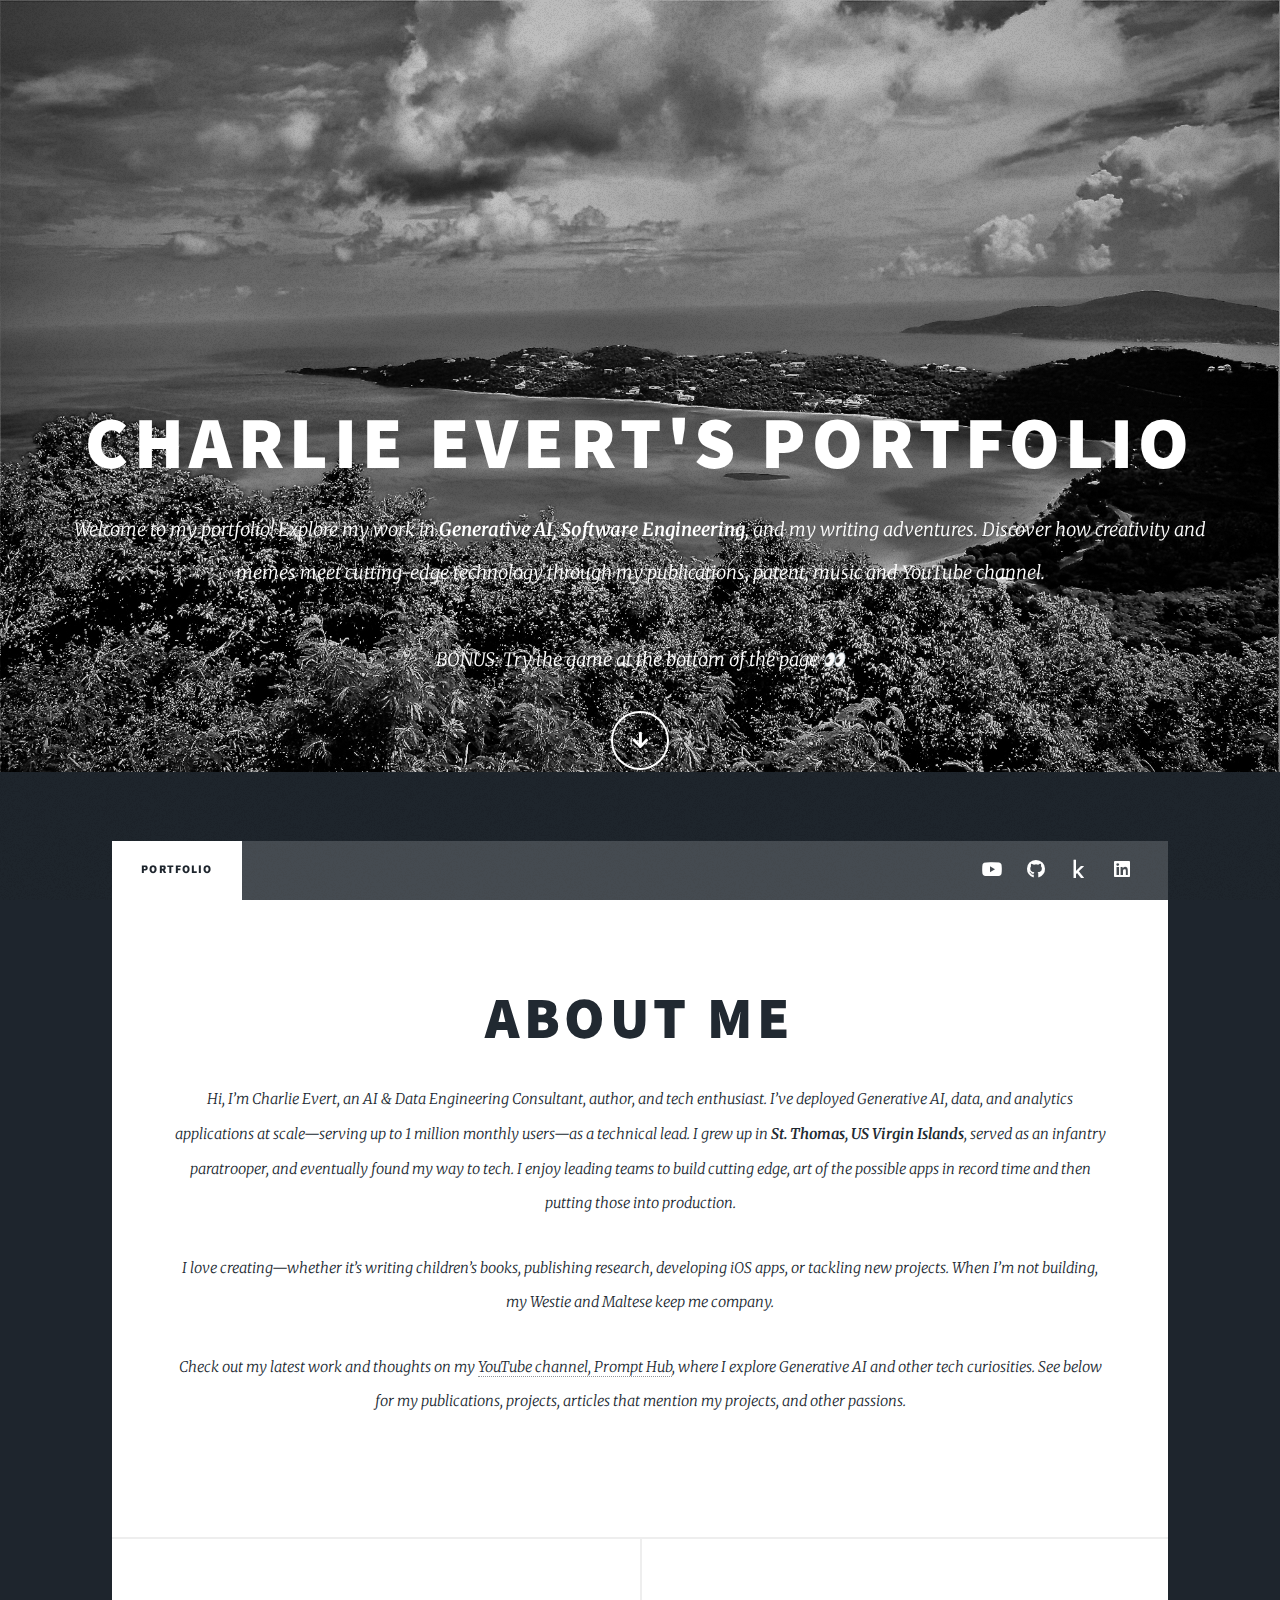
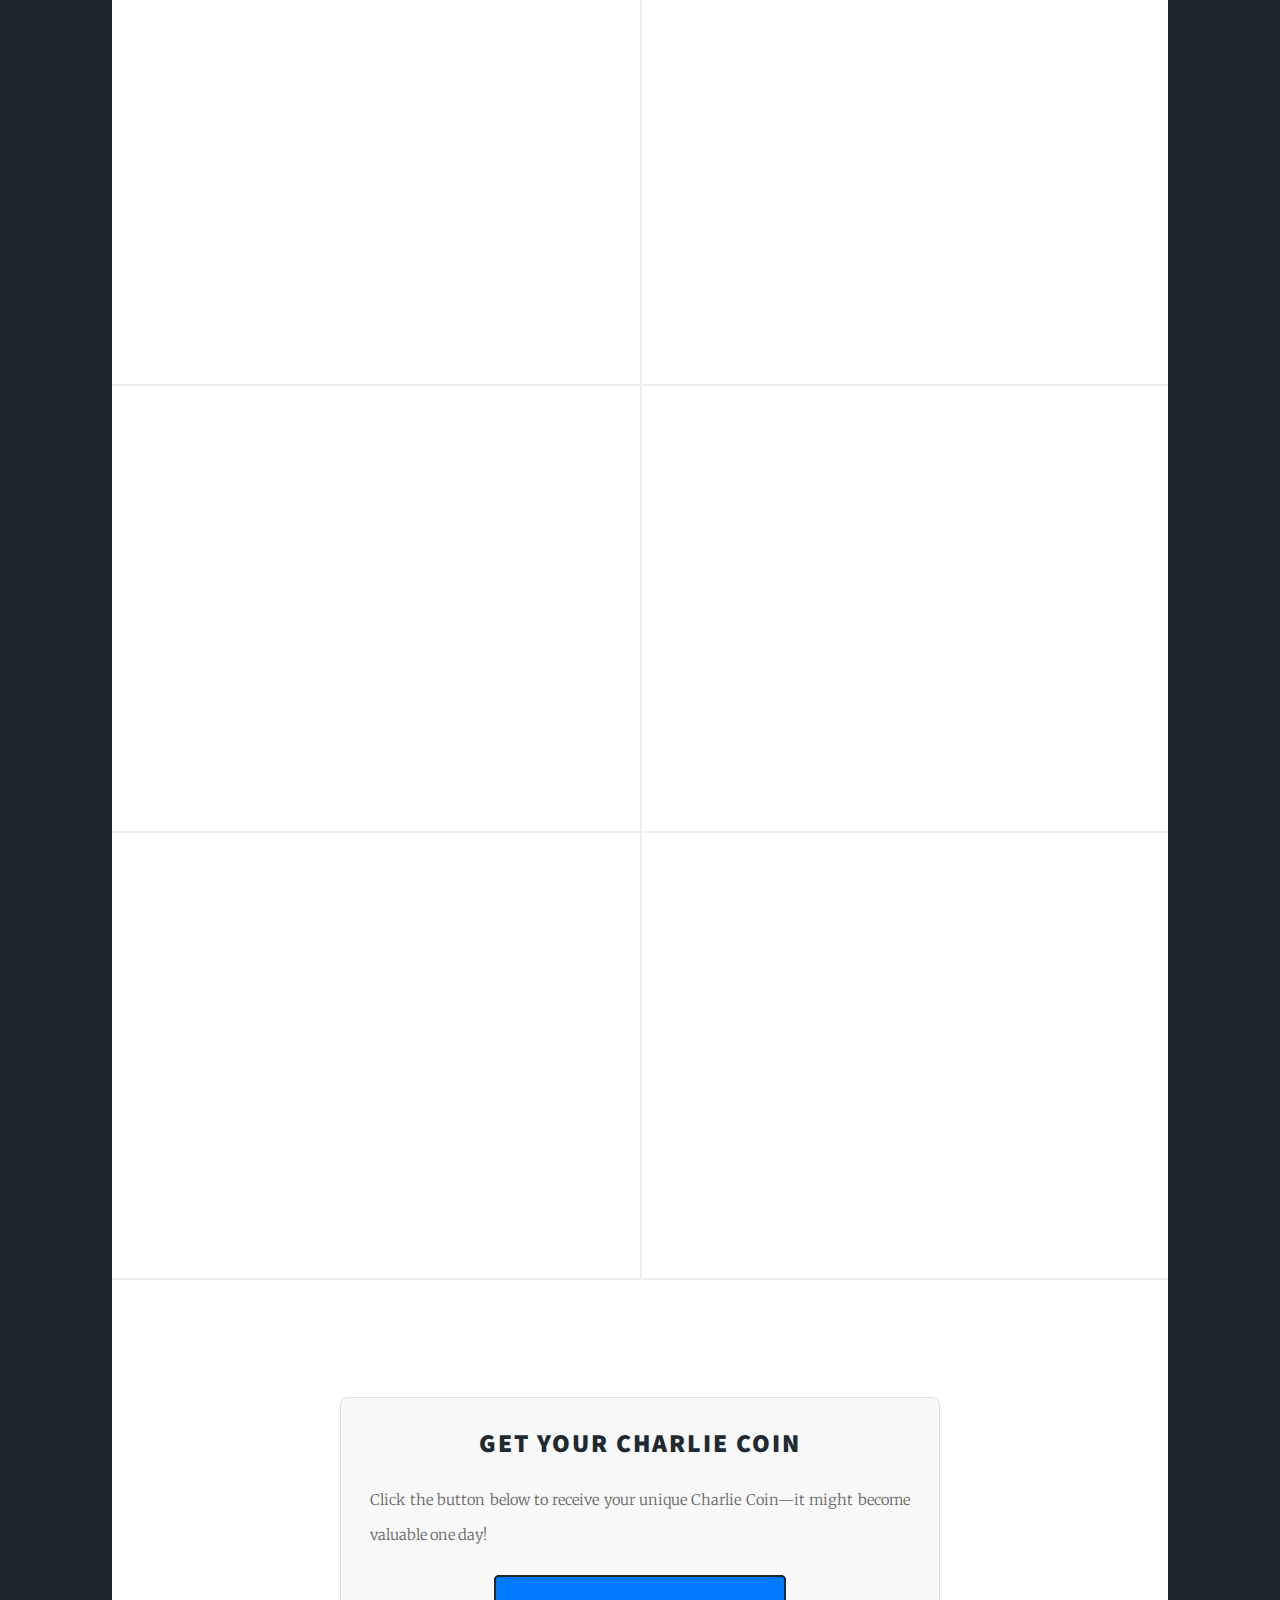
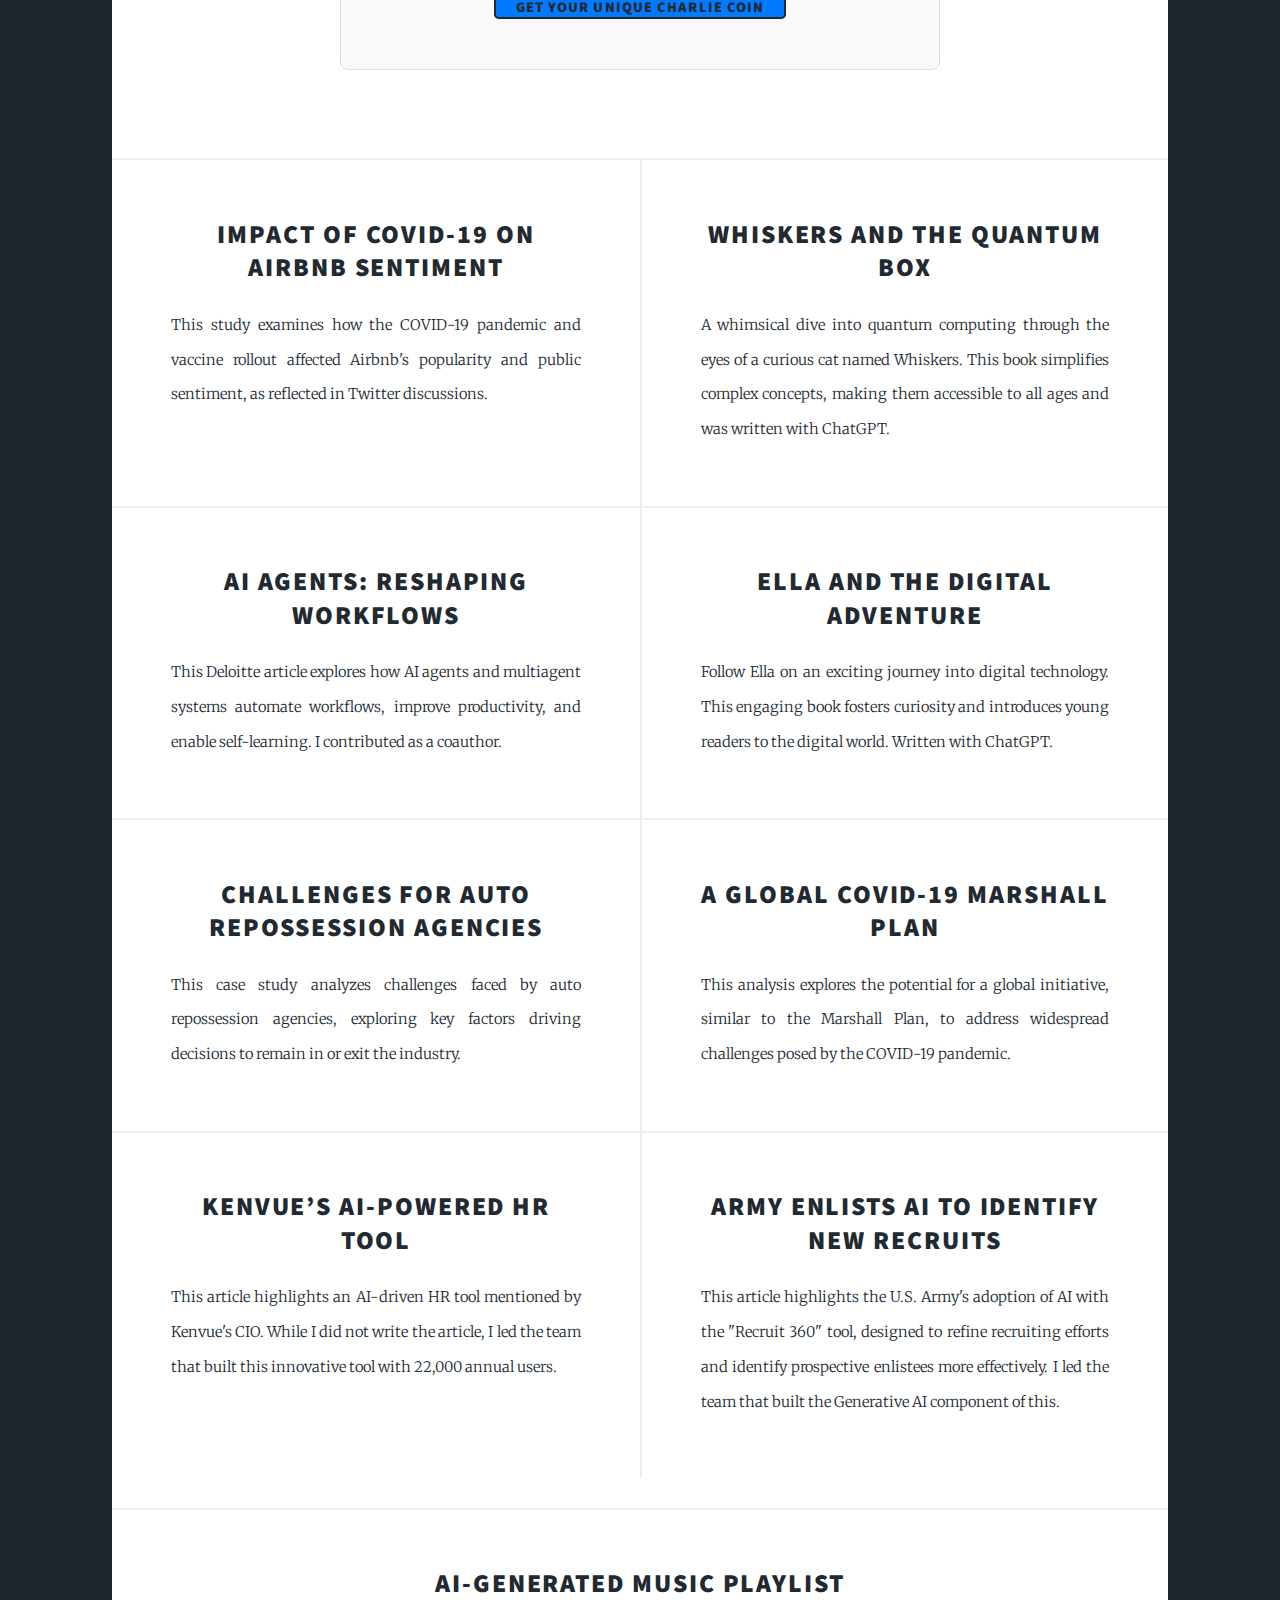
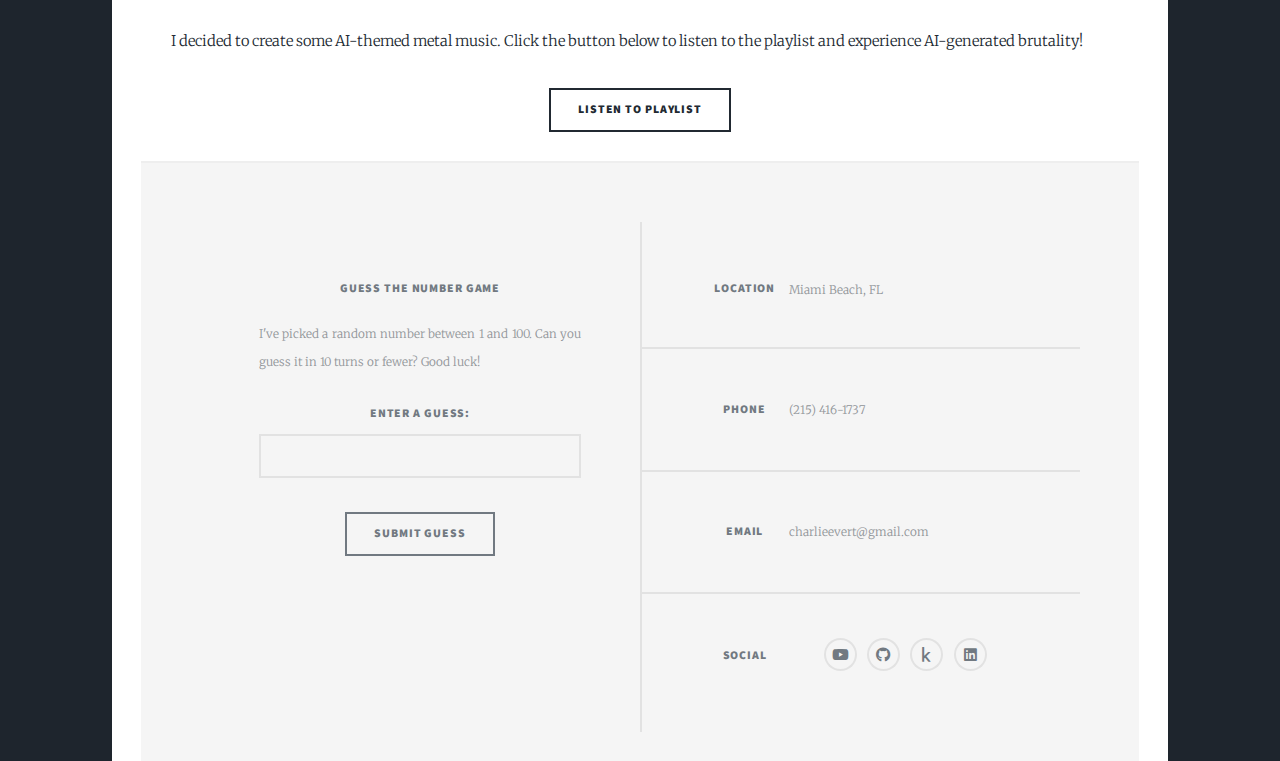
==== index.html @ 5f6d3546 "Update index.html" ====
<!DOCTYPE HTML>

<html>
	<head>
		<title>Charlie Evert's Portfolio</title>
		<meta charset="utf-8" />
		<meta name="viewport" content="width=device-width, initial-scale=1, user-scalable=no" />
		<link rel="stylesheet" href="assets/css/main.css" />
		<noscript><link rel="stylesheet" href="assets/css/noscript.css" /></noscript>
		<link rel="stylesheet" href="https://cdnjs.cloudflare.com/ajax/libs/font-awesome/5.15.1/css/all.min.css">

		<!-- Global site tag (gtag.js) - Google Analytics -->
		<script async src="https://www.googletagmanager.com/gtag/js?id=G-ZRR3DZ2JKE"></script>
		<script>
		window.dataLayer = window.dataLayer || [];
		function gtag(){dataLayer.push(arguments);}
		gtag('js', new Date());
		gtag('config', 'G-ZRR3DZ2JKE');
		</script>
	</head>

	<body class="is-preload">

		<!-- Wrapper -->
		<div id="wrapper" class="fade-in">

			<!-- Intro -->
			<div id="intro">
				<h1>Charlie Evert's Portfolio</h1>
				<p>Welcome to my portfolio! Explore my work in <strong>Generative AI</strong>, <strong>Software Engineering</strong>, and my writing adventures. Discover how creativity and memes meet cutting-edge technology through my publications, patent, music and YouTube channel.<br><br> BONUS: Try the game at the bottom of the page 👀 </p>
				<ul class="actions">
					<li><a href="#header" class="button icon solid solo fa-arrow-down scrolly">Continue</a></li>
				</ul>
			</div>

			<!-- Header -->
			<header id="header">
				<a href="https://www.linkedin.com/in/ralphcharlesevertiv/details/featured/" class="logo">Resumé</a>
			</header>

			<!-- Nav -->
			<nav id="nav">
				<ul class="links">
					<li class="active"><a href="index.html">Portfolio</a></li>
				</ul>
				<ul class="icons">
					<li><a href="https://www.youtube.com/@PromptHubOfficial" class="icon brands fa-youtube"><span class="label">YouTube</span></a></li>
					<li><a href="https://github.com/CharlieEvert" class="icon brands fa-github"><span class="label">GitHub</span></a></li>
					<li><a href="https://www.kaggle.com/charlieevert" class="icon brands fa-kaggle"><span class="label">Kaggle</span></a></li>
					<li><a href="https://www.linkedin.com/in/ralphcharlesevertiv/" class="icon brands fa-linkedin"><span class="label">LinkedIn</span></a></li>
				</ul>
			</nav>

			<!-- Main -->
			<div id="main">
			
			    <!-- Featured Post -->
				<article class="post featured">
				    <header class="major">
				        <h2><a href="https://www.linkedin.com/in/ralphcharlesevertiv/" target="_blank">About Me</a></h2>
				        <p>
				            Hi, I’m Charlie Evert, an AI & Data Engineering Consultant, author, and tech enthusiast. 
				            I’ve deployed Generative AI, data, and analytics applications at scale—serving up to 1 million monthly users—as a technical lead.
				            I grew up in <strong>St. Thomas, US Virgin Islands</strong>, served as an infantry paratrooper, and eventually found my way to tech.
					    I enjoy leading teams to build cutting edge, art of the possible apps in record time and then putting those into production.
				        </p>
				        <p>
				            I love creating—whether it’s writing children’s books, publishing research, developing iOS apps, or tackling new projects. 
				            When I’m not building, my Westie and Maltese keep me company.
				        </p>
				        <p>
				            Check out my latest work and thoughts on my <a href="https://www.youtube.com/@PromptHubOfficial" target="_blank">YouTube channel, Prompt Hub</a>, 
				            where I explore Generative AI and other tech curiosities. See below for my publications, projects, articles that mention my projects, and other passions.
				        </p>
				    </header>
				</article>

				<!-- Videos -->
				<section class="posts">
				    <article>
				        <iframe width="560" height="315" src="https://www.youtube.com/embed/htwO9ooegNU" frameborder="0" allowfullscreen></iframe>
				    </article>
				    <article>
				        <iframe width="560" height="315" src="https://www.youtube.com/embed/29PYXId7I04" frameborder="0" allowfullscreen></iframe>
				    </article>
				    <article>
				        <iframe width="560" height="315" src="https://www.youtube.com/embed/8mgObntOWb4" frameborder="0" allowfullscreen></iframe>
				    </article>
				    <article>
				        <iframe width="560" height="315" src="https://www.youtube.com/embed/g1-XGhahUXk" frameborder="0" allowfullscreen></iframe>
				    </article>
				    <article>
				        <iframe width="560" height="315" src="https://www.youtube.com/embed/GNATGT6H1r4" frameborder="0" allowfullscreen></iframe>
				    </article>
				    <article>
				        <iframe width="560" height="315" src="https://www.youtube.com/embed/h2U4jlMqRCc" frameborder="0" allowfullscreen></iframe>
				    </article>
				</section>
				
			    <!-- Blockchain Feature -->
				<article class="post featured">
				    <section id="blockchain-section" style="margin-top: 2rem;">
				        <h2>Get Your Charlie Coin</h2>
				        <p>Click the button below to receive your unique Charlie Coin—it might become valuable one day!</p>
				        <button id="charlieCoinButton" class="button">Get Your Unique Charlie Coin</button>
				        <div id="coinResponse" style="margin-top: 1rem; font-weight: bold;"></div>
				    </section>
				</article>
			
			    <!-- Posts -->
				<section class="posts">
				    <article>
				        <header>
				            <h2><a href="https://www.researchgate.net/publication/377032400_Exploring_the_impact_of_COVID-19_Pandemic_and_Vaccine_Dissemination_on_Airbnb's_Popularity_and_Sentiment_on_Twitter">Impact of COVID-19 on Airbnb Sentiment</a></h2>
				        </header>
				        <p>
				            This study examines how the COVID-19 pandemic and vaccine rollout affected Airbnb's popularity and public sentiment, as reflected in Twitter discussions.
				        </p>
				    </article>
				
				    <article>
				        <header>
				            <h2><a href="https://www.amazon.com/Whiskers-Quantum-Box-Computing-Ages-ebook/dp/B0DPD98B66" target="_blank">Whiskers and the Quantum Box</a></h2>
				        </header>
				        <p>
				            A whimsical dive into quantum computing through the eyes of a curious cat named Whiskers. This book simplifies complex concepts, making them accessible to all ages and was written with ChatGPT.
				        </p>
				    </article>
				
				    <article>
				        <header>
				            <h2><a href="https://www2.deloitte.com/us/en/pages/consulting/articles/generative-ai-agents-multiagent-systems.html" target="_blank">AI Agents: Reshaping Workflows</a></h2>
				        </header>
				        <p>
				            This Deloitte article explores how AI agents and multiagent systems automate workflows, improve productivity, and enable self-learning. I contributed as a coauthor.
				        </p>
				    </article>
				
				    <article>
				        <header>
				            <h2><a href="https://www.amazon.com/Ella-Digital-Adventure-Charlie-Evert-ebook/dp/B0CXYDNK29" target="_blank">Ella and the Digital Adventure</a></h2>
				        </header>
				        <p>
				            Follow Ella on an exciting journey into digital technology. This engaging book fosters curiosity and introduces young readers to the digital world. Written with ChatGPT.
				        </p>
				    </article>
				
				    <article>
				        <header>
				            <h2><a href="https://sk.sagepub.com/cases/auto-repossession-agencies-they-leaving-the-industry-remain-business">Challenges for Auto Repossession Agencies</a></h2>
				        </header>
				        <p>
				            This case study analyzes challenges faced by auto repossession agencies, exploring key factors driving decisions to remain in or exit the industry.
				        </p>
				    </article>
				
				    <article>
				        <header>
				            <h2><a href="https://sk.sagepub.com/cases/is-there-a-case-for-a-global-covid-19-marshall-plan">A Global COVID-19 Marshall Plan</a></h2>
				        </header>
				        <p>
				            This analysis explores the potential for a global initiative, similar to the Marshall Plan, to address widespread challenges posed by the COVID-19 pandemic.
				        </p>
				    </article>
				
				    <article>
				        <header>
				            <h2><a href="https://medium.com/authority-magazine/bernardo-tavares-of-kenvue-how-we-leveraged-ai-to-take-our-company-to-the-next-level-1a697c06b082">Kenvue’s AI-Powered HR Tool</a></h2>
				        </header>
				        <p>
				            This article highlights an AI-driven HR tool mentioned by Kenvue's CIO. While I did not write the article, I led the team that built this innovative tool with 22,000 annual users.
				        </p>
				    </article>
				    <article>
				        <header>
					    <h2><a href="https://www.armytimes.com/news/your-army/2024/09/25/army-enlists-ai-to-identify-prospective-new-recruits/" target="_blank">Army Enlists AI to Identify New Recruits</a></h2>
				        </header>
				        <p>
					This article highlights the U.S. Army's adoption of AI with the "Recruit 360" tool, designed to refine recruiting efforts and identify prospective enlistees more effectively. I led the team that built the Generative AI component of this.
				        </p>
				    </article>
				</section>

				<!-- AI-Generated Music Playlist -->
				<section id="ai-music" style="margin-top: 2rem; text-align: center;">
				    <h2>AI-Generated Music Playlist</h2>
				    <p>I decided to create some AI-themed metal music. Click the button below to listen to the playlist and experience AI-generated brutality!</p>
				    <a href="https://suno.com/playlist/b91f796f-6d3c-41d7-b753-0f2ca9b4abae" target="_blank" class="button">Listen to Playlist</a>
				</section>

			<!-- Footer -->
			<footer id="footer">
				<section>
					<h3>Guess the Number Game</h3>
					<p>I've picked a random number between 1 and 100. Can you guess it in 10 turns or fewer? Good luck!</p>
					<div class="form">
						<label for="guessField">Enter a guess: </label>
						<input type="text" id="guessField" class="guessField"> <br>
						<input type="submit" value="Submit guess" class="guessSubmit">
					</div>
					<div class="resultParas">
						<p class="guesses"></p>
						<p class="lastResult"></p>
						<p class="lowOrHi"></p>
					</div>
				</section>

				<section class="split contact">
					<section class="alt">
						<h3>Location</h3>
						<p>Miami Beach, FL</p>
					</section>
					<section>
						<h3>Phone</h3>
						<p>(215) 416-1737</p>
					</section>
					<section>
						<h3>Email</h3>
						<p>charlieevert@gmail.com</p>
					</section>
					<section>
						<h3>Social</h3>
						<ul class="icons alt">
							<li><a href="https://www.youtube.com/@PromptHubOfficial" class="icon brands fa-youtube"><span class="label">YouTube</span></a></li>
							<li><a href="https://github.com/CharlieEvert" class="icon brands fa-github"><span class="label">GitHub</span></a></li>
							<li><a href="https://www.kaggle.com/charlieevert" class="icon brands fa-kaggle"><span class="label">Kaggle</span></a></li>
							<li><a href="https://www.linkedin.com/in/ralphcharlesevertiv/" class="icon brands fa-linkedin"><span class="label">LinkedIn</span></a></li>
						</ul>
					</section>
				</section>
			</footer>
		</div>

		<!-- Scripts -->
		<script src="assets/js/jquery.min.js"></script>
		<script src="assets/js/jquery.scrollex.min.js"></script>
		<script src="assets/js/jquery.scrolly.min.js"></script>
		<script src="assets/js/browser.min.js"></script>
		<script src="assets/js/breakpoints.min.js"></script>
		<script src="assets/js/util.js"></script>
		<script src="assets/js/main.js"></script>
		<script>
		    document.getElementById('charlieCoinButton').addEventListener('click', function() {
		        // Simulate generating a unique Charlie Coin
		        const coinId = 'CHARLIE-' + Array.from({ length: 20 }, () => Math.floor(Math.random() * 36).toString(36)).join('').toUpperCase();
		        const responseElement = document.getElementById('coinResponse');
		        
		        // Display the generated coin
		        responseElement.textContent = `🎉 Congratulations! You've received your unique Charlie Coin: ${coinId}`;
		        
		        // Optionally log to a server or blockchain system here
		        // Example: Call an API to save this transaction on a blockchain
		    });
		</script>
		<script>
		    let randomNumber = Math.floor(Math.random() * 100) + 1;
		    const guesses = document.querySelector('.guesses');
		    const lastResult = document.querySelector('.lastResult');
		    const lowOrHi = document.querySelector('.lowOrHi');
		    const guessSubmit = document.querySelector('.guessSubmit');
		    const guessField = document.querySelector('.guessField');
		    let guessCount = 1;
		    let resetButton;
		
		    function checkGuess() {
		        const userGuess = Number(guessField.value);
		        if (isNaN(userGuess) || userGuess < 1 || userGuess > 100) {
		            lastResult.textContent = 'Please enter a number between 1 and 100!';
		            lastResult.style.backgroundColor = 'orange';
		            guessField.value = '';
		            guessField.focus();
		            return;
		        }
		
		        if (guessCount === 1) {
		            guesses.textContent = 'Previous guesses: ';
		        }
		        guesses.textContent += `${userGuess} `;
		
		        if (userGuess === randomNumber) {
		            lastResult.textContent = '🎉 Congratulations! You guessed the number! Email me at charlieevert@gmail.com with a job offer to claim your prize. 🎉';
		            lastResult.style.backgroundColor = 'lightgreen';
		            lowOrHi.textContent = '';
		            setGameOver();
		        } else if (guessCount === 10) {
		            lastResult.textContent = '💀 Game Over! You used all 10 guesses.';
		            setGameOver();
		        } else {
		            lastResult.textContent = '❌ Wrong guess!';
		            lastResult.style.backgroundColor = 'pink';
		            if (userGuess < randomNumber) {
		                lowOrHi.textContent = 'Your guess was too low!';
		            } else {
		                lowOrHi.textContent = 'Your guess was too high!';
		            }
		        }
		
		        guessCount++;
		        guessField.value = '';
		        guessField.focus();
		    }
		
		    function setGameOver() {
		        guessField.disabled = true;
		        guessSubmit.disabled = true;
		        resetButton = document.createElement('button');
		        resetButton.textContent = 'Start New Game';
		        document.body.appendChild(resetButton);
		        resetButton.addEventListener('click', resetGame);
		    }
		
		    function resetGame() {
		        guessCount = 1;
		        const resetParas = document.querySelectorAll('.resultParas p');
		        resetParas.forEach(para => (para.textContent = ''));
		
		        resetButton.parentNode.removeChild(resetButton);
		
		        guessField.disabled = false;
		        guessSubmit.disabled = false;
		        guessField.value = '';
		        guessField.focus();
		
		        lastResult.style.backgroundColor = 'white';
		        randomNumber = Math.floor(Math.random() * 100) + 1;
		    }
		
		    guessSubmit.addEventListener('click', checkGuess);
		</script>
	</body>
</html>
---- assets/css/main.css ----
@import url(fontawesome-all.min.css);
@import url("https://fonts.googleapis.com/css?family=Merriweather:300,700,300italic,700italic|Source+Sans+Pro:900");

/*
	Massively by HTML5 UP
	html5up.net | @ajlkn
	Free for personal and commercial use under the CCA 3.0 license (html5up.net/license)
*/

html, body, div, span, applet, object,
iframe, h1, h2, h3, h4, h5, h6, p, blockquote,
pre, a, abbr, acronym, address, big, cite,
code, del, dfn, em, img, ins, kbd, q, s, samp,
small, strike, strong, sub, sup, tt, var, b,
u, i, center, dl, dt, dd, ol, ul, li, fieldset,
form, label, legend, table, caption, tbody,
tfoot, thead, tr, th, td, article, aside,
canvas, details, embed, figure, figcaption,
footer, header, hgroup, menu, nav, output, ruby,
section, summary, time, mark, audio, video {
	margin: 0;
	padding: 0;
	border: 0;
	font-size: 100%;
	font: inherit;
	vertical-align: baseline;}

article, aside, details, figcaption, figure,
footer, header, hgroup, menu, nav, section {
	display: block;}

body {
	line-height: 1;
}

ol, ul {
	list-style: none;
}

blockquote, q {
	quotes: none;
}

	blockquote:before, blockquote:after, q:before, q:after {
		content: '';
		content: none;
	}

table {
	border-collapse: collapse;
	border-spacing: 0;
}

body {
	-webkit-text-size-adjust: none;
}

mark {
	background-color: transparent;
	color: inherit;
}

input::-moz-focus-inner {
	border: 0;
	padding: 0;
}

input, select, textarea {
	-moz-appearance: none;
	-webkit-appearance: none;
	-ms-appearance: none;
	appearance: none;
}

/* Basic */

	@-ms-viewport {
		width: device-width;
	}

	body {
		-ms-overflow-style: scrollbar;
	}

	@media screen and (max-width: 480px) {

		html, body {
			min-width: 320px;
		}

	}

	html {
		box-sizing: border-box;
	}

	*, *:before, *:after {
		box-sizing: inherit;
	}

	body {
		background-color: #1e252d;
	}

		body.is-preload *, body.is-preload *:before, body.is-preload *:after {
			-moz-animation: none !important;
			-webkit-animation: none !important;
			-ms-animation: none !important;
			animation: none !important;
			-moz-transition: none !important;
			-webkit-transition: none !important;
			-ms-transition: none !important;
			transition: none !important;
		}

/* Type */

	html {
		font-size: 16pt;
	}

		@media screen and (max-width: 1680px) {

			html {
				font-size: 12pt;
			}

		}

		@media screen and (max-width: 1280px) {

			html {
				font-size: 11pt;
			}

		}

		@media screen and (max-width: 360px) {

			html {
				font-size: 10pt;
			}

		}

	body {
		color: #212931;
	}

	body, input, select, textarea {
		font-family: "Merriweather", Georgia, serif;
		font-weight: 300;
		font-size: 1rem;
		line-height: 2.375;
	}

	a {
		-moz-transition: color 0.2s ease-in-out, background-color 0.2s ease-in-out, border-color 0.2s ease-in-out, box-shadow 0.2s ease-in-out;
		-webkit-transition: color 0.2s ease-in-out, background-color 0.2s ease-in-out, border-color 0.2s ease-in-out, box-shadow 0.2s ease-in-out;
		-ms-transition: color 0.2s ease-in-out, background-color 0.2s ease-in-out, border-color 0.2s ease-in-out, box-shadow 0.2s ease-in-out;
		transition: color 0.2s ease-in-out, background-color 0.2s ease-in-out, border-color 0.2s ease-in-out, box-shadow 0.2s ease-in-out;
		border-bottom: dotted 1px;
		text-decoration: none;
	}

		a:hover {
			border-bottom-color: transparent;
		}

	strong, b {
		font-weight: 600;
	}

	em, i {
		font-style: italic;
	}

	p {
		text-align: justify;
		margin: 0 0 2rem 0;
	}

	h1, h2, h3, h4, h5, h6 {
		font-family: "Source Sans Pro", Helvetica, sans-serif;
		font-weight: 900;
		line-height: 1.5;
		letter-spacing: 0.075em;
		text-transform: uppercase;
		margin: 0 0 1rem 0;
	}

		h1 a, h2 a, h3 a, h4 a, h5 a, h6 a {
			border-bottom: 0;
			color: inherit;
			text-decoration: none;
		}

	h1 {
		font-size: 4rem;
		line-height: 1.1;
		margin: 0 0 2rem 0;
	}

	h2 {
		font-size: 1.75rem;
		line-height: 1.3;
		margin: 0 0 1.5rem 0;
	}

	h3 {
		font-size: 1.25rem;
		margin: 0 0 1.5rem 0;
	}

	h4 {
		font-size: 1rem;
	}

	h5 {
		font-size: 0.9rem;
	}

	h6 {
		font-size: 0.8rem;
	}

	sub {
		font-size: 0.8rem;
		position: relative;
		top: 0.5rem;
	}

	sup {
		font-size: 0.8rem;
		position: relative;
		top: -0.5rem;
	}

	blockquote {
		border-left: solid 4px;
		font-style: italic;
		margin: 0 0 2rem 0;
		padding: 0.5rem 0 0.5rem 2rem;
	}

	code {
		border: solid 2px;
		font-family: "Courier New", monospace;
		font-size: 0.9rem;
		margin: 0 0.25rem;
		padding: 0.25rem 0.65rem;
	}

	pre {
		-webkit-overflow-scrolling: touch;
		font-family: "Courier New", monospace;
		font-size: 0.9rem;
		margin: 0 0 2rem 0;
	}

		pre code {
			display: block;
			line-height: 1.75;
			padding: 1rem 1.5rem;
			overflow-x: auto;
		}

	hr {
		border: 0;
		border-bottom: solid 2px;
		margin: 3rem 0;
	}

		hr.major {
			margin: 5rem 0;
		}

	.align-left {
		text-align: left;
	}

	.align-center {
		text-align: center;
	}

	.align-right {
		text-align: right;
	}

	input, select, textarea {
		color: #212931;
	}

	a {
		color: #212931;
		border-bottom-color: rgba(33, 41, 49, 0.5);
	}

		a:hover {
			border-bottom-color: transparent;
			color: #18bfef !important;
		}

	strong, b {
		color: #212931;
	}

	h1, h2, h3, h4, h5, h6 {
		color: #212931;
	}

	blockquote {
		border-left-color: #eeeeee;
	}

	code {
		background: rgba(220, 220, 220, 0.25);
		border-color: #eeeeee;
	}

	hr {
		border-bottom-color: #eeeeee;
	}

/* Row */

	.row {
		display: flex;
		flex-wrap: wrap;
		box-sizing: border-box;
		align-items: stretch;
	}

		.row > * {
			box-sizing: border-box;
		}

		.row.gtr-uniform > * > :last-child {
			margin-bottom: 0;
		}

		.row.aln-left {
			justify-content: flex-start;
		}

		.row.aln-center {
			justify-content: center;
		}

		.row.aln-right {
			justify-content: flex-end;
		}

		.row.aln-top {
			align-items: flex-start;
		}

		.row.aln-middle {
			align-items: center;
		}

		.row.aln-bottom {
			align-items: flex-end;
		}

		.row > .imp {
			order: -1;
		}

		.row > .col-1 {
			width: 8.33333%;
		}

		.row > .off-1 {
			margin-left: 8.33333%;
		}

		.row > .col-2 {
			width: 16.66667%;
		}

		.row > .off-2 {
			margin-left: 16.66667%;
		}

		.row > .col-3 {
			width: 25%;
		}

		.row > .off-3 {
			margin-left: 25%;
		}

		.row > .col-4 {
			width: 33.33333%;
		}

		.row > .off-4 {
			margin-left: 33.33333%;
		}

		.row > .col-5 {
			width: 41.66667%;
		}

		.row > .off-5 {
			margin-left: 41.66667%;
		}

		.row > .col-6 {
			width: 50%;
		}

		.row > .off-6 {
			margin-left: 50%;
		}

		.row > .col-7 {
			width: 58.33333%;
		}

		.row > .off-7 {
			margin-left: 58.33333%;
		}

		.row > .col-8 {
			width: 66.66667%;
		}

		.row > .off-8 {
			margin-left: 66.66667%;
		}

		.row > .col-9 {
			width: 75%;
		}

		.row > .off-9 {
			margin-left: 75%;
		}

		.row > .col-10 {
			width: 83.33333%;
		}

		.row > .off-10 {
			margin-left: 83.33333%;
		}

		.row > .col-11 {
			width: 91.66667%;
		}

		.row > .off-11 {
			margin-left: 91.66667%;
		}

		.row > .col-12 {
			width: 100%;
		}

		.row > .off-12 {
			margin-left: 100%;
		}

		.row.gtr-0 {
			margin-top: 0;
			margin-left: 0rem;
		}

			.row.gtr-0 > * {
				padding: 0 0 0 0rem;
			}

			.row.gtr-0.gtr-uniform {
				margin-top: 0rem;
			}

				.row.gtr-0.gtr-uniform > * {
					padding-top: 0rem;
				}

		.row.gtr-25 {
			margin-top: 0;
			margin-left: -0.375rem;
		}

			.row.gtr-25 > * {
				padding: 0 0 0 0.375rem;
			}

			.row.gtr-25.gtr-uniform {
				margin-top: -0.375rem;
			}

				.row.gtr-25.gtr-uniform > * {
					padding-top: 0.375rem;
				}

		.row.gtr-50 {
			margin-top: 0;
			margin-left: -0.75rem;
		}

			.row.gtr-50 > * {
				padding: 0 0 0 0.75rem;
			}

			.row.gtr-50.gtr-uniform {
				margin-top: -0.75rem;
			}

				.row.gtr-50.gtr-uniform > * {
					padding-top: 0.75rem;
				}

		.row {
			margin-top: 0;
			margin-left: -1.5rem;
		}

			.row > * {
				padding: 0 0 0 1.5rem;
			}

			.row.gtr-uniform {
				margin-top: -1.5rem;
			}

				.row.gtr-uniform > * {
					padding-top: 1.5rem;
				}

		.row.gtr-150 {
			margin-top: 0;
			margin-left: -2.25rem;
		}

			.row.gtr-150 > * {
				padding: 0 0 0 2.25rem;
			}

			.row.gtr-150.gtr-uniform {
				margin-top: -2.25rem;
			}

				.row.gtr-150.gtr-uniform > * {
					padding-top: 2.25rem;
				}

		.row.gtr-200 {
			margin-top: 0;
			margin-left: -3rem;
		}

			.row.gtr-200 > * {
				padding: 0 0 0 3rem;
			}

			.row.gtr-200.gtr-uniform {
				margin-top: -3rem;
			}

				.row.gtr-200.gtr-uniform > * {
					padding-top: 3rem;
				}

		@media screen and (max-width: 1680px) {

			.row {
				display: flex;
				flex-wrap: wrap;
				box-sizing: border-box;
				align-items: stretch;
			}

				.row > * {
					box-sizing: border-box;
				}

				.row.gtr-uniform > * > :last-child {
					margin-bottom: 0;
				}

				.row.aln-left {
					justify-content: flex-start;
				}

				.row.aln-center {
					justify-content: center;
				}

				.row.aln-right {
					justify-content: flex-end;
				}

				.row.aln-top {
					align-items: flex-start;
				}

				.row.aln-middle {
					align-items: center;
				}

				.row.aln-bottom {
					align-items: flex-end;
				}

				.row > .imp-xlarge {
					order: -1;
				}

				.row > .col-1-xlarge {
					width: 8.33333%;
				}

				.row > .off-1-xlarge {
					margin-left: 8.33333%;
				}

				.row > .col-2-xlarge {
					width: 16.66667%;
				}

				.row > .off-2-xlarge {
					margin-left: 16.66667%;
				}

				.row > .col-3-xlarge {
					width: 25%;
				}

				.row > .off-3-xlarge {
					margin-left: 25%;
				}

				.row > .col-4-xlarge {
					width: 33.33333%;
				}

				.row > .off-4-xlarge {
					margin-left: 33.33333%;
				}

				.row > .col-5-xlarge {
					width: 41.66667%;
				}

				.row > .off-5-xlarge {
					margin-left: 41.66667%;
				}

				.row > .col-6-xlarge {
					width: 50%;
				}

				.row > .off-6-xlarge {
					margin-left: 50%;
				}

				.row > .col-7-xlarge {
					width: 58.33333%;
				}

				.row > .off-7-xlarge {
					margin-left: 58.33333%;
				}

				.row > .col-8-xlarge {
					width: 66.66667%;
				}

				.row > .off-8-xlarge {
					margin-left: 66.66667%;
				}

				.row > .col-9-xlarge {
					width: 75%;
				}

				.row > .off-9-xlarge {
					margin-left: 75%;
				}

				.row > .col-10-xlarge {
					width: 83.33333%;
				}

				.row > .off-10-xlarge {
					margin-left: 83.33333%;
				}

				.row > .col-11-xlarge {
					width: 91.66667%;
				}

				.row > .off-11-xlarge {
					margin-left: 91.66667%;
				}

				.row > .col-12-xlarge {
					width: 100%;
				}

				.row > .off-12-xlarge {
					margin-left: 100%;
				}

				.row.gtr-0 {
					margin-top: 0;
					margin-left: 0rem;
				}

					.row.gtr-0 > * {
						padding: 0 0 0 0rem;
					}

					.row.gtr-0.gtr-uniform {
						margin-top: 0rem;
					}

						.row.gtr-0.gtr-uniform > * {
							padding-top: 0rem;
						}

				.row.gtr-25 {
					margin-top: 0;
					margin-left: -0.375rem;
				}

					.row.gtr-25 > * {
						padding: 0 0 0 0.375rem;
					}

					.row.gtr-25.gtr-uniform {
						margin-top: -0.375rem;
					}

						.row.gtr-25.gtr-uniform > * {
							padding-top: 0.375rem;
						}

				.row.gtr-50 {
					margin-top: 0;
					margin-left: -0.75rem;
				}

					.row.gtr-50 > * {
						padding: 0 0 0 0.75rem;
					}

					.row.gtr-50.gtr-uniform {
						margin-top: -0.75rem;
					}

						.row.gtr-50.gtr-uniform > * {
							padding-top: 0.75rem;
						}

				.row {
					margin-top: 0;
					margin-left: -1.5rem;
				}

					.row > * {
						padding: 0 0 0 1.5rem;
					}

					.row.gtr-uniform {
						margin-top: -1.5rem;
					}

						.row.gtr-uniform > * {
							padding-top: 1.5rem;
						}

				.row.gtr-150 {
					margin-top: 0;
					margin-left: -2.25rem;
				}

					.row.gtr-150 > * {
						padding: 0 0 0 2.25rem;
					}

					.row.gtr-150.gtr-uniform {
						margin-top: -2.25rem;
					}

						.row.gtr-150.gtr-uniform > * {
							padding-top: 2.25rem;
						}

				.row.gtr-200 {
					margin-top: 0;
					margin-left: -3rem;
				}

					.row.gtr-200 > * {
						padding: 0 0 0 3rem;
					}

					.row.gtr-200.gtr-uniform {
						margin-top: -3rem;
					}

						.row.gtr-200.gtr-uniform > * {
							padding-top: 3rem;
						}

		}

		@media screen and (max-width: 1280px) {

			.row {
				display: flex;
				flex-wrap: wrap;
				box-sizing: border-box;
				align-items: stretch;
			}

				.row > * {
					box-sizing: border-box;
				}

				.row.gtr-uniform > * > :last-child {
					margin-bottom: 0;
				}

				.row.aln-left {
					justify-content: flex-start;
				}

				.row.aln-center {
					justify-content: center;
				}

				.row.aln-right {
					justify-content: flex-end;
				}

				.row.aln-top {
					align-items: flex-start;
				}

				.row.aln-middle {
					align-items: center;
				}

				.row.aln-bottom {
					align-items: flex-end;
				}

				.row > .imp-large {
					order: -1;
				}

				.row > .col-1-large {
					width: 8.33333%;
				}

				.row > .off-1-large {
					margin-left: 8.33333%;
				}

				.row > .col-2-large {
					width: 16.66667%;
				}

				.row > .off-2-large {
					margin-left: 16.66667%;
				}

				.row > .col-3-large {
					width: 25%;
				}

				.row > .off-3-large {
					margin-left: 25%;
				}

				.row > .col-4-large {
					width: 33.33333%;
				}

				.row > .off-4-large {
					margin-left: 33.33333%;
				}

				.row > .col-5-large {
					width: 41.66667%;
				}

				.row > .off-5-large {
					margin-left: 41.66667%;
				}

				.row > .col-6-large {
					width: 50%;
				}

				.row > .off-6-large {
					margin-left: 50%;
				}

				.row > .col-7-large {
					width: 58.33333%;
				}

				.row > .off-7-large {
					margin-left: 58.33333%;
				}

				.row > .col-8-large {
					width: 66.66667%;
				}

				.row > .off-8-large {
					margin-left: 66.66667%;
				}

				.row > .col-9-large {
					width: 75%;
				}

				.row > .off-9-large {
					margin-left: 75%;
				}

				.row > .col-10-large {
					width: 83.33333%;
				}

				.row > .off-10-large {
					margin-left: 83.33333%;
				}

				.row > .col-11-large {
					width: 91.66667%;
				}

				.row > .off-11-large {
					margin-left: 91.66667%;
				}

				.row > .col-12-large {
					width: 100%;
				}

				.row > .off-12-large {
					margin-left: 100%;
				}

				.row.gtr-0 {
					margin-top: 0;
					margin-left: 0rem;
				}

					.row.gtr-0 > * {
						padding: 0 0 0 0rem;
					}

					.row.gtr-0.gtr-uniform {
						margin-top: 0rem;
					}

						.row.gtr-0.gtr-uniform > * {
							padding-top: 0rem;
						}

				.row.gtr-25 {
					margin-top: 0;
					margin-left: -0.375rem;
				}

					.row.gtr-25 > * {
						padding: 0 0 0 0.375rem;
					}

					.row.gtr-25.gtr-uniform {
						margin-top: -0.375rem;
					}

						.row.gtr-25.gtr-uniform > * {
							padding-top: 0.375rem;
						}

				.row.gtr-50 {
					margin-top: 0;
					margin-left: -0.75rem;
				}

					.row.gtr-50 > * {
						padding: 0 0 0 0.75rem;
					}

					.row.gtr-50.gtr-uniform {
						margin-top: -0.75rem;
					}

						.row.gtr-50.gtr-uniform > * {
							padding-top: 0.75rem;
						}

				.row {
					margin-top: 0;
					margin-left: -1.5rem;
				}

					.row > * {
						padding: 0 0 0 1.5rem;
					}

					.row.gtr-uniform {
						margin-top: -1.5rem;
					}

						.row.gtr-uniform > * {
							padding-top: 1.5rem;
						}

				.row.gtr-150 {
					margin-top: 0;
					margin-left: -2.25rem;
				}

					.row.gtr-150 > * {
						padding: 0 0 0 2.25rem;
					}

					.row.gtr-150.gtr-uniform {
						margin-top: -2.25rem;
					}

						.row.gtr-150.gtr-uniform > * {
							padding-top: 2.25rem;
						}

				.row.gtr-200 {
					margin-top: 0;
					margin-left: -3rem;
				}

					.row.gtr-200 > * {
						padding: 0 0 0 3rem;
					}

					.row.gtr-200.gtr-uniform {
						margin-top: -3rem;
					}

						.row.gtr-200.gtr-uniform > * {
							padding-top: 3rem;
						}

		}

		@media screen and (max-width: 980px) {

			.row {
				display: flex;
				flex-wrap: wrap;
				box-sizing: border-box;
				align-items: stretch;
			}

				.row > * {
					box-sizing: border-box;
				}

				.row.gtr-uniform > * > :last-child {
					margin-bottom: 0;
				}

				.row.aln-left {
					justify-content: flex-start;
				}

				.row.aln-center {
					justify-content: center;
				}

				.row.aln-right {
					justify-content: flex-end;
				}

				.row.aln-top {
					align-items: flex-start;
				}

				.row.aln-middle {
					align-items: center;
				}

				.row.aln-bottom {
					align-items: flex-end;
				}

				.row > .imp-medium {
					order: -1;
				}

				.row > .col-1-medium {
					width: 8.33333%;
				}

				.row > .off-1-medium {
					margin-left: 8.33333%;
				}

				.row > .col-2-medium {
					width: 16.66667%;
				}

				.row > .off-2-medium {
					margin-left: 16.66667%;
				}

				.row > .col-3-medium {
					width: 25%;
				}

				.row > .off-3-medium {
					margin-left: 25%;
				}

				.row > .col-4-medium {
					width: 33.33333%;
				}

				.row > .off-4-medium {
					margin-left: 33.33333%;
				}

				.row > .col-5-medium {
					width: 41.66667%;
				}

				.row > .off-5-medium {
					margin-left: 41.66667%;
				}

				.row > .col-6-medium {
					width: 50%;
				}

				.row > .off-6-medium {
					margin-left: 50%;
				}

				.row > .col-7-medium {
					width: 58.33333%;
				}

				.row > .off-7-medium {
					margin-left: 58.33333%;
				}

				.row > .col-8-medium {
					width: 66.66667%;
				}

				.row > .off-8-medium {
					margin-left: 66.66667%;
				}

				.row > .col-9-medium {
					width: 75%;
				}

				.row > .off-9-medium {
					margin-left: 75%;
				}

				.row > .col-10-medium {
					width: 83.33333%;
				}

				.row > .off-10-medium {
					margin-left: 83.33333%;
				}

				.row > .col-11-medium {
					width: 91.66667%;
				}

				.row > .off-11-medium {
					margin-left: 91.66667%;
				}

				.row > .col-12-medium {
					width: 100%;
				}

				.row > .off-12-medium {
					margin-left: 100%;
				}

				.row.gtr-0 {
					margin-top: 0;
					margin-left: 0rem;
				}

					.row.gtr-0 > * {
						padding: 0 0 0 0rem;
					}

					.row.gtr-0.gtr-uniform {
						margin-top: 0rem;
					}

						.row.gtr-0.gtr-uniform > * {
							padding-top: 0rem;
						}

				.row.gtr-25 {
					margin-top: 0;
					margin-left: -0.375rem;
				}

					.row.gtr-25 > * {
						padding: 0 0 0 0.375rem;
					}

					.row.gtr-25.gtr-uniform {
						margin-top: -0.375rem;
					}

						.row.gtr-25.gtr-uniform > * {
							padding-top: 0.375rem;
						}

				.row.gtr-50 {
					margin-top: 0;
					margin-left: -0.75rem;
				}

					.row.gtr-50 > * {
						padding: 0 0 0 0.75rem;
					}

					.row.gtr-50.gtr-uniform {
						margin-top: -0.75rem;
					}

						.row.gtr-50.gtr-uniform > * {
							padding-top: 0.75rem;
						}

				.row {
					margin-top: 0;
					margin-left: -1.5rem;
				}

					.row > * {
						padding: 0 0 0 1.5rem;
					}

					.row.gtr-uniform {
						margin-top: -1.5rem;
					}

						.row.gtr-uniform > * {
							padding-top: 1.5rem;
						}

				.row.gtr-150 {
					margin-top: 0;
					margin-left: -2.25rem;
				}

					.row.gtr-150 > * {
						padding: 0 0 0 2.25rem;
					}

					.row.gtr-150.gtr-uniform {
						margin-top: -2.25rem;
					}

						.row.gtr-150.gtr-uniform > * {
							padding-top: 2.25rem;
						}

				.row.gtr-200 {
					margin-top: 0;
					margin-left: -3rem;
				}

					.row.gtr-200 > * {
						padding: 0 0 0 3rem;
					}

					.row.gtr-200.gtr-uniform {
						margin-top: -3rem;
					}

						.row.gtr-200.gtr-uniform > * {
							padding-top: 3rem;
						}

		}

		@media screen and (max-width: 736px) {

			.row {
				display: flex;
				flex-wrap: wrap;
				box-sizing: border-box;
				align-items: stretch;
			}

				.row > * {
					box-sizing: border-box;
				}

				.row.gtr-uniform > * > :last-child {
					margin-bottom: 0;
				}

				.row.aln-left {
					justify-content: flex-start;
				}

				.row.aln-center {
					justify-content: center;
				}

				.row.aln-right {
					justify-content: flex-end;
				}

				.row.aln-top {
					align-items: flex-start;
				}

				.row.aln-middle {
					align-items: center;
				}

				.row.aln-bottom {
					align-items: flex-end;
				}

				.row > .imp-small {
					order: -1;
				}

				.row > .col-1-small {
					width: 8.33333%;
				}

				.row > .off-1-small {
					margin-left: 8.33333%;
				}

				.row > .col-2-small {
					width: 16.66667%;
				}

				.row > .off-2-small {
					margin-left: 16.66667%;
				}

				.row > .col-3-small {
					width: 25%;
				}

				.row > .off-3-small {
					margin-left: 25%;
				}

				.row > .col-4-small {
					width: 33.33333%;
				}

				.row > .off-4-small {
					margin-left: 33.33333%;
				}

				.row > .col-5-small {
					width: 41.66667%;
				}

				.row > .off-5-small {
					margin-left: 41.66667%;
				}

				.row > .col-6-small {
					width: 50%;
				}

				.row > .off-6-small {
					margin-left: 50%;
				}

				.row > .col-7-small {
					width: 58.33333%;
				}

				.row > .off-7-small {
					margin-left: 58.33333%;
				}

				.row > .col-8-small {
					width: 66.66667%;
				}

				.row > .off-8-small {
					margin-left: 66.66667%;
				}

				.row > .col-9-small {
					width: 75%;
				}

				.row > .off-9-small {
					margin-left: 75%;
				}

				.row > .col-10-small {
					width: 83.33333%;
				}

				.row > .off-10-small {
					margin-left: 83.33333%;
				}

				.row > .col-11-small {
					width: 91.66667%;
				}

				.row > .off-11-small {
					margin-left: 91.66667%;
				}

				.row > .col-12-small {
					width: 100%;
				}

				.row > .off-12-small {
					margin-left: 100%;
				}

				.row.gtr-0 {
					margin-top: 0;
					margin-left: 0rem;
				}

					.row.gtr-0 > * {
						padding: 0 0 0 0rem;
					}

					.row.gtr-0.gtr-uniform {
						margin-top: 0rem;
					}

						.row.gtr-0.gtr-uniform > * {
							padding-top: 0rem;
						}

				.row.gtr-25 {
					margin-top: 0;
					margin-left: -0.375rem;
				}

					.row.gtr-25 > * {
						padding: 0 0 0 0.375rem;
					}

					.row.gtr-25.gtr-uniform {
						margin-top: -0.375rem;
					}

						.row.gtr-25.gtr-uniform > * {
							padding-top: 0.375rem;
						}

				.row.gtr-50 {
					margin-top: 0;
					margin-left: -0.75rem;
				}

					.row.gtr-50 > * {
						padding: 0 0 0 0.75rem;
					}

					.row.gtr-50.gtr-uniform {
						margin-top: -0.75rem;
					}

						.row.gtr-50.gtr-uniform > * {
							padding-top: 0.75rem;
						}

				.row {
					margin-top: 0;
					margin-left: -1.5rem;
				}

					.row > * {
						padding: 0 0 0 1.5rem;
					}

					.row.gtr-uniform {
						margin-top: -1.5rem;
					}

						.row.gtr-uniform > * {
							padding-top: 1.5rem;
						}

				.row.gtr-150 {
					margin-top: 0;
					margin-left: -2.25rem;
				}

					.row.gtr-150 > * {
						padding: 0 0 0 2.25rem;
					}

					.row.gtr-150.gtr-uniform {
						margin-top: -2.25rem;
					}

						.row.gtr-150.gtr-uniform > * {
							padding-top: 2.25rem;
						}

				.row.gtr-200 {
					margin-top: 0;
					margin-left: -3rem;
				}

					.row.gtr-200 > * {
						padding: 0 0 0 3rem;
					}

					.row.gtr-200.gtr-uniform {
						margin-top: -3rem;
					}

						.row.gtr-200.gtr-uniform > * {
							padding-top: 3rem;
						}

		}

		@media screen and (max-width: 480px) {

			.row {
				display: flex;
				flex-wrap: wrap;
				box-sizing: border-box;
				align-items: stretch;
			}

				.row > * {
					box-sizing: border-box;
				}

				.row.gtr-uniform > * > :last-child {
					margin-bottom: 0;
				}

				.row.aln-left {
					justify-content: flex-start;
				}

				.row.aln-center {
					justify-content: center;
				}

				.row.aln-right {
					justify-content: flex-end;
				}

				.row.aln-top {
					align-items: flex-start;
				}

				.row.aln-middle {
					align-items: center;
				}

				.row.aln-bottom {
					align-items: flex-end;
				}

				.row > .imp-xsmall {
					order: -1;
				}

				.row > .col-1-xsmall {
					width: 8.33333%;
				}

				.row > .off-1-xsmall {
					margin-left: 8.33333%;
				}

				.row > .col-2-xsmall {
					width: 16.66667%;
				}

				.row > .off-2-xsmall {
					margin-left: 16.66667%;
				}

				.row > .col-3-xsmall {
					width: 25%;
				}

				.row > .off-3-xsmall {
					margin-left: 25%;
				}

				.row > .col-4-xsmall {
					width: 33.33333%;
				}

				.row > .off-4-xsmall {
					margin-left: 33.33333%;
				}

				.row > .col-5-xsmall {
					width: 41.66667%;
				}

				.row > .off-5-xsmall {
					margin-left: 41.66667%;
				}

				.row > .col-6-xsmall {
					width: 50%;
				}

				.row > .off-6-xsmall {
					margin-left: 50%;
				}

				.row > .col-7-xsmall {
					width: 58.33333%;
				}

				.row > .off-7-xsmall {
					margin-left: 58.33333%;
				}

				.row > .col-8-xsmall {
					width: 66.66667%;
				}

				.row > .off-8-xsmall {
					margin-left: 66.66667%;
				}

				.row > .col-9-xsmall {
					width: 75%;
				}

				.row > .off-9-xsmall {
					margin-left: 75%;
				}

				.row > .col-10-xsmall {
					width: 83.33333%;
				}

				.row > .off-10-xsmall {
					margin-left: 83.33333%;
				}

				.row > .col-11-xsmall {
					width: 91.66667%;
				}

				.row > .off-11-xsmall {
					margin-left: 91.66667%;
				}

				.row > .col-12-xsmall {
					width: 100%;
				}

				.row > .off-12-xsmall {
					margin-left: 100%;
				}

				.row.gtr-0 {
					margin-top: 0;
					margin-left: 0rem;
				}

					.row.gtr-0 > * {
						padding: 0 0 0 0rem;
					}

					.row.gtr-0.gtr-uniform {
						margin-top: 0rem;
					}

						.row.gtr-0.gtr-uniform > * {
							padding-top: 0rem;
						}

				.row.gtr-25 {
					margin-top: 0;
					margin-left: -0.375rem;
				}

					.row.gtr-25 > * {
						padding: 0 0 0 0.375rem;
					}

					.row.gtr-25.gtr-uniform {
						margin-top: -0.375rem;
					}

						.row.gtr-25.gtr-uniform > * {
							padding-top: 0.375rem;
						}

				.row.gtr-50 {
					margin-top: 0;
					margin-left: -0.75rem;
				}

					.row.gtr-50 > * {
						padding: 0 0 0 0.75rem;
					}

					.row.gtr-50.gtr-uniform {
						margin-top: -0.75rem;
					}

						.row.gtr-50.gtr-uniform > * {
							padding-top: 0.75rem;
						}

				.row {
					margin-top: 0;
					margin-left: -1.5rem;
				}

					.row > * {
						padding: 0 0 0 1.5rem;
					}

					.row.gtr-uniform {
						margin-top: -1.5rem;
					}

						.row.gtr-uniform > * {
							padding-top: 1.5rem;
						}

				.row.gtr-150 {
					margin-top: 0;
					margin-left: -2.25rem;
				}

					.row.gtr-150 > * {
						padding: 0 0 0 2.25rem;
					}

					.row.gtr-150.gtr-uniform {
						margin-top: -2.25rem;
					}

						.row.gtr-150.gtr-uniform > * {
							padding-top: 2.25rem;
						}

				.row.gtr-200 {
					margin-top: 0;
					margin-left: -3rem;
				}

					.row.gtr-200 > * {
						padding: 0 0 0 3rem;
					}

					.row.gtr-200.gtr-uniform {
						margin-top: -3rem;
					}

						.row.gtr-200.gtr-uniform > * {
							padding-top: 3rem;
						}

		}

		@media screen and (max-width: 360px) {

			.row {
				display: flex;
				flex-wrap: wrap;
				box-sizing: border-box;
				align-items: stretch;
			}

				.row > * {
					box-sizing: border-box;
				}

				.row.gtr-uniform > * > :last-child {
					margin-bottom: 0;
				}

				.row.aln-left {
					justify-content: flex-start;
				}

				.row.aln-center {
					justify-content: center;
				}

				.row.aln-right {
					justify-content: flex-end;
				}

				.row.aln-top {
					align-items: flex-start;
				}

				.row.aln-middle {
					align-items: center;
				}

				.row.aln-bottom {
					align-items: flex-end;
				}

				.row > .imp-xxsmall {
					order: -1;
				}

				.row > .col-1-xxsmall {
					width: 8.33333%;
				}

				.row > .off-1-xxsmall {
					margin-left: 8.33333%;
				}

				.row > .col-2-xxsmall {
					width: 16.66667%;
				}

				.row > .off-2-xxsmall {
					margin-left: 16.66667%;
				}

				.row > .col-3-xxsmall {
					width: 25%;
				}

				.row > .off-3-xxsmall {
					margin-left: 25%;
				}

				.row > .col-4-xxsmall {
					width: 33.33333%;
				}

				.row > .off-4-xxsmall {
					margin-left: 33.33333%;
				}

				.row > .col-5-xxsmall {
					width: 41.66667%;
				}

				.row > .off-5-xxsmall {
					margin-left: 41.66667%;
				}

				.row > .col-6-xxsmall {
					width: 50%;
				}

				.row > .off-6-xxsmall {
					margin-left: 50%;
				}

				.row > .col-7-xxsmall {
					width: 58.33333%;
				}

				.row > .off-7-xxsmall {
					margin-left: 58.33333%;
				}

				.row > .col-8-xxsmall {
					width: 66.66667%;
				}

				.row > .off-8-xxsmall {
					margin-left: 66.66667%;
				}

				.row > .col-9-xxsmall {
					width: 75%;
				}

				.row > .off-9-xxsmall {
					margin-left: 75%;
				}

				.row > .col-10-xxsmall {
					width: 83.33333%;
				}

				.row > .off-10-xxsmall {
					margin-left: 83.33333%;
				}

				.row > .col-11-xxsmall {
					width: 91.66667%;
				}

				.row > .off-11-xxsmall {
					margin-left: 91.66667%;
				}

				.row > .col-12-xxsmall {
					width: 100%;
				}

				.row > .off-12-xxsmall {
					margin-left: 100%;
				}

				.row.gtr-0 {
					margin-top: 0;
					margin-left: 0rem;
				}

					.row.gtr-0 > * {
						padding: 0 0 0 0rem;
					}

					.row.gtr-0.gtr-uniform {
						margin-top: 0rem;
					}

						.row.gtr-0.gtr-uniform > * {
							padding-top: 0rem;
						}

				.row.gtr-25 {
					margin-top: 0;
					margin-left: -0.375rem;
				}

					.row.gtr-25 > * {
						padding: 0 0 0 0.375rem;
					}

					.row.gtr-25.gtr-uniform {
						margin-top: -0.375rem;
					}

						.row.gtr-25.gtr-uniform > * {
							padding-top: 0.375rem;
						}

				.row.gtr-50 {
					margin-top: 0;
					margin-left: -0.75rem;
				}

					.row.gtr-50 > * {
						padding: 0 0 0 0.75rem;
					}

					.row.gtr-50.gtr-uniform {
						margin-top: -0.75rem;
					}

						.row.gtr-50.gtr-uniform > * {
							padding-top: 0.75rem;
						}

				.row {
					margin-top: 0;
					margin-left: -1.5rem;
				}

					.row > * {
						padding: 0 0 0 1.5rem;
					}

					.row.gtr-uniform {
						margin-top: -1.5rem;
					}

						.row.gtr-uniform > * {
							padding-top: 1.5rem;
						}

				.row.gtr-150 {
					margin-top: 0;
					margin-left: -2.25rem;
				}

					.row.gtr-150 > * {
						padding: 0 0 0 2.25rem;
					}

					.row.gtr-150.gtr-uniform {
						margin-top: -2.25rem;
					}

						.row.gtr-150.gtr-uniform > * {
							padding-top: 2.25rem;
						}

				.row.gtr-200 {
					margin-top: 0;
					margin-left: -3rem;
				}

					.row.gtr-200 > * {
						padding: 0 0 0 3rem;
					}

					.row.gtr-200.gtr-uniform {
						margin-top: -3rem;
					}

						.row.gtr-200.gtr-uniform > * {
							padding-top: 3rem;
						}

		}

/* Box */

	.box {
		border: solid 2px;
		margin-bottom: 2rem;
		padding: 1.5rem;
	}

		.box > :last-child,
		.box > :last-child > :last-child,
		.box > :last-child > :last-child > :last-child {
			margin-bottom: 0;
		}

		.box.alt {
			border: 0;
			border-radius: 0;
			padding: 0;
		}

	.box {
		border-color: #eeeeee;
	}

/* Button */

	input[type="submit"],
	input[type="reset"],
	input[type="button"],
	button,
	.button {
		-moz-appearance: none;
		-webkit-appearance: none;
		-ms-appearance: none;
		appearance: none;
		-moz-transition: background-color 0.2s ease-in-out, box-shadow 0.2s ease-in-out, color 0.2s ease-in-out;
		-webkit-transition: background-color 0.2s ease-in-out, box-shadow 0.2s ease-in-out, color 0.2s ease-in-out;
		-ms-transition: background-color 0.2s ease-in-out, box-shadow 0.2s ease-in-out, color 0.2s ease-in-out;
		transition: background-color 0.2s ease-in-out, box-shadow 0.2s ease-in-out, color 0.2s ease-in-out;
		border: 0;
		border-radius: 0;
		cursor: pointer;
		display: inline-block;
		font-family: "Source Sans Pro", Helvetica, sans-serif;
		font-size: 0.8rem;
		font-weight: 900;
		letter-spacing: 0.075em;
		height: 3rem;
		line-height: 3rem;
		padding: 0 2rem;
		text-align: center;
		text-decoration: none;
		text-transform: uppercase;
		white-space: nowrap;
	}

		input[type="submit"].icon:before,
		input[type="reset"].icon:before,
		input[type="button"].icon:before,
		button.icon:before,
		.button.icon:before {
			margin-right: 0.5rem;
		}

		input[type="submit"].icon.solo,
		input[type="reset"].icon.solo,
		input[type="button"].icon.solo,
		button.icon.solo,
		.button.icon.solo {
			position: relative;
			width: 4rem;
			height: 4rem;
			line-height: 4rem;
			border-radius: 4rem;
			text-indent: 4rem;
			overflow: hidden;
			padding: 0;
			white-space: nowrap;
		}

			input[type="submit"].icon.solo:before,
			input[type="reset"].icon.solo:before,
			input[type="button"].icon.solo:before,
			button.icon.solo:before,
			.button.icon.solo:before {
				position: absolute;
				display: block;
				top: 0;
				left: 0;
				width: inherit;
				height: inherit;
				line-height: inherit;
				font-size: 1.25rem;
				margin-right: 0;
				text-align: center;
				text-indent: 0;
			}

		input[type="submit"].fit,
		input[type="reset"].fit,
		input[type="button"].fit,
		button.fit,
		.button.fit {
			width: 100%;
		}

		input[type="submit"].small,
		input[type="reset"].small,
		input[type="button"].small,
		button.small,
		.button.small {
			font-size: 0.7rem;
			height: 2.5rem;
			line-height: 2.5rem;
			padding: 0 1.5rem;
		}

		input[type="submit"].large,
		input[type="reset"].large,
		input[type="button"].large,
		button.large,
		.button.large {
			font-size: 0.9rem;
			height: 3.5rem;
			line-height: 3.5rem;
			padding: 0 2.75rem;
		}

		@media screen and (max-width: 980px) {

			input[type="submit"],
			input[type="reset"],
			input[type="button"],
			button,
			.button {
				font-size: 0.9rem;
				height: 3.25rem;
				line-height: 3.25rem;
			}

				input[type="submit"].large,
				input[type="reset"].large,
				input[type="button"].large,
				button.large,
				.button.large {
					font-size: 1rem;
					height: 3.75rem;
					line-height: 3.75rem;
				}

		}

		input[type="submit"].disabled, input[type="submit"]:disabled,
		input[type="reset"].disabled,
		input[type="reset"]:disabled,
		input[type="button"].disabled,
		input[type="button"]:disabled,
		button.disabled,
		button:disabled,
		.button.disabled,
		.button:disabled {
			pointer-events: none;
			opacity: 0.25;
		}

	input[type="submit"],
	input[type="reset"],
	input[type="button"],
	button,
	.button {
		background-color: transparent;
		box-shadow: inset 0 0 0 2px #212931;
		color: #212931 !important;
	}

		input[type="submit"]:hover,
		input[type="reset"]:hover,
		input[type="button"]:hover,
		button:hover,
		.button:hover {
			box-shadow: inset 0 0 0 2px #18bfef;
			color: #18bfef !important;
		}

		input[type="submit"].primary,
		input[type="reset"].primary,
		input[type="button"].primary,
		button.primary,
		.button.primary {
			background-color: #212931;
			box-shadow: none;
			color: #ffffff !important;
		}

			input[type="submit"].primary:hover,
			input[type="reset"].primary:hover,
			input[type="button"].primary:hover,
			button.primary:hover,
			.button.primary:hover {
				background-color: #18bfef;
			}

/* Form */

	form {
		margin: 0 0 2rem 0;
	}

		form > :last-child {
			margin-bottom: 0;
		}

		form > .fields {
			display: -moz-flex;
			display: -webkit-flex;
			display: -ms-flex;
			display: flex;
			-moz-flex-wrap: wrap;
			-webkit-flex-wrap: wrap;
			-ms-flex-wrap: wrap;
			flex-wrap: wrap;
			width: calc(100% + 3rem);
			margin: -1.5rem 0 2rem -1.5rem;
		}

			form > .fields > .field {
				-moz-flex-grow: 0;
				-webkit-flex-grow: 0;
				-ms-flex-grow: 0;
				flex-grow: 0;
				-moz-flex-shrink: 0;
				-webkit-flex-shrink: 0;
				-ms-flex-shrink: 0;
				flex-shrink: 0;
				padding: 1.5rem 0 0 1.5rem;
				width: calc(100% - 1.5rem);
			}

				form > .fields > .field.half {
					width: calc(50% - 0.75rem);
				}

				form > .fields > .field.third {
					width: calc(100%/3 - 0.5rem);
				}

				form > .fields > .field.quarter {
					width: calc(25% - 0.375rem);
				}

		@media screen and (max-width: 480px) {

			form > .fields {
				width: calc(100% + 3rem);
				margin: -1.5rem 0 2rem -1.5rem;
			}

				form > .fields > .field {
					padding: 1.5rem 0 0 1.5rem;
					width: calc(100% - 1.5rem);
				}

					form > .fields > .field.half {
						width: calc(100% - 1.5rem);
					}

					form > .fields > .field.third {
						width: calc(100% - 1.5rem);
					}

					form > .fields > .field.quarter {
						width: calc(100% - 1.5rem);
					}

		}

	label {
		display: block;
		font-family: "Source Sans Pro", Helvetica, sans-serif;
		font-weight: 900;
		line-height: 1.5;
		letter-spacing: 0.075em;
		font-size: 0.8rem;
		text-transform: uppercase;
		margin: 0 0 0.75rem 0;
	}

		@media screen and (max-width: 980px) {

			label {
				font-size: 0.9rem;
			}

		}

	input[type="text"],
	input[type="password"],
	input[type="email"],
	select,
	textarea {
		-moz-appearance: none;
		-webkit-appearance: none;
		-ms-appearance: none;
		appearance: none;
		background: transparent;
		border-radius: 0;
		border: solid 2px;
		color: inherit;
		display: block;
		outline: 0;
		padding: 0 1rem;
		text-decoration: none;
		width: 100%;
	}

		input[type="text"]:invalid,
		input[type="password"]:invalid,
		input[type="email"]:invalid,
		select:invalid,
		textarea:invalid {
			box-shadow: none;
		}

	select {
		background-size: 1.25rem;
		background-repeat: no-repeat;
		background-position: calc(100% - 1rem) center;
		height: 3rem;
		padding-right: 3rem;
		text-overflow: ellipsis;
	}

		select:focus::-ms-value {
			background-color: transparent;
		}

		select::-ms-expand {
			display: none;
		}

	input[type="text"],
	input[type="password"],
	input[type="email"],
	select {
		height: 3rem;
	}

	textarea {
		padding: 0.75rem 1rem;
	}

	input[type="checkbox"],
	input[type="radio"] {
		-moz-appearance: none;
		-webkit-appearance: none;
		-ms-appearance: none;
		appearance: none;
		display: block;
		float: left;
		margin-right: -2rem;
		opacity: 0;
		width: 1rem;
		z-index: -1;
	}

		input[type="checkbox"] + label,
		input[type="radio"] + label {
			text-decoration: none;
			cursor: pointer;
			display: inline-block;
			font-size: 1rem;
			letter-spacing: 0;
			font-family: "Merriweather", Georgia, serif;
			text-transform: none;
			font-weight: 300;
			padding-left: 2.8rem;
			padding-right: 1rem;
			position: relative;
		}

			input[type="checkbox"] + label:before,
			input[type="radio"] + label:before {
				-moz-osx-font-smoothing: grayscale;
				-webkit-font-smoothing: antialiased;
				display: inline-block;
				font-style: normal;
				font-variant: normal;
				text-rendering: auto;
				line-height: 1;
				text-transform: none !important;
				font-family: 'Font Awesome 5 Free';
				font-weight: 900;
			}

			input[type="checkbox"] + label:before,
			input[type="radio"] + label:before {
				border-radius: 0;
				border: solid 2px;
				content: '';
				display: inline-block;
				font-size: 0.8rem;
				height: 1.8rem;
				left: 0;
				line-height: 1.65rem;
				position: absolute;
				text-align: center;
				top: -0.125rem;
				width: 1.8rem;
			}

		input[type="checkbox"]:checked + label:before,
		input[type="radio"]:checked + label:before {
			content: '\f00c';
		}

	input[type="checkbox"] + label:before {
		border-radius: 0;
	}

	input[type="radio"] + label:before {
		border-radius: 100%;
	}

	::-webkit-input-placeholder {
		opacity: 1.0;
	}

	:-moz-placeholder {
		opacity: 1.0;
	}

	::-moz-placeholder {
		opacity: 1.0;
	}

	:-ms-input-placeholder {
		opacity: 1.0;
	}

	label {
		color: #212931;
	}

	input[type="text"],
	input[type="password"],
	input[type="email"],
	select,
	textarea {
		border-color: #eeeeee;
	}

		input[type="text"]:focus,
		input[type="password"]:focus,
		input[type="email"]:focus,
		select:focus,
		textarea:focus {
			border-color: #18bfef;
		}

	select {
		background-image: url("data:image/svg+xml;charset=utf8,%3Csvg xmlns='http://www.w3.org/2000/svg' width='40' height='40' preserveAspectRatio='none' viewBox='0 0 40 40'%3E%3Cpath d='M9.4,12.3l10.4,10.4l10.4-10.4c0.2-0.2,0.5-0.4,0.9-0.4c0.3,0,0.6,0.1,0.9,0.4l3.3,3.3c0.2,0.2,0.4,0.5,0.4,0.9 c0,0.4-0.1,0.6-0.4,0.9L20.7,31.9c-0.2,0.2-0.5,0.4-0.9,0.4c-0.3,0-0.6-0.1-0.9-0.4L4.3,17.3c-0.2-0.2-0.4-0.5-0.4-0.9 c0-0.4,0.1-0.6,0.4-0.9l3.3-3.3c0.2-0.2,0.5-0.4,0.9-0.4S9.1,12.1,9.4,12.3z' fill='%23eeeeee' /%3E%3C/svg%3E");
	}

		select option {
			background-color: #ffffff;
			color: #212931;
		}

	.select-wrapper:before {
		color: #eeeeee;
	}

	input[type="checkbox"] + label,
	input[type="radio"] + label {
		color: #212931;
	}

		input[type="checkbox"] + label:before,
		input[type="radio"] + label:before {
			border-color: #eeeeee;
		}

	input[type="checkbox"]:checked + label:before,
	input[type="radio"]:checked + label:before {
		background-color: #212931;
		border-color: #212931;
		color: #ffffff;
	}

	input[type="checkbox"]:focus + label:before,
	input[type="radio"]:focus + label:before {
		border-color: #18bfef;
	}

	::-webkit-input-placeholder {
		color: #909498 !important;
	}

	:-moz-placeholder {
		color: #909498 !important;
	}

	::-moz-placeholder {
		color: #909498 !important;
	}

	:-ms-input-placeholder {
		color: #909498 !important;
	}

	.formerize-placeholder {
		color: #909498 !important;
	}

/* Icon */

	.icon {
		text-decoration: none;
		border-bottom: none;
		position: relative;
	}

		.icon:before {
			-moz-osx-font-smoothing: grayscale;
			-webkit-font-smoothing: antialiased;
			display: inline-block;
			font-style: normal;
			font-variant: normal;
			text-rendering: auto;
			line-height: 1;
			text-transform: none !important;
			font-family: 'Font Awesome 5 Free';
			font-weight: 400;
		}

		.icon > .label {
			display: none;
		}

		.icon:before {
			line-height: inherit;
		}

		.icon.solid:before {
			font-weight: 900;
		}

		.icon.brands:before {
			font-family: 'Font Awesome 5 Brands';
		}

/* Image */

	.image {
		border: 0;
		display: inline-block;
		position: relative;
	}

		.image img {
			display: block;
		}

		.image.left, .image.right {
			max-width: 40%;
		}

			.image.left img, .image.right img {
				width: 100%;
			}

		.image.left {
			float: left;
			margin: 0 2rem 2rem 0;
			top: 0.75rem;
		}

		.image.right {
			float: right;
			margin: 0 0 2rem 2rem;
			top: 0.75rem;
		}

		.image.fit {
			display: block;
			margin: 2.5rem 0;
			width: 100%;
		}

			.image.fit:first-child {
				margin-top: 0;
			}

			.image.fit img {
				width: 100%;
			}

		.image.main {
			display: block;
			margin: 4rem 0;
			width: 100%;
		}

			.image.main:first-child {
				margin-top: 0;
			}

			.image.main img {
				width: 100%;
			}

		@media screen and (max-width: 736px) {

			.image.fit {
				margin: 2rem 0;
			}

			.image.main {
				margin: 2rem 0;
			}

		}

	a.image {
		overflow: hidden;
	}

		a.image img {
			-moz-transition: -moz-transform 0.2s ease-out;
			-webkit-transition: -webkit-transform 0.2s ease-out;
			-ms-transition: -ms-transform 0.2s ease-out;
			transition: transform 0.2s ease-out;
		}

		a.image:hover img {
			-moz-transform: scale(1.05);
			-webkit-transform: scale(1.05);
			-ms-transform: scale(1.05);
			transform: scale(1.05);
		}

/* Actions */

	ul.actions {
		display: -moz-flex;
		display: -webkit-flex;
		display: -ms-flex;
		display: flex;
		cursor: default;
		list-style: none;
		margin-left: -1rem;
		padding-left: 0;
	}

		ul.actions li {
			padding: 0 0 0 1rem;
			vertical-align: middle;
		}

		ul.actions.special {
			-moz-justify-content: center;
			-webkit-justify-content: center;
			-ms-justify-content: center;
			justify-content: center;
			width: 100%;
			margin-left: 0;
		}

			ul.actions.special li:first-child {
				padding-left: 0;
			}

		ul.actions.stacked {
			-moz-flex-direction: column;
			-webkit-flex-direction: column;
			-ms-flex-direction: column;
			flex-direction: column;
			margin-left: 0;
		}

			ul.actions.stacked li {
				padding: 1.3rem 0 0 0;
			}

				ul.actions.stacked li:first-child {
					padding-top: 0;
				}

		ul.actions.fit {
			width: calc(100% + 1rem);
		}

			ul.actions.fit li {
				-moz-flex-grow: 1;
				-webkit-flex-grow: 1;
				-ms-flex-grow: 1;
				flex-grow: 1;
				-moz-flex-shrink: 1;
				-webkit-flex-shrink: 1;
				-ms-flex-shrink: 1;
				flex-shrink: 1;
				width: 100%;
			}

				ul.actions.fit li > * {
					width: 100%;
				}

			ul.actions.fit.stacked {
				width: 100%;
			}

		@media screen and (max-width: 480px) {

			ul.actions:not(.fixed) {
				-moz-flex-direction: column;
				-webkit-flex-direction: column;
				-ms-flex-direction: column;
				flex-direction: column;
				margin-left: 0;
				width: 100% !important;
			}

				ul.actions:not(.fixed) li {
					-moz-flex-grow: 1;
					-webkit-flex-grow: 1;
					-ms-flex-grow: 1;
					flex-grow: 1;
					-moz-flex-shrink: 1;
					-webkit-flex-shrink: 1;
					-ms-flex-shrink: 1;
					flex-shrink: 1;
					padding: 1rem 0 0 0;
					text-align: center;
					width: 100%;
				}

					ul.actions:not(.fixed) li > * {
						width: 100%;
					}

					ul.actions:not(.fixed) li:first-child {
						padding-top: 0;
					}

					ul.actions:not(.fixed) li input[type="submit"],
					ul.actions:not(.fixed) li input[type="reset"],
					ul.actions:not(.fixed) li input[type="button"],
					ul.actions:not(.fixed) li button,
					ul.actions:not(.fixed) li .button {
						width: 100%;
					}

						ul.actions:not(.fixed) li input[type="submit"].icon:before,
						ul.actions:not(.fixed) li input[type="reset"].icon:before,
						ul.actions:not(.fixed) li input[type="button"].icon:before,
						ul.actions:not(.fixed) li button.icon:before,
						ul.actions:not(.fixed) li .button.icon:before {
							margin-left: -0.5rem;
						}

		}

/* Icons */

	ul.icons {
		cursor: default;
		list-style: none;
		padding-left: 0;
	}

		ul.icons li {
			display: inline-block;
			padding: 0 0.5rem 0 0;
			vertical-align: middle;
		}

			ul.icons li:last-child {
				padding-right: 0;
			}

			ul.icons li .icon:before {
				width: 2.25rem;
				height: 2.25rem;
				line-height: 2.25rem;
				display: inline-block;
				text-align: center;
				border-radius: 100%;
				font-size: 1.25rem;
			}

		ul.icons.alt li .icon:before {
			-moz-transition: color 0.2s ease-in-out, background-color 0.2s ease-in-out, border-color 0.2s ease-in-out, box-shadow 0.2s ease-in-out;
			-webkit-transition: color 0.2s ease-in-out, background-color 0.2s ease-in-out, border-color 0.2s ease-in-out, box-shadow 0.2s ease-in-out;
			-ms-transition: color 0.2s ease-in-out, background-color 0.2s ease-in-out, border-color 0.2s ease-in-out, box-shadow 0.2s ease-in-out;
			transition: color 0.2s ease-in-out, background-color 0.2s ease-in-out, border-color 0.2s ease-in-out, box-shadow 0.2s ease-in-out;
			font-size: 1rem;
		}

/* List */

	ol {
		list-style: decimal;
		margin: 0 0 2rem 0;
		padding-left: 1.25rem;
	}

		ol li {
			padding-left: 0.25rem;
		}

	ul {
		list-style: disc;
		margin: 0 0 2rem 0;
		padding-left: 1rem;
	}

		ul li {
			padding-left: 0.5rem;
		}

		ul.divided {
			list-style: none;
			padding-left: 0;
		}

			ul.divided li {
				border-top: solid 1px;
				padding: 0.5rem 0;
			}

				ul.divided li:first-child {
					border-top: 0;
					padding-top: 0;
				}

	dl {
		margin: 0 0 2rem 0;
	}

		dl dt {
			display: block;
			font-weight: 600;
			margin: 0 0 1rem 0;
		}

		dl dd {
			margin-left: 2rem;
		}

	ul.divided li {
		border-top-color: #eeeeee;
	}

	ul.icons li a.icon:hover:before {
		color: #18bfef;
	}

	ul.icons.alt li .icon:before {
		box-shadow: inset 0 0 0 2px #eeeeee;
	}

	ul.icons.alt li a.icon:hover:before {
		box-shadow: inset 0 0 0 2px #18bfef;
	}

/* Section/Article */

	section.special, article.special {
		text-align: center;
	}

	header {
		cursor: default;
	}

		header > .date {
			display: block;
			font-size: 0.8rem;
			height: 1;
			margin: 0 0 1rem 0;
			position: relative;
		}

		header > p {
			font-style: italic;
		}

		header > h1 + p {
			font-size: 1.1rem;
			margin-top: -0.5rem;
			line-height: 2;
		}

		header > h2 + p {
			font-size: 1rem;
			margin-top: -0.75rem;
		}

		header > h3 + p {
			font-size: 0.9rem;
			margin-top: -0.75rem;
		}

		header > h4 + p {
			font-size: 0.8rem;
			margin-top: -0.75rem;
		}

		header.major {
			margin: 0 0 4rem 0;
			text-align: center;
		}

			header.major > :last-child {
				margin-bottom: 0;
			}

			header.major > p {
				margin-top: 0;
				text-align: center;
			}

			header.major > .date {
				font-size: 1rem;
				margin: 0 0 4rem 0;
			}

				header.major > .date:before, header.major > .date:after {
					content: '';
					display: block;
					position: absolute;
					top: 50%;
					width: calc(50% - 6rem);
					border-top: solid 2px;
				}

				header.major > .date:before {
					left: 0;
				}

				header.major > .date:after {
					right: 0;
				}

		@media screen and (max-width: 980px) {

			header br {
				display: none;
			}

		}

		@media screen and (max-width: 736px) {

			header.major {
				margin: 0 0 2rem 0;
			}

		}

	header.major .date:before, header.major .date:after {
		border-top-color: #eeeeee;
	}

/* Table */

	.table-wrapper {
		-webkit-overflow-scrolling: touch;
		overflow-x: auto;
	}

	table {
		margin: 0 0 2rem 0;
		width: 100%;
	}

		table tbody tr {
			border: solid 1px;
			border-left: 0;
			border-right: 0;
		}

		table td {
			padding: 0.75rem 0.75rem;
		}

		table th {
			font-family: "Source Sans Pro", Helvetica, sans-serif;
			font-size: 0.8rem;
			font-weight: 900;
			letter-spacing: 0.075em;
			line-height: 1.5;
			padding: 0 0.75rem 0.75rem 0.75rem;
			text-align: left;
			text-transform: uppercase;
		}

			@media screen and (max-width: 980px) {

				table th {
					font-size: 0.9rem;
				}

			}

		table thead {
			border-bottom: solid 2px;
		}

		table tfoot {
			border-top: solid 2px;
		}

		table.alt {
			border-collapse: separate;
		}

			table.alt tbody tr td {
				border: solid 1px;
				border-left-width: 0;
				border-top-width: 0;
			}

				table.alt tbody tr td:first-child {
					border-left-width: 1px;
				}

			table.alt tbody tr:first-child td {
				border-top-width: 1px;
			}

			table.alt thead {
				border-bottom: 0;
			}

			table.alt tfoot {
				border-top: 0;
			}

	table tbody tr {
		border-color: #eeeeee;
	}

		table tbody tr:nth-child(2n + 1) {
			background-color: rgba(220, 220, 220, 0.25);
		}

	table th {
		color: #212931;
	}

	table thead {
		border-bottom-color: #eeeeee;
	}

	table tfoot {
		border-top-color: #eeeeee;
	}

	table.alt tbody tr td {
		border-color: #eeeeee;
	}

/* Pagination */

	.pagination {
		display: -moz-inline-flex;
		display: -webkit-inline-flex;
		display: -ms-inline-flex;
		display: inline-flex;
		-moz-user-select: none;
		-webkit-user-select: none;
		-ms-user-select: none;
		user-select: none;
		cursor: default;
		list-style: none;
		margin: 0 0 2rem 2px;
		padding: 0;
	}

		.pagination a, .pagination span {
			-moz-transition: background-color 0.2s ease-in-out, border-color 0.2s ease-in-out, box-shadow 0.2s ease-in-out, color 0.2s ease-in-out;
			-webkit-transition: background-color 0.2s ease-in-out, border-color 0.2s ease-in-out, box-shadow 0.2s ease-in-out, color 0.2s ease-in-out;
			-ms-transition: background-color 0.2s ease-in-out, border-color 0.2s ease-in-out, box-shadow 0.2s ease-in-out, color 0.2s ease-in-out;
			transition: background-color 0.2s ease-in-out, border-color 0.2s ease-in-out, box-shadow 0.2s ease-in-out, color 0.2s ease-in-out;
			border: solid 2px;
			display: inline-block;
			font-family: "Source Sans Pro", Helvetica, sans-serif;
			font-size: 0.8rem;
			font-weight: 900;
			height: 3rem;
			letter-spacing: 0.075em;
			line-height: calc(3rem - 4px);
			margin-left: -2px;
			min-width: 3rem;
			position: relative;
			text-align: center;
			text-decoration: none;
			text-transform: uppercase;
		}

		.pagination .next, .pagination .previous {
			text-decoration: none;
			padding: 0 1.75rem;
		}

			.pagination .next:before, .pagination .previous:before {
				-moz-osx-font-smoothing: grayscale;
				-webkit-font-smoothing: antialiased;
				display: inline-block;
				font-style: normal;
				font-variant: normal;
				text-rendering: auto;
				line-height: 1;
				text-transform: none !important;
				font-family: 'Font Awesome 5 Free';
				font-weight: 900;
			}

			.pagination .next:before, .pagination .previous:before {
				display: inline-block;
				color: inherit !important;
				line-height: inherit;
			}

		.pagination .previous:before {
			content: '\f104';
			margin-right: 0.9375em;
		}

		.pagination .next:before {
			content: '\f105';
			float: right;
			margin-left: 0.9375em;
		}

		@media screen and (max-width: 980px) {

			.pagination a, .pagination span {
				font-size: 0.9rem;
			}

		}

		@media screen and (max-width: 480px) {

			.pagination .page, .pagination .extra {
				display: none;
			}

		}

	.pagination a, .pagination span {
		border-color: #eeeeee;
	}

	.pagination a {
		color: #212931 !important;
	}

		.pagination a:hover {
			color: #18bfef !important;
			border-color: #18bfef;
			z-index: 1;
		}

			.pagination a:hover + a,
			.pagination a:hover + span {
				border-left-color: #18bfef;
			}

		.pagination a.active {
			background-color: #eeeeee;
		}

	.pagination span {
		color: #eeeeee;
	}

/* Wrapper */

	#wrapper {
		-moz-transition: opacity 0.5s ease;
		-webkit-transition: opacity 0.5s ease;
		-ms-transition: opacity 0.5s ease;
		transition: opacity 0.5s ease;
		position: relative;
		z-index: 1;
		overflow: hidden;
	}

		#wrapper > .bg {
			position: absolute;
			top: 0;
			left: 0;
			width: 100%;
			height: 100%;
			background-color: #212931;
			background-image: url("../../images/overlay.png"), linear-gradient(0deg, rgba(0, 0, 0, 0.1), rgba(0, 0, 0, 0.1)), url("../../images/bg.jpg");
			background-size: auto,								auto,														100% auto;
			background-position: center,								center,														top center;
			background-repeat: repeat,								no-repeat,													no-repeat;
			background-attachment: scroll,								scroll,														scroll;
			z-index: -1;
		}

			#wrapper > .bg.fixed {
				position: fixed;
				width: 100vw;
				height: 100vh;
			}

		#wrapper.fade-in:before {
			pointer-events: none;
			-moz-transition: opacity 1s ease-in-out;
			-webkit-transition: opacity 1s ease-in-out;
			-ms-transition: opacity 1s ease-in-out;
			transition: opacity 1s ease-in-out;
			-moz-transition-delay: 0.75s;
			-webkit-transition-delay: 0.75s;
			-ms-transition-delay: 0.75s;
			transition-delay: 0.75s;
			background: #1e252d;
			content: '';
			display: block;
			height: 100%;
			left: 0;
			opacity: 0;
			position: fixed;
			top: 0;
			width: 100%;
		}

		body.is-preload #wrapper.fade-in:before {
			opacity: 1;
		}

		@media screen and (orientation: portrait) {

			#wrapper > .bg {
				background-size: auto,								auto,														auto 175%;
			}

		}

/* Intro */

	#intro {
		color: #ffffff;
		padding: 8rem 4rem 6rem 4rem ;
		-moz-align-items: center;
		-webkit-align-items: center;
		-ms-align-items: center;
		align-items: center;
		display: -moz-flex;
		display: -webkit-flex;
		display: -ms-flex;
		display: flex;
		-moz-flex-direction: column;
		-webkit-flex-direction: column;
		-ms-flex-direction: column;
		flex-direction: column;
		-moz-justify-content: -moz-flex-end;
		-webkit-justify-content: -webkit-flex-end;
		-ms-justify-content: -ms-flex-end;
		justify-content: flex-end;
		-moz-transition: opacity 1s ease, -moz-transform 1s ease;
		-webkit-transition: opacity 1s ease, -webkit-transform 1s ease;
		-ms-transition: opacity 1s ease, -ms-transform 1s ease;
		transition: opacity 1s ease, transform 1s ease;
		position: relative;
		cursor: default;
		text-align: center;
		z-index: 1;
		min-height: 100vh;
	}

		#intro input, #intro select, #intro textarea {
			color: #ffffff;
		}

		#intro a {
			color: #ffffff;
			border-bottom-color: rgba(255, 255, 255, 0.5);
		}

			#intro a:hover {
				border-bottom-color: transparent;
				color: #18bfef !important;
			}

		#intro strong, #intro b {
			color: #ffffff;
		}

		#intro h1, #intro h2, #intro h3, #intro h4, #intro h5, #intro h6 {
			color: #ffffff;
		}

		#intro blockquote {
			border-left-color: #ffffff;
		}

		#intro code {
			background: rgba(255, 255, 255, 0.075);
			border-color: #ffffff;
		}

		#intro hr {
			border-bottom-color: #ffffff;
		}

		#intro input[type="submit"],
		#intro input[type="reset"],
		#intro input[type="button"],
		#intro button,
		#intro .button {
			background-color: transparent;
			box-shadow: inset 0 0 0 2px #ffffff;
			color: #ffffff !important;
		}

			#intro input[type="submit"]:hover,
			#intro input[type="reset"]:hover,
			#intro input[type="button"]:hover,
			#intro button:hover,
			#intro .button:hover {
				box-shadow: inset 0 0 0 2px #18bfef;
				color: #18bfef !important;
			}

			#intro input[type="submit"].primary,
			#intro input[type="reset"].primary,
			#intro input[type="button"].primary,
			#intro button.primary,
			#intro .button.primary {
				background-color: #ffffff;
				box-shadow: none;
				color: #1e252d !important;
			}

				#intro input[type="submit"].primary:hover,
				#intro input[type="reset"].primary:hover,
				#intro input[type="button"].primary:hover,
				#intro button.primary:hover,
				#intro .button.primary:hover {
					background-color: #18bfef;
				}

		#intro h1 {
			font-size: 5rem;
			line-height: 1;
		}

		#intro p {
			font-size: 1.25rem;
			font-style: italic;
			margin-top: -0.25rem;
			text-align: center;
		}

		#intro + #header {
			margin-top: -20rem;
		}

			#intro + #header .logo {
				-moz-transform: translateY(2rem);
				-webkit-transform: translateY(2rem);
				-ms-transform: translateY(2rem);
				transform: translateY(2rem);
				opacity: 0;
				visibility: hidden;
			}

		#intro.hidden {
			pointer-events: none;
			-moz-transform: translateY(2rem);
			-webkit-transform: translateY(2rem);
			-ms-transform: translateY(2rem);
			transform: translateY(2rem);
			-moz-transition: opacity 0.5s ease, -moz-transform 0.5s ease, visibility 0.5s;
			-webkit-transition: opacity 0.5s ease, -webkit-transform 0.5s ease, visibility 0.5s;
			-ms-transition: opacity 0.5s ease, -ms-transform 0.5s ease, visibility 0.5s;
			transition: opacity 0.5s ease, transform 0.5s ease, visibility 0.5s;
			opacity: 0;
			visibility: hidden;
		}

			#intro.hidden + #header .logo {
				-moz-transform: translateY(0);
				-webkit-transform: translateY(0);
				-ms-transform: translateY(0);
				transform: translateY(0);
				opacity: 1;
				visibility: visible;
			}

		body.is-preload #intro {
			-moz-transform: translateY(2rem);
			-webkit-transform: translateY(2rem);
			-ms-transform: translateY(2rem);
			transform: translateY(2rem);
			opacity: 0;
		}

			body.is-preload #intro:not(.hidden) + #header + #nav {
				-moz-transform: translateY(4rem);
				-webkit-transform: translateY(4rem);
				-ms-transform: translateY(4rem);
				transform: translateY(4rem);
				opacity: 0;
			}

		@media screen and (max-width: 980px) {

			#intro {
				padding: 4rem 4rem 2rem 4rem ;
				min-height: 90vh;
			}

				#intro p br {
					display: none;
				}

				#intro + #header {
					margin-top: -14rem;
				}

		}

		@media screen and (max-width: 736px) {

			#intro {
				padding: 3rem 2rem 1rem 2rem ;
				min-height: 80vh;
			}

				#intro h1 {
					font-size: 3.25rem;
					line-height: 1.1;
					margin-bottom: 1rem;
				}

				#intro p {
					font-size: 1rem;
					margin-top: 0rem;
				}

				#intro .actions {
					display: none;
				}

		}

/* Header */

	#header {
		color: #ffffff;
		-moz-align-items: center;
		-webkit-align-items: center;
		-ms-align-items: center;
		align-items: center;
		display: -moz-flex;
		display: -webkit-flex;
		display: -ms-flex;
		display: flex;
		-moz-flex-direction: column;
		-webkit-flex-direction: column;
		-ms-flex-direction: column;
		flex-direction: column;
		-moz-justify-content: -moz-flex-end;
		-webkit-justify-content: -webkit-flex-end;
		-ms-justify-content: -ms-flex-end;
		justify-content: flex-end;
		pointer-events: none;
		-moz-user-select: none;
		-webkit-user-select: none;
		-ms-user-select: none;
		user-select: none;
		height: 20rem;
		padding-bottom: 8rem;
		position: relative;
		text-align: center;
		z-index: 2;
	}

		#header input, #header select, #header textarea {
			color: #ffffff;
		}

		#header a {
			color: #ffffff;
			border-bottom-color: rgba(255, 255, 255, 0.5);
		}

			#header a:hover {
				border-bottom-color: transparent;
				color: #18bfef !important;
			}

		#header strong, #header b {
			color: #ffffff;
		}

		#header h1, #header h2, #header h3, #header h4, #header h5, #header h6 {
			color: #ffffff;
		}

		#header blockquote {
			border-left-color: #ffffff;
		}

		#header code {
			background: rgba(255, 255, 255, 0.075);
			border-color: #ffffff;
		}

		#header hr {
			border-bottom-color: #ffffff;
		}

		#header .logo {
			-moz-transition: border-color 0.2s ease-in-out, color 0.2s ease-in-out, opacity 0.5s ease, -moz-transform 0.5s ease, visibility 0.5s;
			-webkit-transition: border-color 0.2s ease-in-out, color 0.2s ease-in-out, opacity 0.5s ease, -webkit-transform 0.5s ease, visibility 0.5s;
			-ms-transition: border-color 0.2s ease-in-out, color 0.2s ease-in-out, opacity 0.5s ease, -ms-transform 0.5s ease, visibility 0.5s;
			transition: border-color 0.2s ease-in-out, color 0.2s ease-in-out, opacity 0.5s ease, transform 0.5s ease, visibility 0.5s;
			pointer-events: auto;
			border-style: solid;
			border-color: #ffffff;
			border-width: 5px !important;
			font-family: "Source Sans Pro", Helvetica, sans-serif;
			font-size: 2.25rem;
			font-weight: 900;
			letter-spacing: 0.075em;
			line-height: 1;
			padding: 1rem 1.75rem;
			text-transform: uppercase;
			visibility: visible;
		}

			#header .logo:hover {
				border-color: #18bfef !important;
				color: #18bfef !important;
			}

		@media screen and (max-width: 980px) {

			#header {
				height: 14rem;
				padding-bottom: 4rem;
			}

		}

		@media screen and (max-width: 736px) {

			#header {
				padding-bottom: 3rem;
			}

				#header .logo {
					font-size: 1.75rem;
					border-width: 3px !important;
				}

		}

/* Nav */

	#nav {
		color: #ffffff;
		display: -moz-flex;
		display: -webkit-flex;
		display: -ms-flex;
		display: flex;
		-moz-transition: -moz-transform 1s ease, opacity 1s ease;
		-webkit-transition: -webkit-transform 1s ease, opacity 1s ease;
		-ms-transition: -ms-transform 1s ease, opacity 1s ease;
		transition: transform 1s ease, opacity 1s ease;
		background: rgba(255, 255, 255, 0.175);
		height: 4rem;
		line-height: 4rem;
		margin: -4rem auto 0 auto;
		overflow: hidden;
		padding: 0 2rem 0 0;
		position: relative;
		width: calc(100% - 4rem);
		max-width: 72rem;
		z-index: 2;
	}

		#nav ul.divided li {
			border-top-color: #ffffff;
		}

		#nav ul.icons li a.icon:hover:before {
			color: #18bfef;
		}

		#nav ul.icons.alt li .icon:before {
			box-shadow: inset 0 0 0 2px #ffffff;
		}

		#nav ul.icons.alt li a.icon:hover:before {
			box-shadow: inset 0 0 0 2px #18bfef;
		}

		#nav input, #nav select, #nav textarea {
			color: #ffffff;
		}

		#nav a {
			color: #ffffff;
			border-bottom-color: rgba(255, 255, 255, 0.5);
		}

			#nav a:hover {
				border-bottom-color: transparent;
				color: #18bfef !important;
			}

		#nav strong, #nav b {
			color: #ffffff;
		}

		#nav h1, #nav h2, #nav h3, #nav h4, #nav h5, #nav h6 {
			color: #ffffff;
		}

		#nav blockquote {
			border-left-color: #ffffff;
		}

		#nav code {
			background: rgba(255, 255, 255, 0.075);
			border-color: #ffffff;
		}

		#nav hr {
			border-bottom-color: #ffffff;
		}

		#nav ul.links {
			display: -moz-flex;
			display: -webkit-flex;
			display: -ms-flex;
			display: flex;
			-moz-flex-grow: 1;
			-webkit-flex-grow: 1;
			-ms-flex-grow: 1;
			flex-grow: 1;
			-moz-flex-shrink: 1;
			-webkit-flex-shrink: 1;
			-ms-flex-shrink: 1;
			flex-shrink: 1;
			font-family: "Source Sans Pro", Helvetica, sans-serif;
			font-weight: 900;
			letter-spacing: 0.075em;
			list-style: none;
			margin-bottom: 0;
			padding-left: 0;
			text-transform: uppercase;
		}

			#nav ul.links li {
				display: block;
				padding-left: 0;
			}

				#nav ul.links li a {
					-moz-transition: background-color 0.2s ease-in-out, color 0.2s ease-in-out;
					-webkit-transition: background-color 0.2s ease-in-out, color 0.2s ease-in-out;
					-ms-transition: background-color 0.2s ease-in-out, color 0.2s ease-in-out;
					transition: background-color 0.2s ease-in-out, color 0.2s ease-in-out;
					display: block;
					font-size: 0.8rem;
					outline: none;
					padding: 0 2rem;
				}

					#nav ul.links li a:hover {
						color: inherit !important;
						background-color: rgba(255, 255, 255, 0.1);
					}

				#nav ul.links li.active {
					background-color: #ffffff;
				}

					#nav ul.links li.active a {
						color: #1e252d;
					}

						#nav ul.links li.active a:hover {
							color: #18bfef !important;
						}

		#nav ul.icons {
			-moz-flex-grow: 0;
			-webkit-flex-grow: 0;
			-ms-flex-grow: 0;
			flex-grow: 0;
			-moz-flex-shrink: 0;
			-webkit-flex-shrink: 0;
			-ms-flex-shrink: 0;
			flex-shrink: 0;
			margin-bottom: 0;
		}

		@media screen and (max-width: 980px) {

			#nav {
				display: none;
			}

		}

/* Main */

	#main {
		background-color: #ffffff;
		position: relative;
		margin: 0 auto;
		width: calc(100% - 4rem);
		max-width: 72rem;
		z-index: 2;
	}

		#main > * {
			padding: 4rem 4rem 2rem 4rem ;
			border-top: solid 2px #eeeeee;
			margin: 0;
		}

			#main > *:first-child {
				border-top: 0;
			}

		#main > footer {
			text-align: center;
		}

		#main > .post {
			padding: 8rem 8rem 6rem 8rem ;
		}

			#main > .post header.major > .date {
				margin-top: -2rem;
			}

			#main > .post header.major > h1, #main > .post header.major h2 {
				font-size: 4rem;
				line-height: 1.1;
				margin: 0 0 2rem 0;
			}

			#main > .post.featured {
				text-align: center;
			}

			@media screen and (max-width: 1280px) {

				#main > .post {
					padding: 6rem 4rem 4rem 4rem ;
				}

			}

			@media screen and (max-width: 736px) {

				#main > .post {
					padding: 4rem 2rem 2rem 2rem ;
				}

					#main > .post header.major > .date {
						margin-top: -1rem;
						margin-bottom: 2rem;
					}

					#main > .post header.major > h1, #main > .post header.major h2 {
						font-size: 2.5rem;
						line-height: 1.2;
						margin: 0 0 1.5rem 0;
					}

			}

		#main > .posts {
			display: -moz-flex;
			display: -webkit-flex;
			display: -ms-flex;
			display: flex;
			-moz-flex-wrap: wrap;
			-webkit-flex-wrap: wrap;
			-ms-flex-wrap: wrap;
			flex-wrap: wrap;
			-moz-align-items: -moz-stretch;
			-webkit-align-items: -webkit-stretch;
			-ms-align-items: -ms-stretch;
			align-items: stretch;
			text-align: center;
			width: 100%;
			padding: 0;
		}

			#main > .posts > * {
				-moz-flex-shrink: 1;
				-webkit-flex-shrink: 1;
				-ms-flex-shrink: 1;
				flex-shrink: 1;
				-moz-flex-grow: 0;
				-webkit-flex-grow: 0;
				-ms-flex-grow: 0;
				flex-grow: 0;
			}

			#main > .posts > * {
				width: 50%;
			}

			#main > .posts > * {
				padding: 4rem;
				width: 50%;
			}

			#main > .posts > article {
				border-color: #eeeeee;
				border-left-width: 2px;
				border-style: solid;
				border-top-width: 2px;
				text-align: center;
			}

				#main > .posts > article > :last-child {
					margin-bottom: 0;
				}

				#main > .posts > article:nth-child(2n - 1) {
					border-left-width: 0;
				}

				#main > .posts > article:nth-child(-n + 2) {
					border-top-width: 0;
				}

			@media screen and (max-width: 980px) {

				#main > .posts > * {
					width: 50%;
				}

				#main > .posts > * {
					padding: 2.5rem;
					width: 50%;
				}

			}

			@media screen and (max-width: 736px) {

				#main > .posts > * {
					width: 100%;
				}

				#main > .posts > * {
					padding: 2rem;
					width: 100%;
				}

				#main > .posts > article:nth-child(2n - 1) {
					border-left-width: 2px;
				}

				#main > .posts > article:nth-child(-n + 2) {
					border-top-width: 2px;
				}

				#main > .posts > article:nth-child(n) {
					border-left-width: 0;
				}

				#main > .posts > article:nth-child(-n + 1) {
					border-top-width: 0;
				}

				#main > .posts > article .image {
					max-width: 25rem;
					margin-left: auto;
					margin-right: auto;
				}

			}

		@media screen and (max-width: 736px) {

			#main > * {
				padding: 2rem 2rem 0.1rem 2rem ;
			}

		}

		@media screen and (max-width: 480px) {

			#main {
				width: 100%;
			}

		}

/* Footer */

	#footer {
		color: #717981;
		display: -moz-flex;
		display: -webkit-flex;
		display: -ms-flex;
		display: flex;
		background-color: #f5f5f5;
		color: #909498;
		cursor: default;
		position: relative;
		margin: 0 auto;
		width: calc(100% - 4rem);
		max-width: 72rem;
		z-index: 2;
	}

		#footer input, #footer select, #footer textarea {
			color: #717981;
		}

		#footer a {
			color: #717981;
			border-bottom-color: rgba(113, 121, 129, 0.5);
		}

			#footer a:hover {
				border-bottom-color: transparent;
				color: #18bfef !important;
			}

		#footer strong, #footer b {
			color: #717981;
		}

		#footer h1, #footer h2, #footer h3, #footer h4, #footer h5, #footer h6 {
			color: #717981;
		}

		#footer blockquote {
			border-left-color: #e2e2e2;
		}

		#footer code {
			background: rgba(220, 220, 220, 0.5);
			border-color: #e2e2e2;
		}

		#footer hr {
			border-bottom-color: #e2e2e2;
		}

		#footer .box {
			border-color: #e2e2e2;
		}

		#footer input[type="submit"],
		#footer input[type="reset"],
		#footer input[type="button"],
		#footer button,
		#footer .button {
			background-color: transparent;
			box-shadow: inset 0 0 0 2px #717981;
			color: #717981 !important;
		}

			#footer input[type="submit"]:hover,
			#footer input[type="reset"]:hover,
			#footer input[type="button"]:hover,
			#footer button:hover,
			#footer .button:hover {
				box-shadow: inset 0 0 0 2px #18bfef;
				color: #18bfef !important;
			}

			#footer input[type="submit"].primary,
			#footer input[type="reset"].primary,
			#footer input[type="button"].primary,
			#footer button.primary,
			#footer .button.primary {
				background-color: #717981;
				box-shadow: none;
				color: #f5f5f5 !important;
			}

				#footer input[type="submit"].primary:hover,
				#footer input[type="reset"].primary:hover,
				#footer input[type="button"].primary:hover,
				#footer button.primary:hover,
				#footer .button.primary:hover {
					background-color: #18bfef;
				}

		#footer label {
			color: #717981;
		}

		#footer input[type="text"],
		#footer input[type="password"],
		#footer input[type="email"],
		#footer select,
		#footer textarea {
			border-color: #e2e2e2;
		}

			#footer input[type="text"]:focus,
			#footer input[type="password"]:focus,
			#footer input[type="email"]:focus,
			#footer select:focus,
			#footer textarea:focus {
				border-color: #18bfef;
			}

		#footer select {
			background-image: url("data:image/svg+xml;charset=utf8,%3Csvg xmlns='http://www.w3.org/2000/svg' width='40' height='40' preserveAspectRatio='none' viewBox='0 0 40 40'%3E%3Cpath d='M9.4,12.3l10.4,10.4l10.4-10.4c0.2-0.2,0.5-0.4,0.9-0.4c0.3,0,0.6,0.1,0.9,0.4l3.3,3.3c0.2,0.2,0.4,0.5,0.4,0.9 c0,0.4-0.1,0.6-0.4,0.9L20.7,31.9c-0.2,0.2-0.5,0.4-0.9,0.4c-0.3,0-0.6-0.1-0.9-0.4L4.3,17.3c-0.2-0.2-0.4-0.5-0.4-0.9 c0-0.4,0.1-0.6,0.4-0.9l3.3-3.3c0.2-0.2,0.5-0.4,0.9-0.4S9.1,12.1,9.4,12.3z' fill='%23e2e2e2' /%3E%3C/svg%3E");
		}

			#footer select option {
				background-color: #f5f5f5;
				color: #717981;
			}

		#footer .select-wrapper:before {
			color: #e2e2e2;
		}

		#footer input[type="checkbox"] + label,
		#footer input[type="radio"] + label {
			color: #717981;
		}

			#footer input[type="checkbox"] + label:before,
			#footer input[type="radio"] + label:before {
				border-color: #e2e2e2;
			}

		#footer input[type="checkbox"]:checked + label:before,
		#footer input[type="radio"]:checked + label:before {
			background-color: #717981;
			border-color: #717981;
			color: #f5f5f5;
		}

		#footer input[type="checkbox"]:focus + label:before,
		#footer input[type="radio"]:focus + label:before {
			border-color: #18bfef;
		}

		#footer ::-webkit-input-placeholder {
			color: #b3b7bb !important;
		}

		#footer :-moz-placeholder {
			color: #b3b7bb !important;
		}

		#footer ::-moz-placeholder {
			color: #b3b7bb !important;
		}

		#footer :-ms-input-placeholder {
			color: #b3b7bb !important;
		}

		#footer .formerize-placeholder {
			color: #b3b7bb !important;
		}

		#footer ul.divided li {
			border-top-color: #e2e2e2;
		}

		#footer ul.icons li a.icon:hover:before {
			color: #18bfef;
		}

		#footer ul.icons.alt li .icon:before {
			box-shadow: inset 0 0 0 2px #e2e2e2;
		}

		#footer ul.icons.alt li a.icon:hover:before {
			box-shadow: inset 0 0 0 2px #18bfef;
		}

		#footer header.major .date:before, #footer header.major .date:after {
			border-top-color: #e2e2e2;
		}

		#footer table tbody tr {
			border-color: #e2e2e2;
		}

			#footer table tbody tr:nth-child(2n + 1) {
				background-color: rgba(220, 220, 220, 0.5);
			}

		#footer table th {
			color: #717981;
		}

		#footer table thead {
			border-bottom-color: #e2e2e2;
		}

		#footer table tfoot {
			border-top-color: #e2e2e2;
		}

		#footer table.alt tbody tr td {
			border-color: #e2e2e2;
		}

		#footer .pagination a, #footer .pagination span {
			border-color: #e2e2e2;
		}

		#footer .pagination a {
			color: #717981 !important;
		}

			#footer .pagination a:hover {
				color: #18bfef !important;
				border-color: #18bfef;
				z-index: 1;
			}

				#footer .pagination a:hover + a,
				#footer .pagination a:hover + span {
					border-left-color: #18bfef;
				}

			#footer .pagination a.active {
				background-color: #e2e2e2;
			}

		#footer .pagination span {
			color: #e2e2e2;
		}

		#footer > section {
			-moz-flex-basis: 50%;
			-webkit-flex-basis: 50%;
			-ms-flex-basis: 50%;
			flex-basis: 50%;
			-moz-flex-grow: 1;
			-webkit-flex-grow: 1;
			-ms-flex-grow: 1;
			flex-grow: 1;
			-moz-flex-shrink: 1;
			-webkit-flex-shrink: 1;
			-ms-flex-shrink: 1;
			flex-shrink: 1;
			padding: 4rem 4rem 2rem 4rem ;
			border-left: solid 2px #e2e2e2;
		}

			#footer > section:first-child {
				border-left: 0;
			}

			#footer > section.split {
				display: -moz-flex;
				display: -webkit-flex;
				display: -ms-flex;
				display: flex;
				-moz-flex-direction: column;
				-webkit-flex-direction: column;
				-ms-flex-direction: column;
				flex-direction: column;
				padding: 0;
			}

				#footer > section.split > section {
					padding: 3rem 4rem 1rem 4rem ;
					border-top: solid 2px #e2e2e2;
				}

					#footer > section.split > section:first-child {
						padding: 5rem 4rem 1rem 4rem ;
						border-top: 0;
					}

					#footer > section.split > section:last-child {
						padding: 3rem 4rem 3rem 4rem ;
					}

				#footer > section.split.contact > section {
					display: -moz-flex;
					display: -webkit-flex;
					display: -ms-flex;
					display: flex;
					-moz-align-items: center;
					-webkit-align-items: center;
					-ms-align-items: center;
					align-items: center;
					padding: 3.15rem 4rem;
				}

					#footer > section.split.contact > section > * {
						margin-bottom: 0;
					}

					#footer > section.split.contact > section > :first-child {
						-moz-flex-shrink: 0;
						-webkit-flex-shrink: 0;
						-ms-flex-shrink: 0;
						flex-shrink: 0;
						-moz-flex-grow: 0;
						-webkit-flex-grow: 0;
						-ms-flex-grow: 0;
						flex-grow: 0;
						width: 6rem;
					}

					#footer > section.split.contact > section > :last-child {
						-moz-flex-shrink: 1;
						-webkit-flex-shrink: 1;
						-ms-flex-shrink: 1;
						flex-shrink: 1;
						-moz-flex-grow: 1;
						-webkit-flex-grow: 1;
						-ms-flex-grow: 1;
						flex-grow: 1;
					}

					#footer > section.split.contact > section:first-child {
						padding: 4rem 4rem 3rem 4rem;
					}

					#footer > section.split.contact > section:last-child {
						padding: 3rem 4rem 4rem 4rem;
					}

					#footer > section.split.contact > section.alt {
						-moz-align-items: -moz-flex-start;
						-webkit-align-items: -webkit-flex-start;
						-ms-align-items: -ms-flex-start;
						align-items: flex-start;
					}

						#footer > section.split.contact > section.alt > :last-child {
							margin-top: -0.325rem;
						}

		#footer form label,
		#footer h3,
		#footer p {
			font-size: 0.8rem;
		}

		@media screen and (max-width: 980px) {

			#footer {
				display: block;
			}

				#footer > section {
					border-top: solid 2px #e2e2e2;
				}

					#footer > section:first-child {
						border-top: 0;
					}

					#footer > section.split > section {
						padding: 4rem 4rem 2rem 4rem ;
					}

						#footer > section.split > section:first-child {
							padding: 4rem 4rem 2rem 4rem ;
						}

						#footer > section.split > section:last-child {
							padding: 4rem 4rem 2rem 4rem ;
						}

					#footer > section.split.contact > section {
						padding: 4rem;
					}

						#footer > section.split.contact > section:first-child {
							padding: 4rem;
						}

						#footer > section.split.contact > section:last-child {
							padding: 4rem;
						}

				#footer form label,
				#footer h3,
				#footer p {
					font-size: 0.9rem;
				}

		}

		@media screen and (max-width: 736px) {

			#footer > section {
				padding: 2rem 2rem 0.1rem 2rem ;
			}

				#footer > section.split > section {
					padding: 2rem 2rem 0.1rem 2rem ;
				}

					#footer > section.split > section:first-child {
						padding: 2rem 2rem 0.1rem 2rem ;
					}

					#footer > section.split > section:last-child {
						padding: 2rem 2rem 0.1rem 2rem ;
					}

				#footer > section.split.contact > section {
					padding: 2rem;
				}

					#footer > section.split.contact > section:first-child {
						padding: 2rem;
					}

					#footer > section.split.contact > section:last-child {
						padding: 2rem;
					}

		}

		@media screen and (max-width: 480px) {

			#footer {
				width: 100%;
			}

		}

	#copyright {
		color: #ffffff;
		position: relative;
		color: rgba(255, 255, 255, 0.25);
		cursor: default;
		font-family: "Source Sans Pro", Helvetica, sans-serif;
		font-size: 0.8rem;
		font-weight: 900;
		letter-spacing: 0.075em;
		line-height: 1.5;
		text-align: center;
		text-transform: uppercase;
		margin: 4rem auto 8rem auto;
		width: calc(100% - 4rem);
		max-width: 72rem;
		z-index: 2;
	}

		#copyright input, #copyright select, #copyright textarea {
			color: #ffffff;
		}

		#copyright a {
			color: #ffffff;
			border-bottom-color: rgba(255, 255, 255, 0.5);
		}

			#copyright a:hover {
				border-bottom-color: transparent;
				color: #18bfef !important;
			}

		#copyright strong, #copyright b {
			color: #ffffff;
		}

		#copyright h1, #copyright h2, #copyright h3, #copyright h4, #copyright h5, #copyright h6 {
			color: #ffffff;
		}

		#copyright blockquote {
			border-left-color: #ffffff;
		}

		#copyright code {
			background: rgba(255, 255, 255, 0.075);
			border-color: #ffffff;
		}

		#copyright hr {
			border-bottom-color: #ffffff;
		}

		#copyright a {
			color: inherit;
			border-bottom-color: inherit;
		}

		#copyright ul {
			list-style: none;
			margin: 0;
			padding-left: 0;
		}

			#copyright ul li {
				border-left: solid 2px;
				display: inline-block;
				line-height: 1;
				margin-left: 1rem;
				padding-left: 1rem;
			}

				#copyright ul li:first-child {
					border-left: 0;
					margin-left: 0;
					padding-left: 0;
				}

		@media screen and (max-width: 1280px) {

			#copyright {
				margin: 4rem auto;
			}

		}

		@media screen and (max-width: 480px) {

			#copyright ul li {
				border-left: 0;
				margin: 1rem 0 0 0;
				padding-left: 0;
				display: block;
			}

				#copyright ul li:first-child {
					margin-top: 0;
				}

		}

/* Nav Panel */

	#navPanelToggle {
		text-decoration: none;
		-moz-transition: color 0.2s ease-in-out, background-color 0.2s ease-in-out, box-shadow 0.2s ease-in-out;
		-webkit-transition: color 0.2s ease-in-out, background-color 0.2s ease-in-out, box-shadow 0.2s ease-in-out;
		-ms-transition: color 0.2s ease-in-out, background-color 0.2s ease-in-out, box-shadow 0.2s ease-in-out;
		transition: color 0.2s ease-in-out, background-color 0.2s ease-in-out, box-shadow 0.2s ease-in-out;
		display: none;
		position: fixed;
		top: 0.75rem;
		right: 0.75rem;
		border: 0;
		color: #ffffff;
		font-family: "Source Sans Pro", Helvetica, sans-serif;
		font-size: 0.9rem;
		font-weight: 900;
		letter-spacing: 0.075em;
		padding: 0.375rem 1.25rem;
		text-transform: uppercase;
		z-index: 10001;
	}

		#navPanelToggle:before {
			-moz-osx-font-smoothing: grayscale;
			-webkit-font-smoothing: antialiased;
			display: inline-block;
			font-style: normal;
			font-variant: normal;
			text-rendering: auto;
			line-height: 1;
			text-transform: none !important;
			font-family: 'Font Awesome 5 Free';
			font-weight: 900;
		}

		#navPanelToggle:before {
			content: '\f0c9';
			margin-right: 0.5rem;
		}

		#navPanelToggle.alt {
			background-color: rgba(255, 255, 255, 0.875);
			box-shadow: 0 0.125rem 0.75rem 0 rgba(30, 37, 45, 0.25);
			color: #212931;
		}

			#navPanelToggle.alt:hover {
				background-color: #ffffff;
			}

		@media screen and (max-width: 980px) {

			#navPanelToggle {
				display: block;
			}

		}

		@media screen and (max-width: 736px) {

			#navPanelToggle {
				font-size: 0.8rem;
				padding: 0.25rem 1rem;
			}

		}

	#navPanel {
		-moz-transform: translateX(20rem);
		-webkit-transform: translateX(20rem);
		-ms-transform: translateX(20rem);
		transform: translateX(20rem);
		-moz-transition: -moz-transform 0.5s ease, box-shadow 0.5s ease, visibility 0.5s;
		-webkit-transition: -webkit-transform 0.5s ease, box-shadow 0.5s ease, visibility 0.5s;
		-ms-transition: -ms-transform 0.5s ease, box-shadow 0.5s ease, visibility 0.5s;
		transition: transform 0.5s ease, box-shadow 0.5s ease, visibility 0.5s;
		display: none;
		-webkit-overflow-scrolling: touch;
		background: #ffffff;
		box-shadow: none;
		color: #212931;
		height: 100%;
		max-width: 80%;
		overflow-y: auto;
		padding: 3rem 2rem;
		position: fixed;
		right: 0;
		top: 0;
		visibility: hidden;
		width: 20rem;
		z-index: 10002;
	}

		#navPanel .links {
			list-style: none;
			padding-left: 0;
		}

			#navPanel .links li {
				border-top: solid 2px #eeeeee;
			}

				#navPanel .links li a {
					border-bottom: 0;
					display: block;
					font-family: "Source Sans Pro", Helvetica, sans-serif;
					font-size: 0.9rem;
					font-size: 0.9rem;
					font-weight: 900;
					letter-spacing: 0.075em;
					padding: 0.75rem 0;
					text-transform: uppercase;
				}

				#navPanel .links li:first-child {
					border-top: 0;
				}

		#navPanel .close {
			text-decoration: none;
			-moz-transition: color 0.2s ease-in-out;
			-webkit-transition: color 0.2s ease-in-out;
			-ms-transition: color 0.2s ease-in-out;
			transition: color 0.2s ease-in-out;
			-webkit-tap-highlight-color: rgba(0, 0, 0, 0);
			border: 0;
			color: #909498;
			cursor: pointer;
			display: block;
			height: 3.25rem;
			line-height: 3.25rem;
			padding-right: 1.25rem;
			position: absolute;
			right: 0;
			text-align: right;
			top: 0;
			vertical-align: middle;
			width: 7rem;
		}

			#navPanel .close:before {
				-moz-osx-font-smoothing: grayscale;
				-webkit-font-smoothing: antialiased;
				display: inline-block;
				font-style: normal;
				font-variant: normal;
				text-rendering: auto;
				line-height: 1;
				text-transform: none !important;
				font-family: 'Font Awesome 5 Free';
				font-weight: 900;
			}

			#navPanel .close:before {
				content: '\f00d';
				font-size: 1.25rem;
			}

			#navPanel .close:hover {
				color: #212931;
			}

			@media screen and (max-width: 736px) {

				#navPanel .close {
					height: 4rem;
					line-height: 4rem;
				}

			}

		@media screen and (max-width: 980px) {

			#navPanel {
				display: block;
			}

		}

		@media screen and (max-width: 736px) {

			#navPanel {
				padding: 2.5rem 1.75rem;
			}

		}

	@media screen and (max-width: 980px) {

		body.is-navPanel-visible #wrapper {
			opacity: 0.5;
		}

		body.is-navPanel-visible #navPanel {
			-moz-transform: translateX(0);
			-webkit-transform: translateX(0);
			-ms-transform: translateX(0);
			transform: translateX(0);
			box-shadow: 0 0 1.5rem 0 rgba(0, 0, 0, 0.2);
			visibility: visible;
		}

	}

#blockchain-section {
    text-align: center; /* Center-align text horizontally */
    background: #f9f9f9;
    padding: 2rem;
    border: 1px solid #ddd;
    border-radius: 8px;
    margin: 2rem auto;
    width: 80%; /* Optionally set a width to center the section itself */
    max-width: 600px; /* Limit maximum width for better readability */
}

#blockchain-section h3 {
    font-size: 1.5rem;
    margin-bottom: 1rem;
    color: #333;
}

#blockchain-section p {
    font-size: 1rem;
    margin-bottom: 1.5rem;
    color: #666;
}

#charlieCoinButton {
    padding: 0.8rem 1.5rem;
    background-color: #007bff;
    color: white;
    border: none;
    border-radius: 5px;
    font-size: 1rem;
    cursor: pointer;
    transition: background-color 0.3s ease;
}

#charlieCoinButton:hover {
    background-color: #0056b3;
}

#coinResponse {
    margin-top: 1rem;
    font-size: 1.2rem;
    color: #007bff;
    font-weight: bold;
}
---- assets/css/noscript.css ----
@import url(font-awesome.min.css);

/*
	Massively by HTML5 UP
	html5up.net | @ajlkn
	Free for personal and commercial use under the CCA 3.0 license (html5up.net/license)
*/

/* Wrapper */

	#wrapper {
		background-color: #212931;
		background-image: url("../../images/overlay.png"), linear-gradient(0deg, rgba(0, 0, 0, 0.1), rgba(0, 0, 0, 0.1)), url("../../images/bg.jpg");
		background-size: auto,								auto,														100% auto;
		background-position: center,								center,														top center;
		background-repeat: repeat,								no-repeat,													no-repeat;
		background-attachment: fixed,								fixed,														fixed;
	}

		#wrapper.fade-in:before {
			display: none;
		}

/* Intro */

	body.is-preload #intro {
		opacity: 1;
	}

		body.is-preload #intro:not(.hidden) + #header + #nav {
			-moz-transform: none;
			-webkit-transform: none;
			-ms-transform: none;
			transform: none;
			opacity: 1;
		}
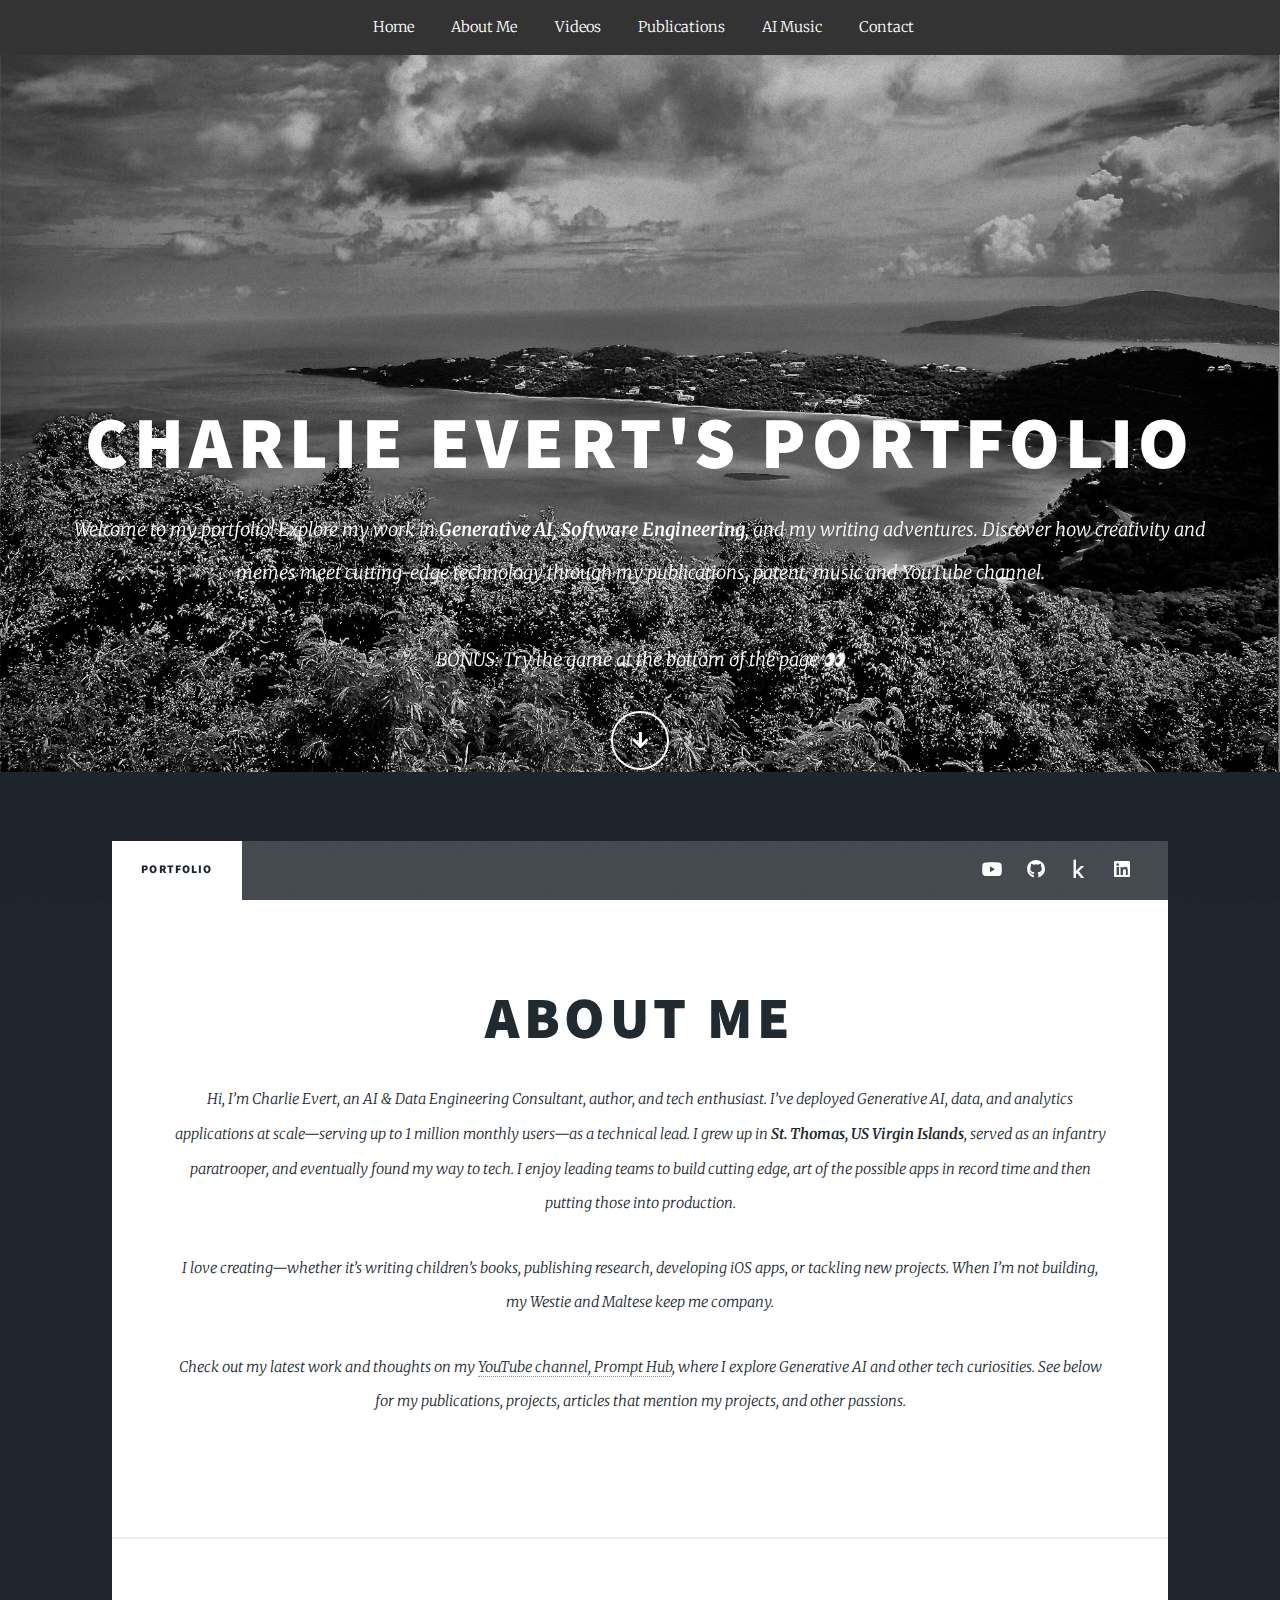
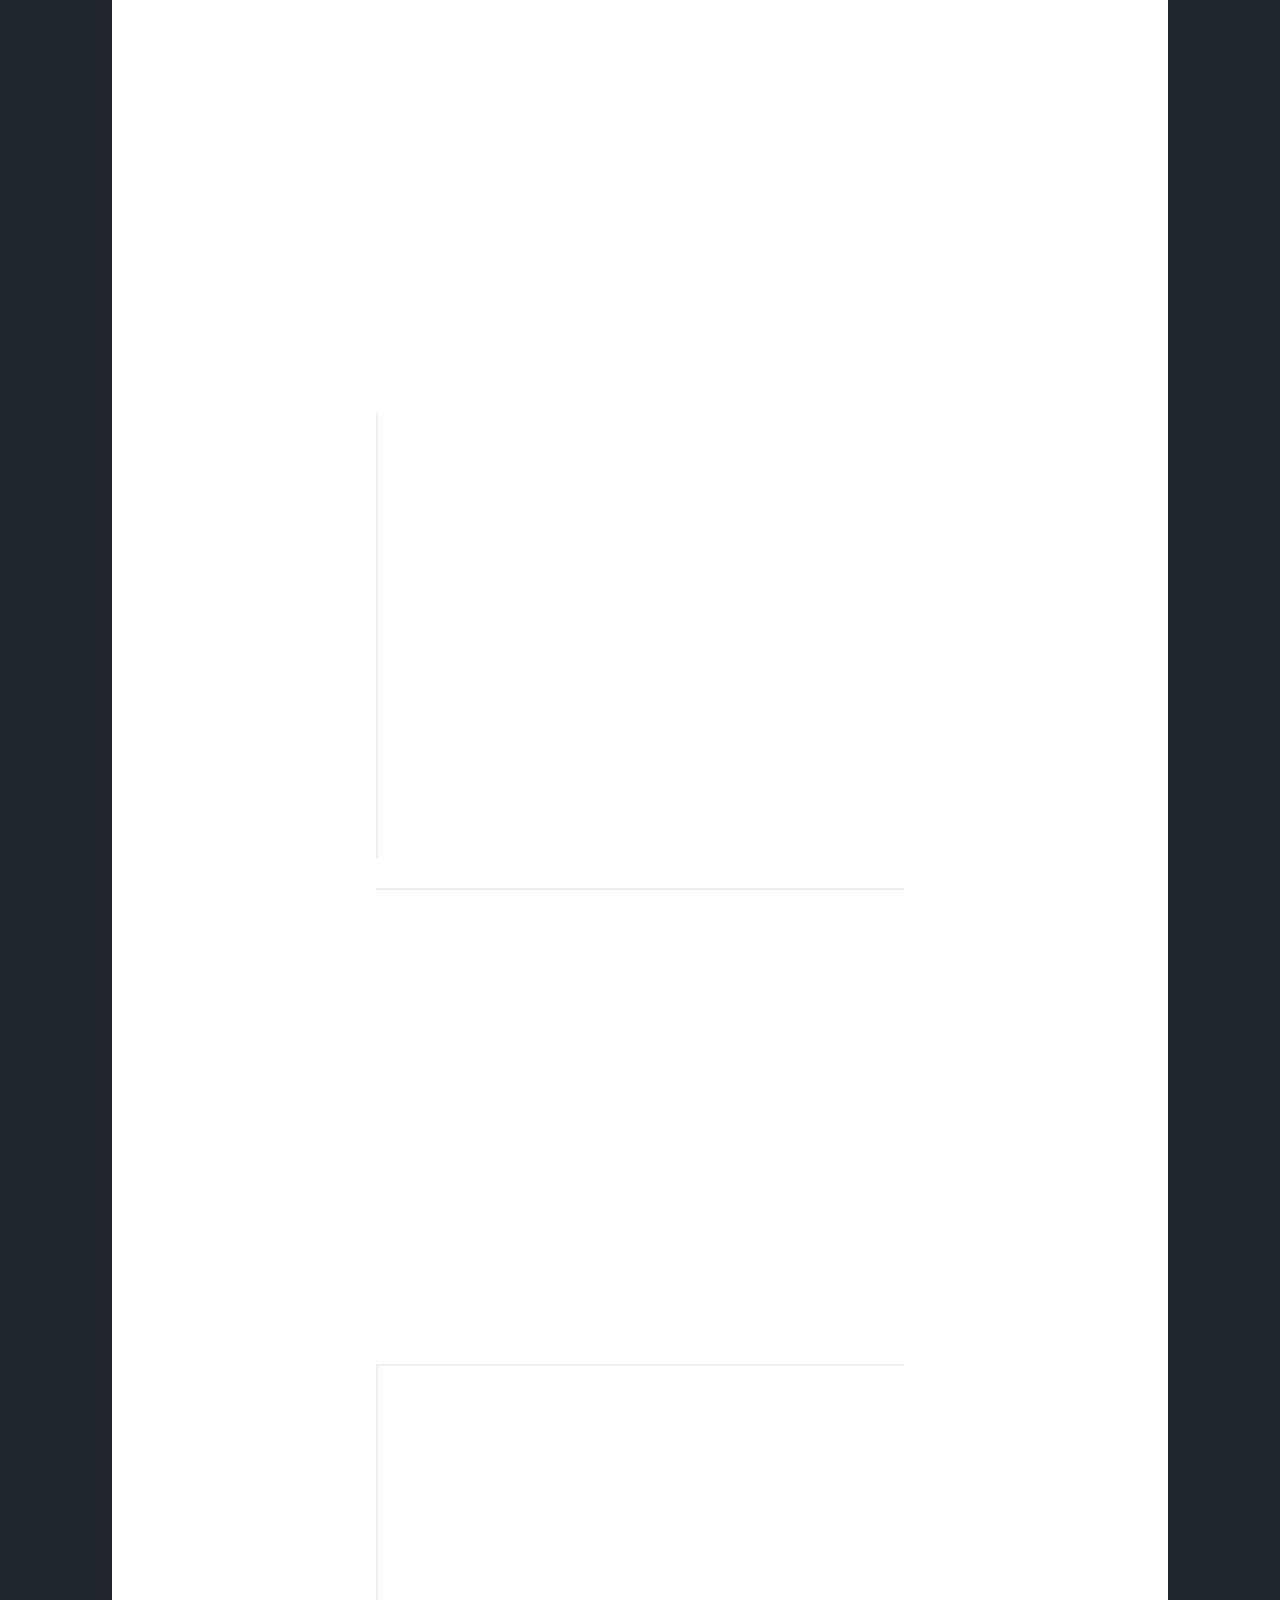
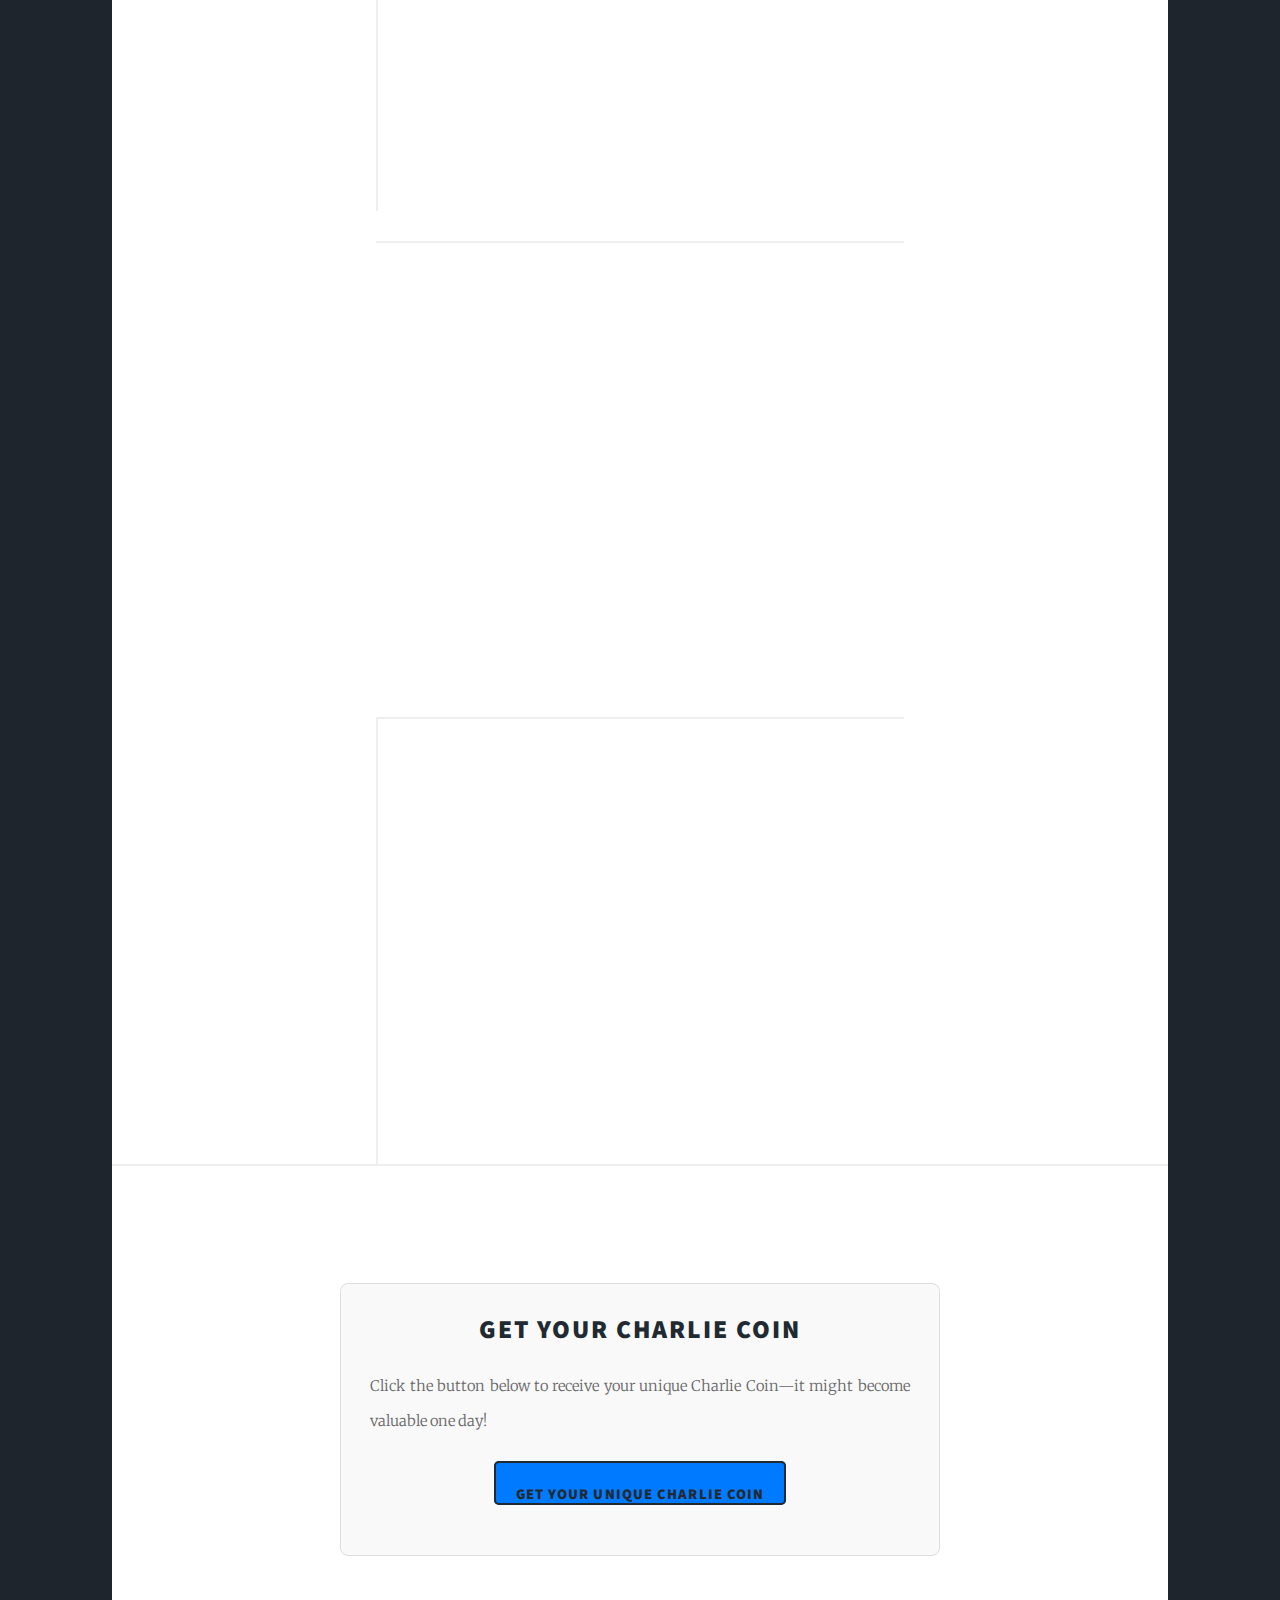
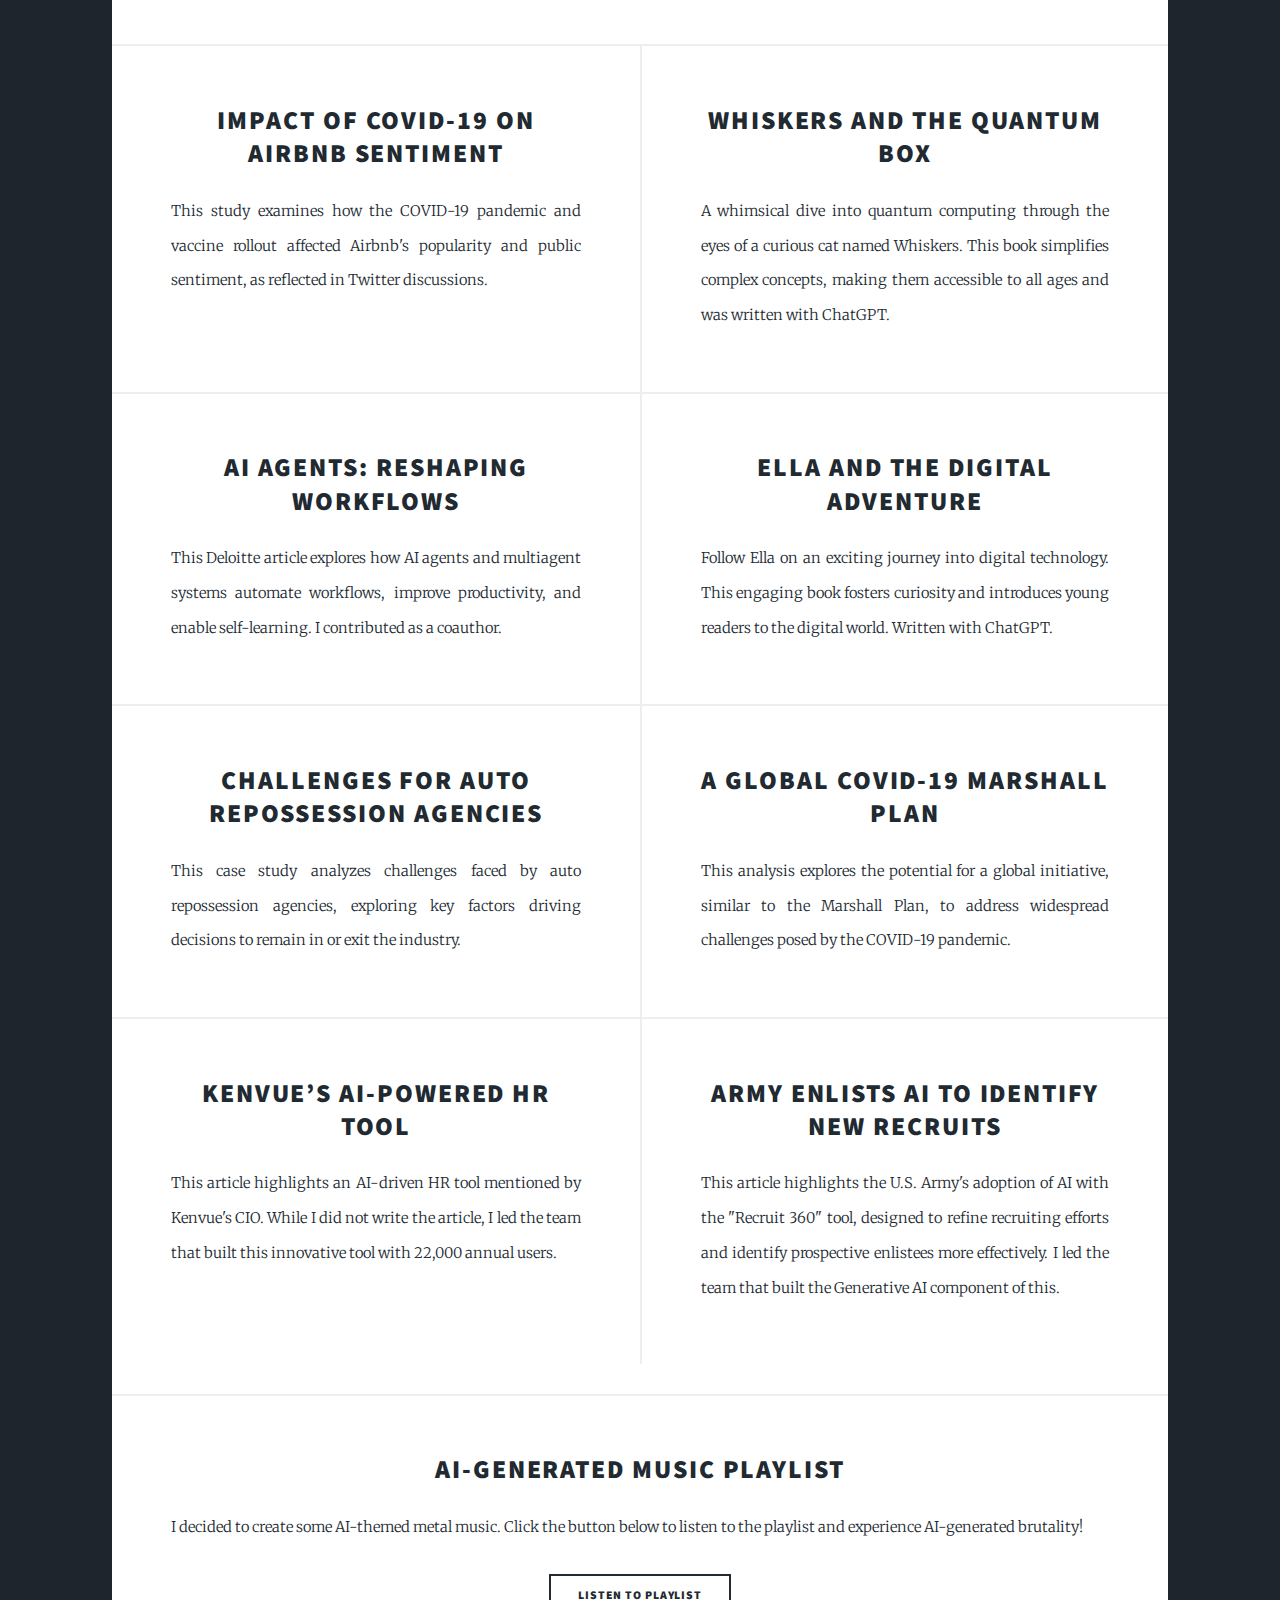
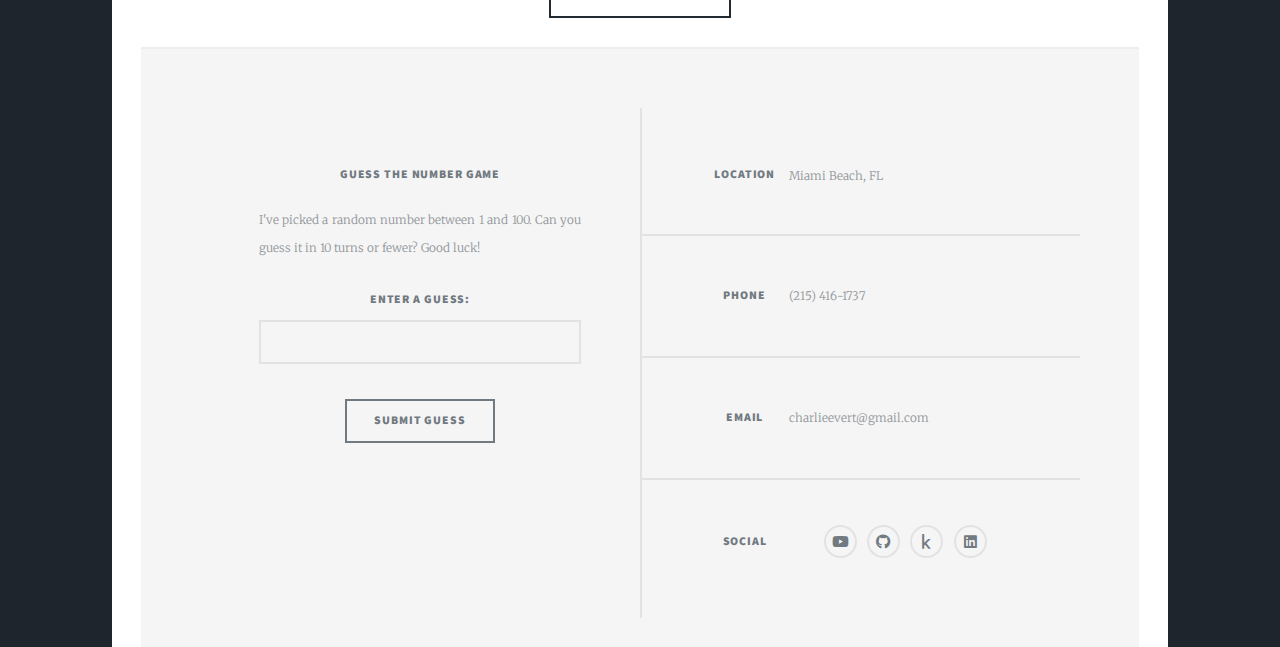
==== commit 97683c02: "Update index.html" ====
--- a/index.html
+++ b/index.html
@@ -20,6 +20,31 @@
 	</head>
 
 	<body class="is-preload">
+		
+		<!-- Navigation Menu -->
+		<nav id="main-nav" style="position: fixed; top: 0; width: 100%; background-color: #333; color: white; z-index: 1000;">
+		    <ul style="display: flex; justify-content: center; list-style: none; padding: 10px 0; margin: 0;">
+		        <li style="margin: 0 15px;">
+		            <a href="#intro" style="text-decoration: none; color: white;">Home</a>
+		        </li>
+		        <li style="margin: 0 15px;">
+		            <a href="#about-me" style="text-decoration: none; color: white;">About Me</a>
+		        </li>
+		        <li style="margin: 0 15px;">
+		            <a href="#videos" style="text-decoration: none; color: white;">Videos</a>
+		        </li>
+		        <li style="margin: 0 15px;">
+		            <a href="#publications" style="text-decoration: none; color: white;">Publications</a>
+		        </li>
+		        <li style="margin: 0 15px;">
+		            <a href="#ai-music" style="text-decoration: none; color: white;">AI Music</a>
+		        </li>
+		        <li style="margin: 0 15px;">
+		            <a href="#contact" style="text-decoration: none; color: white;">Contact</a>
+		        </li>
+		    </ul>
+		</nav>
+	
 
 		<!-- Wrapper -->
 		<div id="wrapper" class="fade-in">
@@ -76,23 +101,23 @@
 				</article>
 
 				<!-- Videos -->
-				<section class="posts">
-				    <article>
+				<section class="posts" style="display: flex; flex-direction: column; gap: 2rem; justify-content: center; align-items: center;">
+				    <article style="text-align: center;">
 				        <iframe width="560" height="315" src="https://www.youtube.com/embed/htwO9ooegNU" frameborder="0" allowfullscreen></iframe>
 				    </article>
-				    <article>
+				    <article style="text-align: center;">
 				        <iframe width="560" height="315" src="https://www.youtube.com/embed/29PYXId7I04" frameborder="0" allowfullscreen></iframe>
 				    </article>
-				    <article>
+				    <article style="text-align: center;">
 				        <iframe width="560" height="315" src="https://www.youtube.com/embed/8mgObntOWb4" frameborder="0" allowfullscreen></iframe>
 				    </article>
-				    <article>
+				    <article style="text-align: center;">
 				        <iframe width="560" height="315" src="https://www.youtube.com/embed/g1-XGhahUXk" frameborder="0" allowfullscreen></iframe>
 				    </article>
-				    <article>
+				    <article style="text-align: center;">
 				        <iframe width="560" height="315" src="https://www.youtube.com/embed/GNATGT6H1r4" frameborder="0" allowfullscreen></iframe>
 				    </article>
-				    <article>
+				    <article style="text-align: center;">
 				        <iframe width="560" height="315" src="https://www.youtube.com/embed/h2U4jlMqRCc" frameborder="0" allowfullscreen></iframe>
 				    </article>
 				</section>
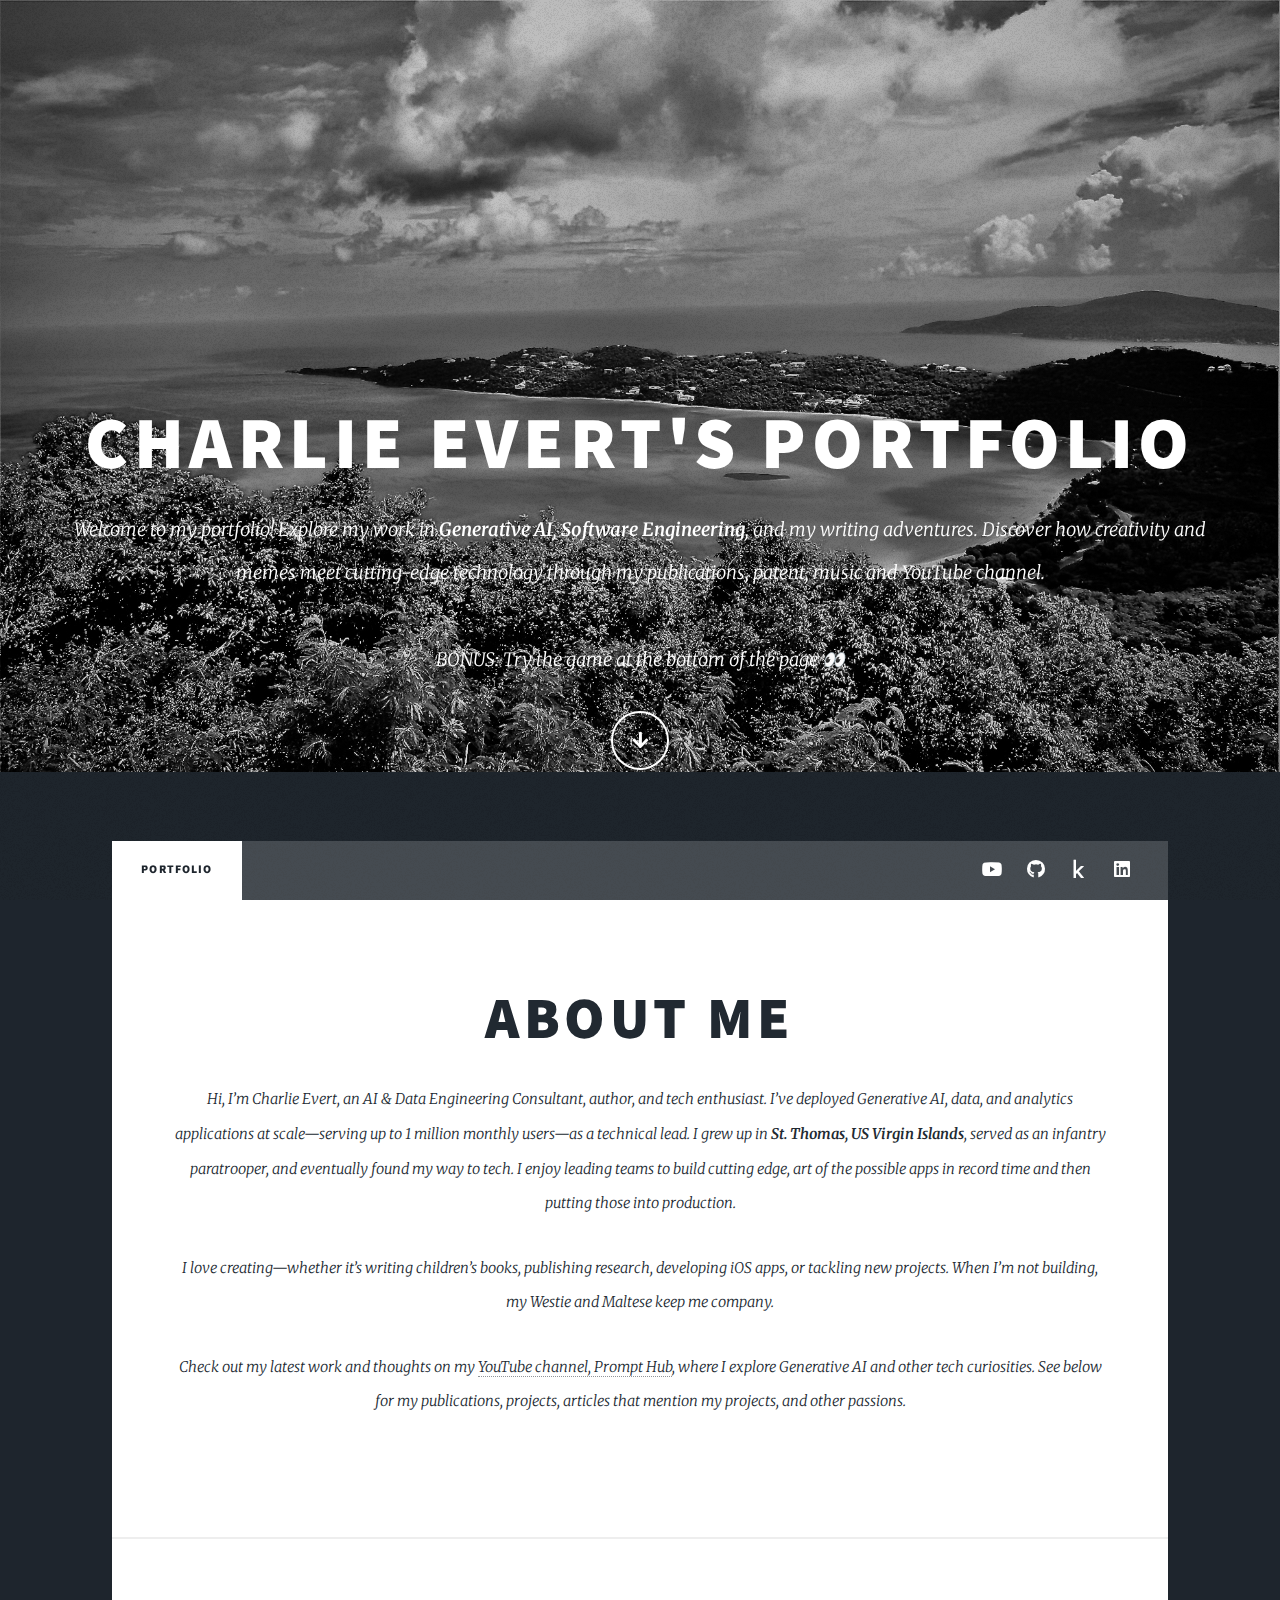
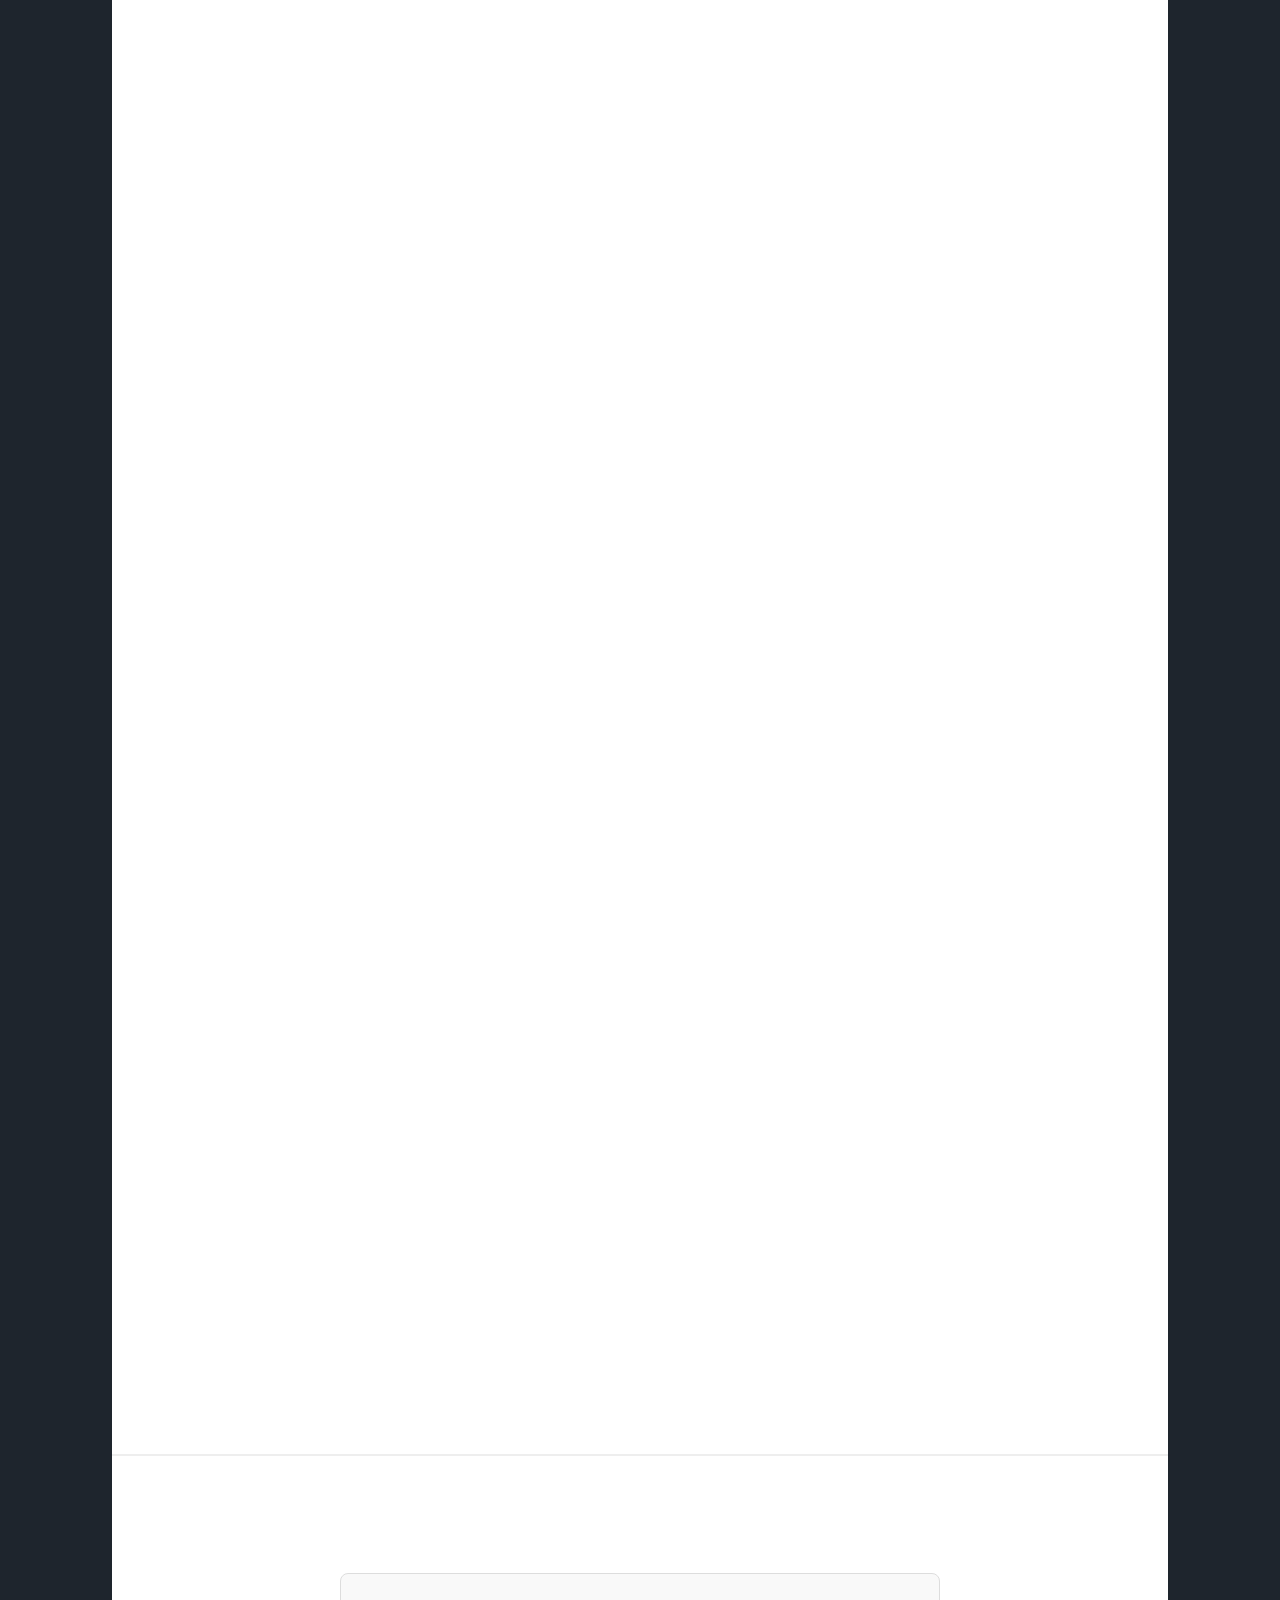
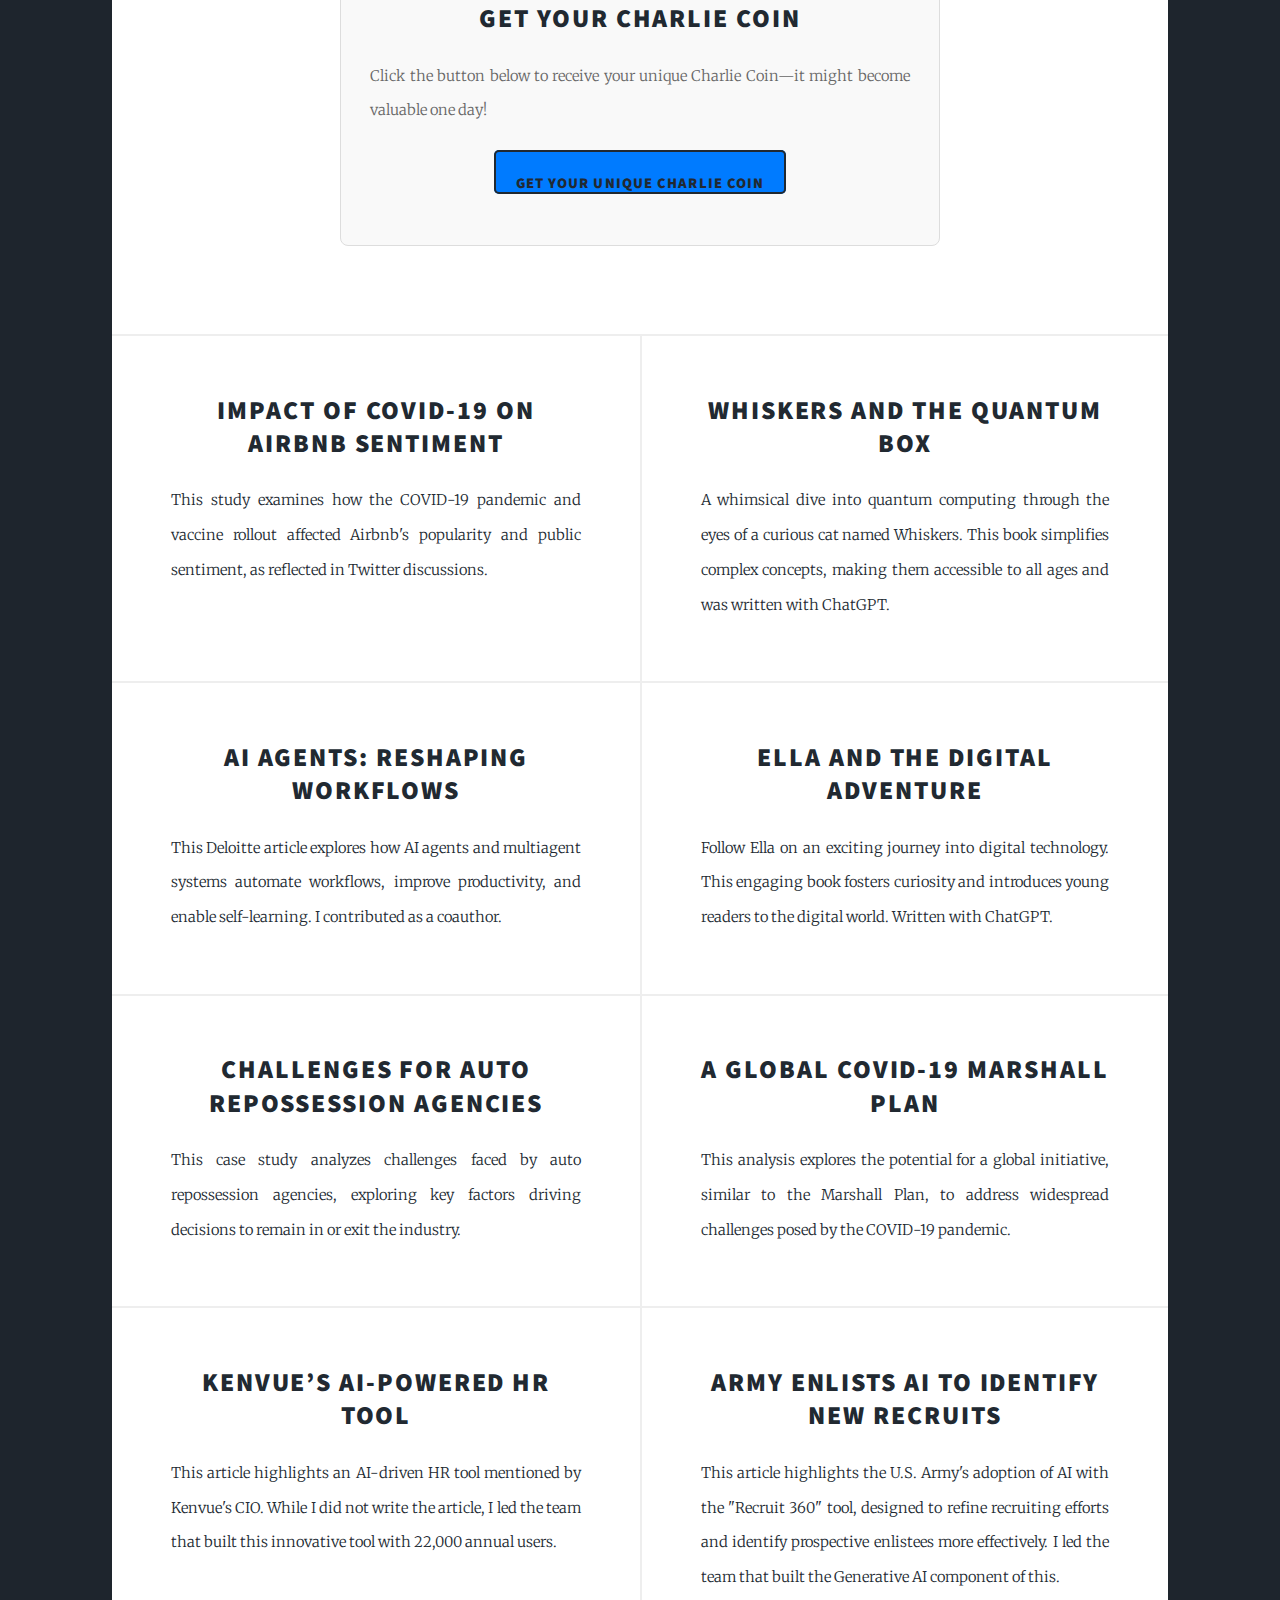
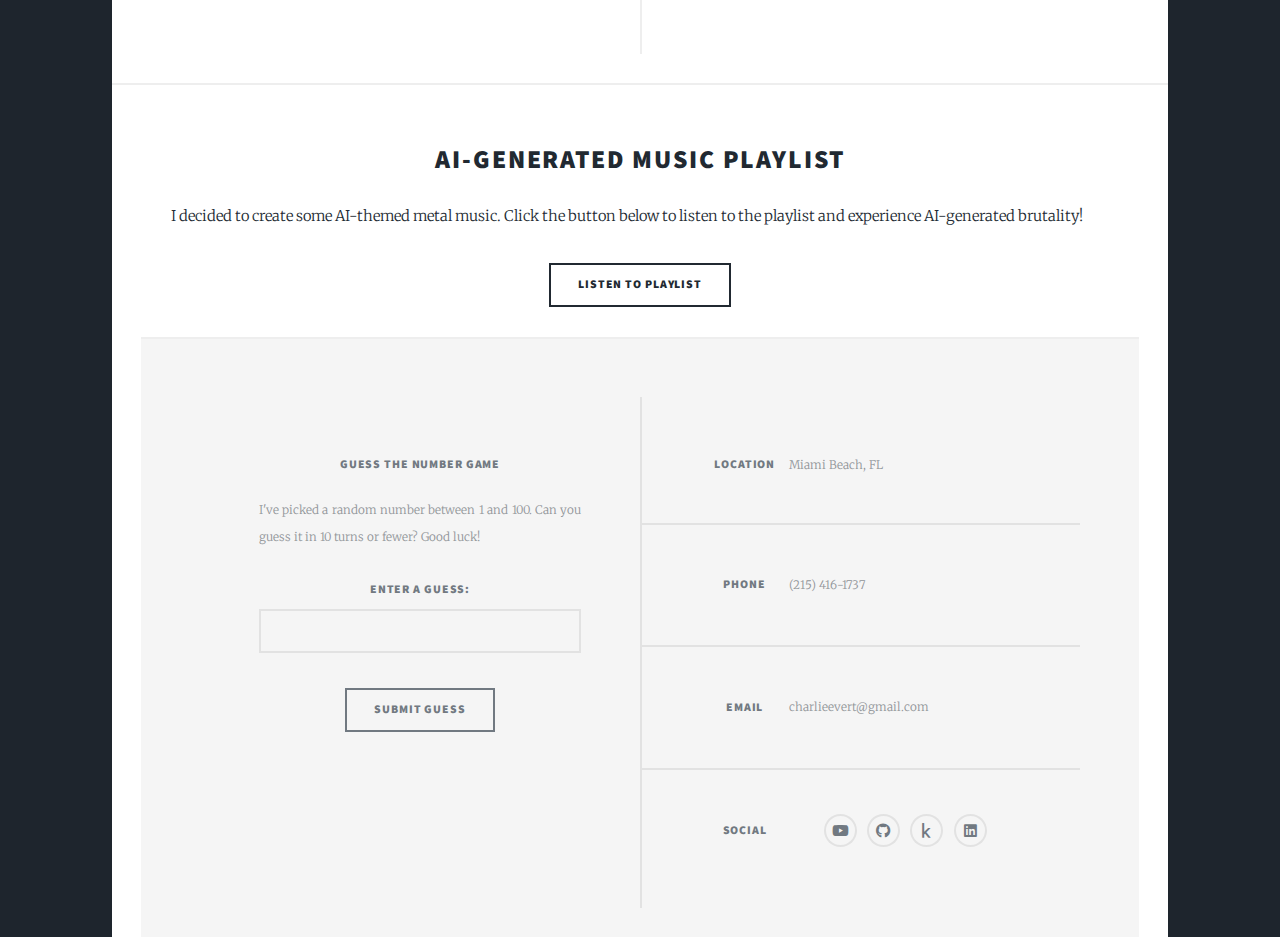
==== commit eb4ae14f: "Update index.html" ====
--- a/index.html
+++ b/index.html
@@ -20,30 +20,6 @@
 	</head>
 
 	<body class="is-preload">
-		
-		<!-- Navigation Menu -->
-		<nav id="main-nav" style="position: fixed; top: 0; width: 100%; background-color: #333; color: white; z-index: 1000;">
-		    <ul style="display: flex; justify-content: center; list-style: none; padding: 10px 0; margin: 0;">
-		        <li style="margin: 0 15px;">
-		            <a href="#intro" style="text-decoration: none; color: white;">Home</a>
-		        </li>
-		        <li style="margin: 0 15px;">
-		            <a href="#about-me" style="text-decoration: none; color: white;">About Me</a>
-		        </li>
-		        <li style="margin: 0 15px;">
-		            <a href="#videos" style="text-decoration: none; color: white;">Videos</a>
-		        </li>
-		        <li style="margin: 0 15px;">
-		            <a href="#publications" style="text-decoration: none; color: white;">Publications</a>
-		        </li>
-		        <li style="margin: 0 15px;">
-		            <a href="#ai-music" style="text-decoration: none; color: white;">AI Music</a>
-		        </li>
-		        <li style="margin: 0 15px;">
-		            <a href="#contact" style="text-decoration: none; color: white;">Contact</a>
-		        </li>
-		    </ul>
-		</nav>
 	
 
 		<!-- Wrapper -->
@@ -101,24 +77,24 @@
 				</article>
 
 				<!-- Videos -->
-				<section class="posts" style="display: flex; flex-direction: column; gap: 2rem; justify-content: center; align-items: center;">
-				    <article style="text-align: center;">
-				        <iframe width="560" height="315" src="https://www.youtube.com/embed/htwO9ooegNU" frameborder="0" allowfullscreen></iframe>
-				    </article>
-				    <article style="text-align: center;">
-				        <iframe width="560" height="315" src="https://www.youtube.com/embed/29PYXId7I04" frameborder="0" allowfullscreen></iframe>
-				    </article>
-				    <article style="text-align: center;">
-				        <iframe width="560" height="315" src="https://www.youtube.com/embed/8mgObntOWb4" frameborder="0" allowfullscreen></iframe>
-				    </article>
-				    <article style="text-align: center;">
-				        <iframe width="560" height="315" src="https://www.youtube.com/embed/g1-XGhahUXk" frameborder="0" allowfullscreen></iframe>
-				    </article>
-				    <article style="text-align: center;">
-				        <iframe width="560" height="315" src="https://www.youtube.com/embed/GNATGT6H1r4" frameborder="0" allowfullscreen></iframe>
-				    </article>
-				    <article style="text-align: center;">
-				        <iframe width="560" height="315" src="https://www.youtube.com/embed/h2U4jlMqRCc" frameborder="0" allowfullscreen></iframe>
+				<section class="video-grid">
+				    <article>
+				        <iframe width="400" height="225" src="https://www.youtube.com/embed/htwO9ooegNU" frameborder="0" allowfullscreen></iframe>
+				    </article>
+				    <article>
+				        <iframe width="400" height="225" src="https://www.youtube.com/embed/29PYXId7I04" frameborder="0" allowfullscreen></iframe>
+				    </article>
+				    <article>
+				        <iframe width="400" height="225" src="https://www.youtube.com/embed/8mgObntOWb4" frameborder="0" allowfullscreen></iframe>
+				    </article>
+				    <article>
+				        <iframe width="400" height="225" src="https://www.youtube.com/embed/g1-XGhahUXk" frameborder="0" allowfullscreen></iframe>
+				    </article>
+				    <article>
+				        <iframe width="400" height="225" src="https://www.youtube.com/embed/GNATGT6H1r4" frameborder="0" allowfullscreen></iframe>
+				    </article>
+				    <article>
+				        <iframe width="400" height="225" src="https://www.youtube.com/embed/h2U4jlMqRCc" frameborder="0" allowfullscreen></iframe>
 				    </article>
 				</section>
 				
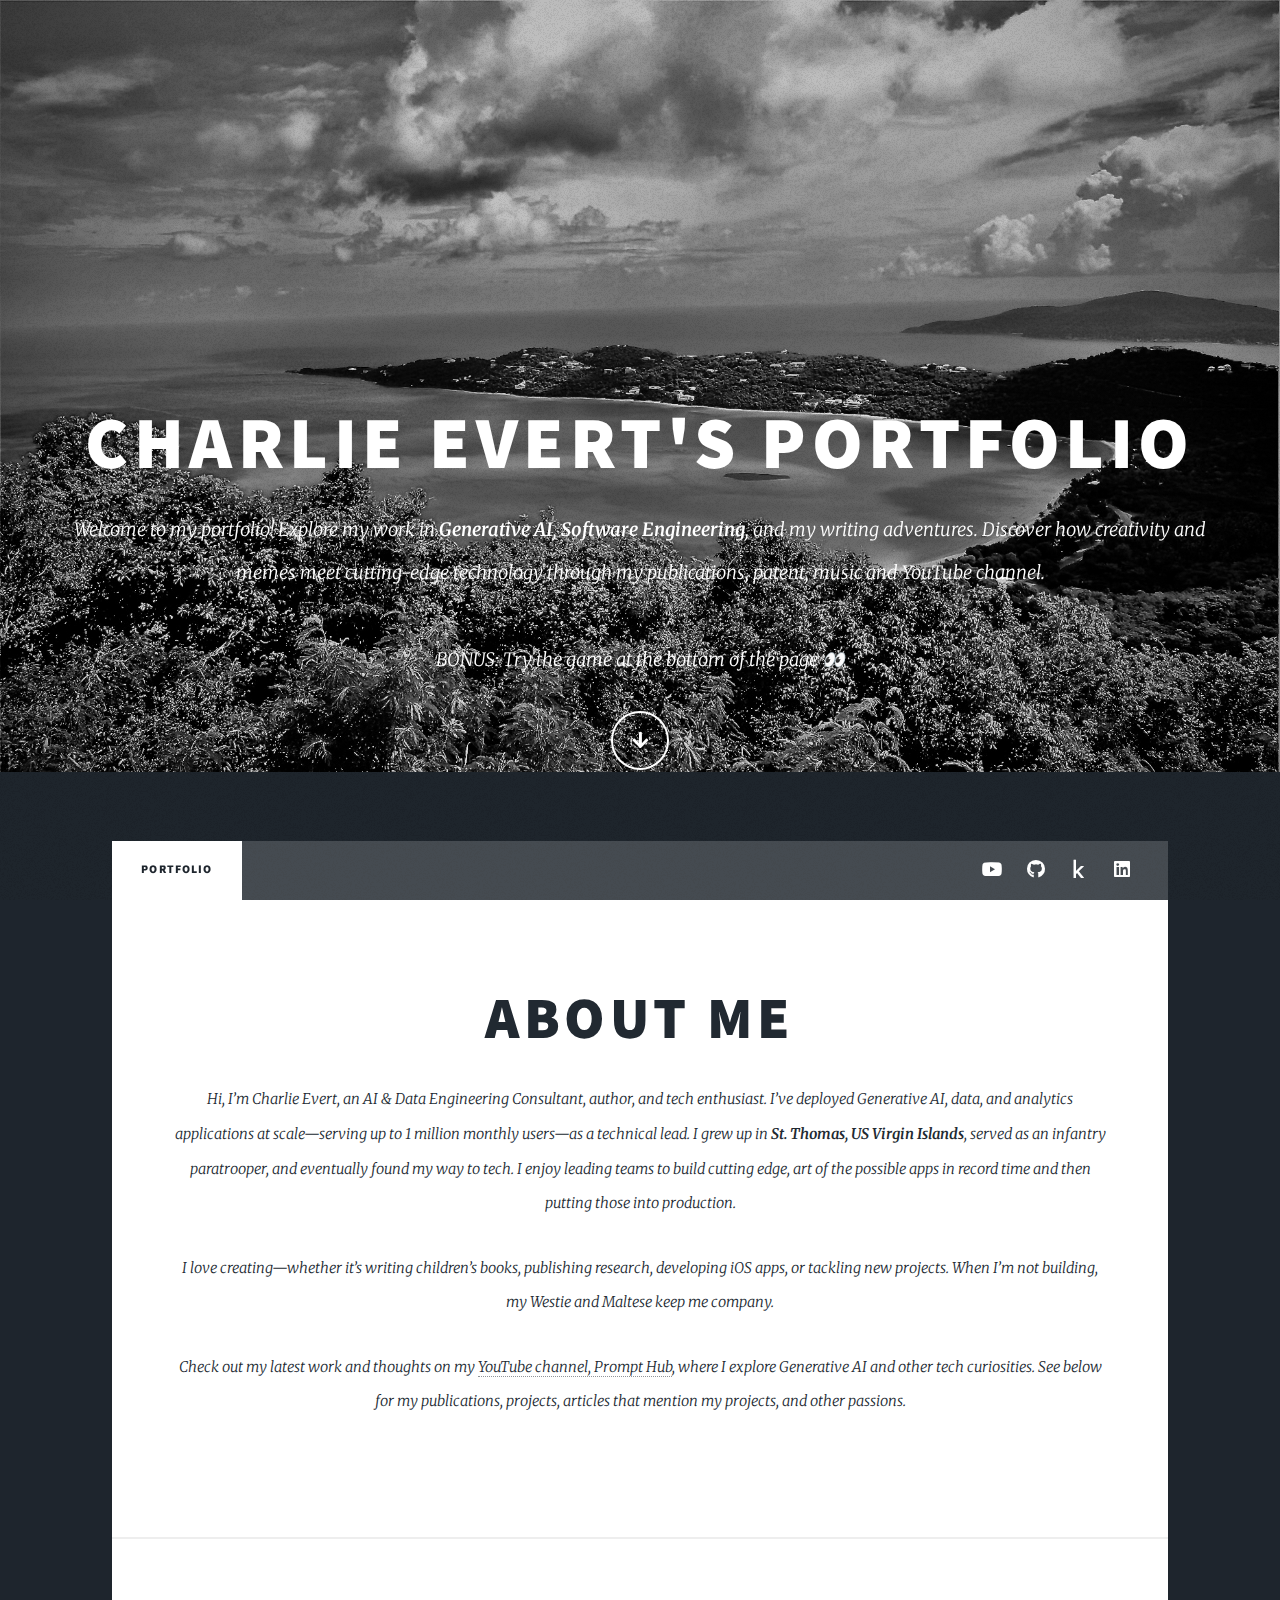
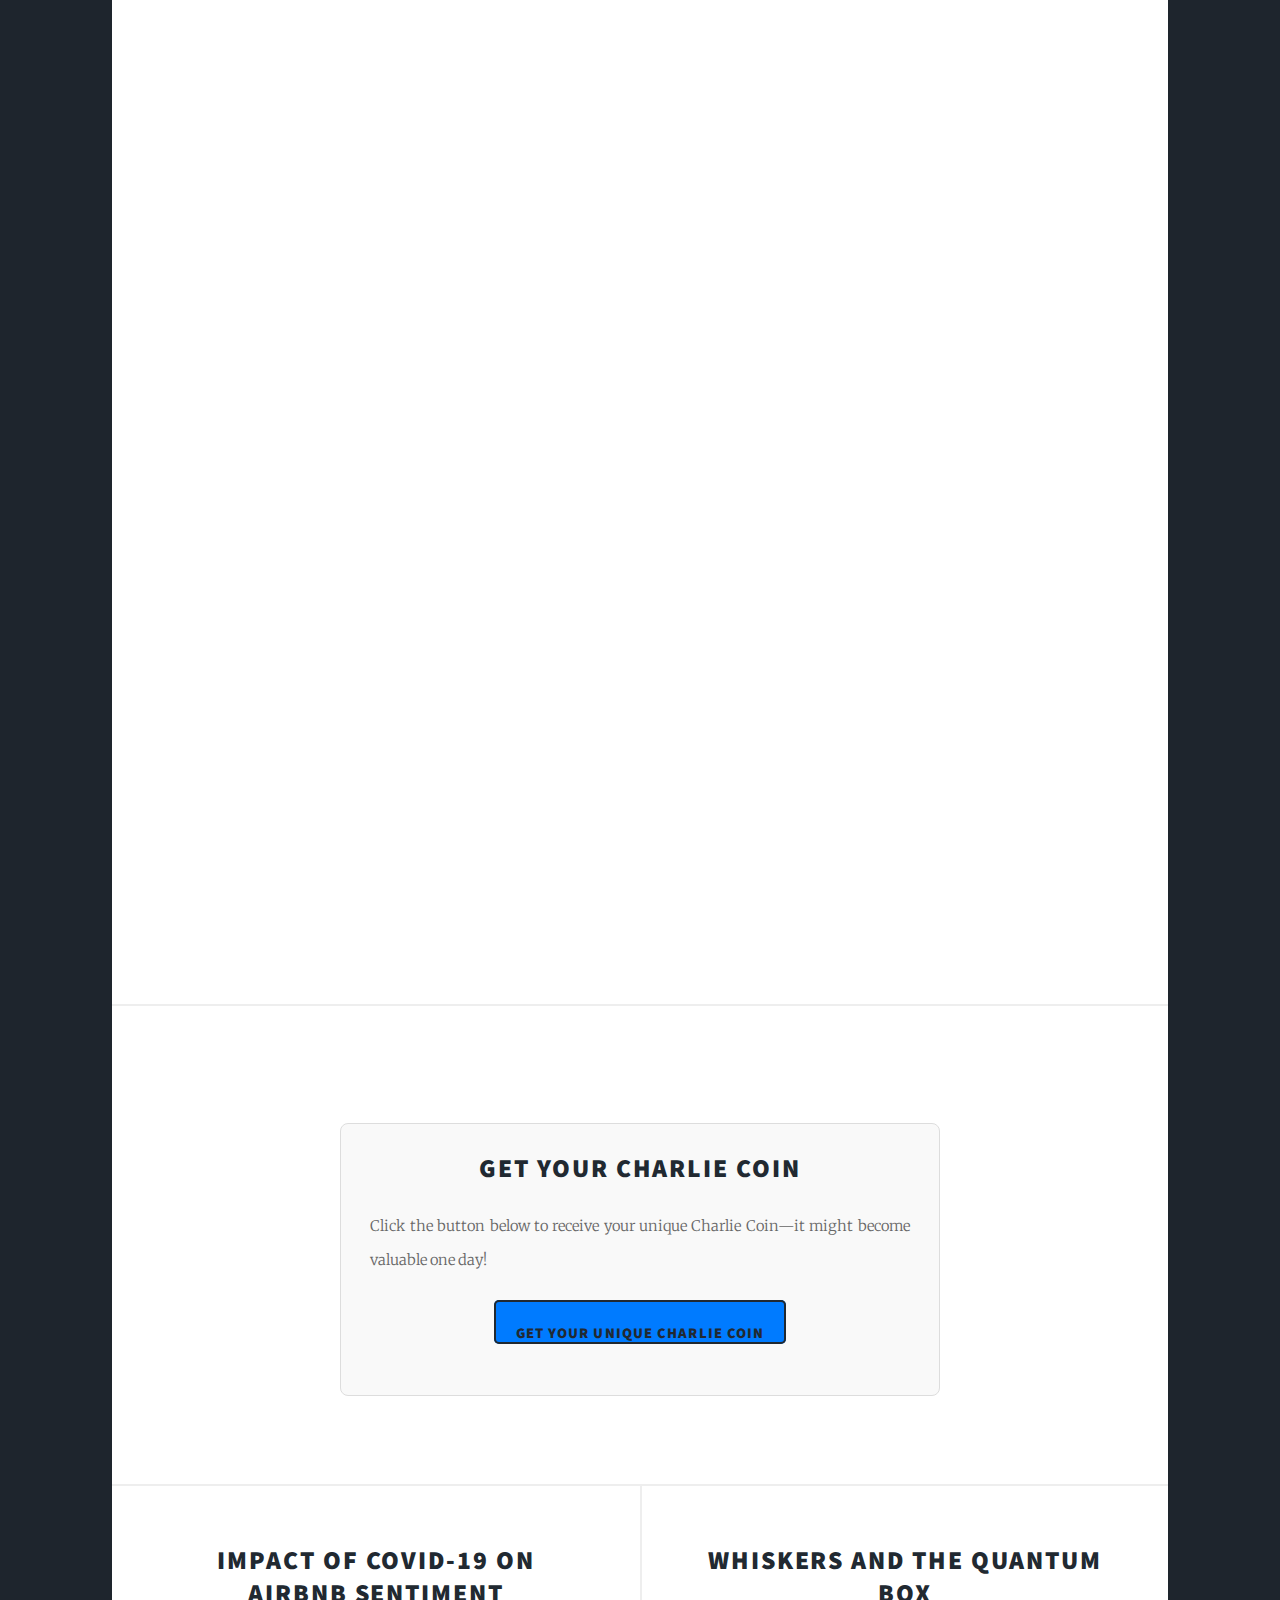
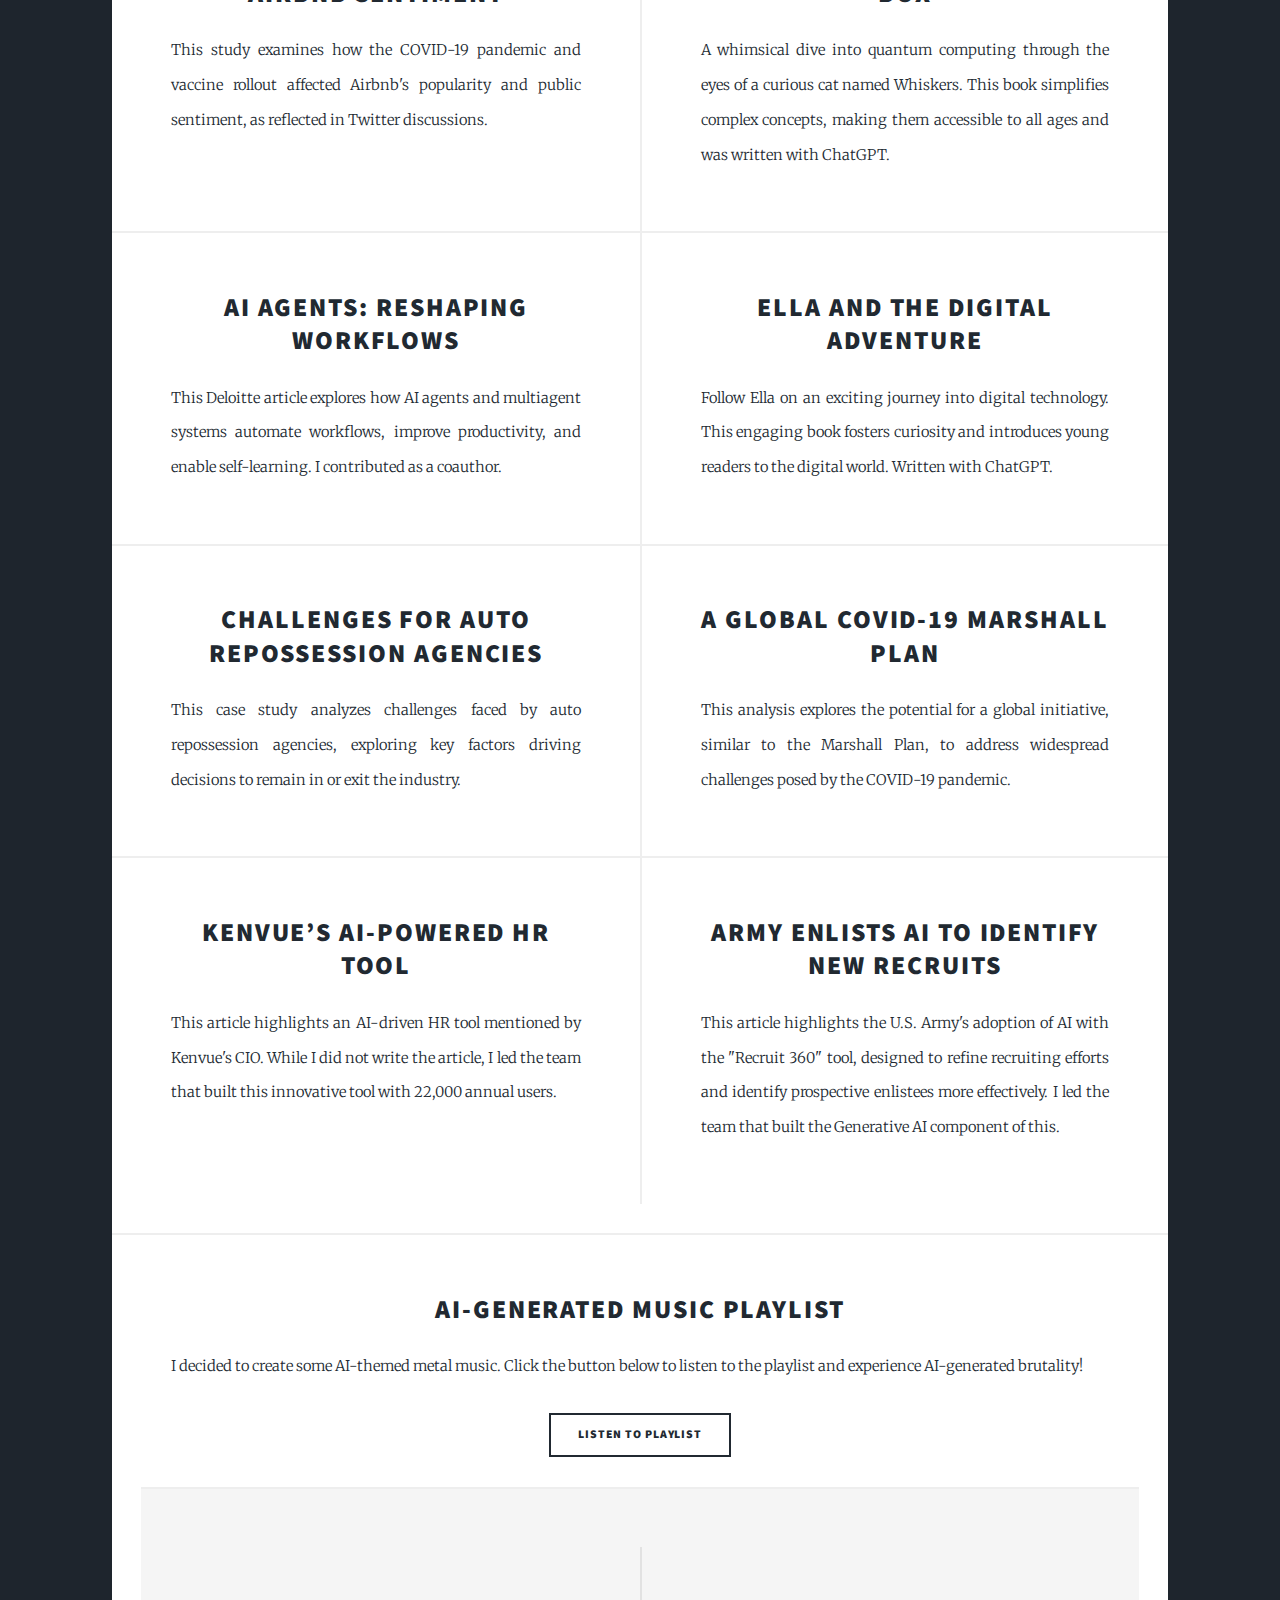
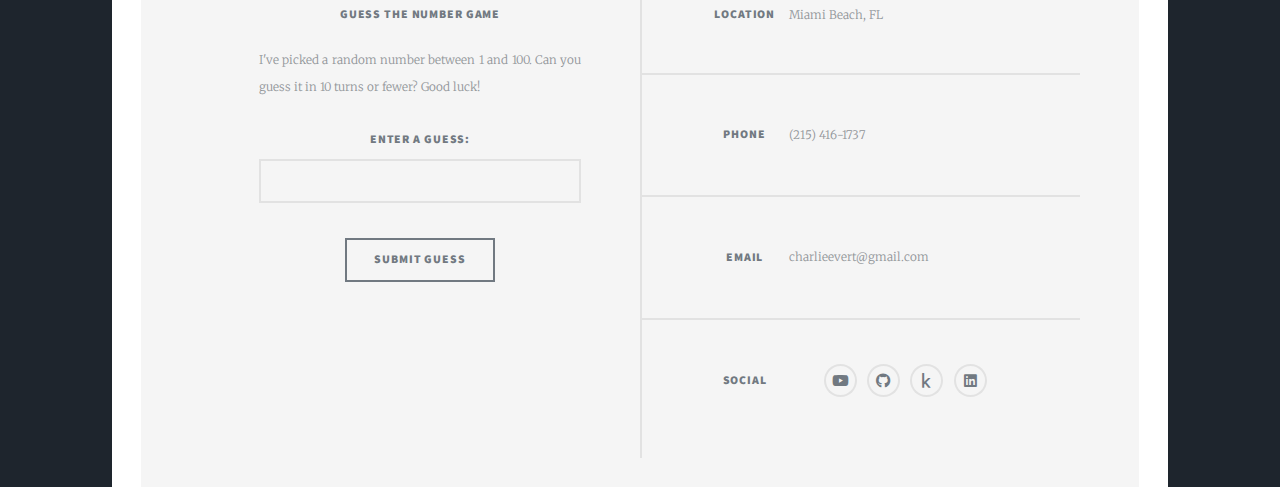
==== commit 7eab35be: "Update index.html" ====
--- a/index.html
+++ b/index.html
@@ -79,22 +79,22 @@
 				<!-- Videos -->
 				<section class="video-grid">
 				    <article>
-				        <iframe width="400" height="225" src="https://www.youtube.com/embed/htwO9ooegNU" frameborder="0" allowfullscreen></iframe>
-				    </article>
-				    <article>
-				        <iframe width="400" height="225" src="https://www.youtube.com/embed/29PYXId7I04" frameborder="0" allowfullscreen></iframe>
-				    </article>
-				    <article>
-				        <iframe width="400" height="225" src="https://www.youtube.com/embed/8mgObntOWb4" frameborder="0" allowfullscreen></iframe>
-				    </article>
-				    <article>
-				        <iframe width="400" height="225" src="https://www.youtube.com/embed/g1-XGhahUXk" frameborder="0" allowfullscreen></iframe>
-				    </article>
-				    <article>
-				        <iframe width="400" height="225" src="https://www.youtube.com/embed/GNATGT6H1r4" frameborder="0" allowfullscreen></iframe>
-				    </article>
-				    <article>
-				        <iframe width="400" height="225" src="https://www.youtube.com/embed/h2U4jlMqRCc" frameborder="0" allowfullscreen></iframe>
+				        <iframe src="https://www.youtube.com/embed/htwO9ooegNU" frameborder="0" allowfullscreen></iframe>
+				    </article>
+				    <article>
+				        <iframe src="https://www.youtube.com/embed/29PYXId7I04" frameborder="0" allowfullscreen></iframe>
+				    </article>
+				    <article>
+				        <iframe src="https://www.youtube.com/embed/8mgObntOWb4" frameborder="0" allowfullscreen></iframe>
+				    </article>
+				    <article>
+				        <iframe src="https://www.youtube.com/embed/g1-XGhahUXk" frameborder="0" allowfullscreen></iframe>
+				    </article>
+				    <article>
+				        <iframe src="https://www.youtube.com/embed/GNATGT6H1r4" frameborder="0" allowfullscreen></iframe>
+				    </article>
+				    <article>
+				        <iframe src="https://www.youtube.com/embed/h2U4jlMqRCc" frameborder="0" allowfullscreen></iframe>
 				    </article>
 				</section>
 				
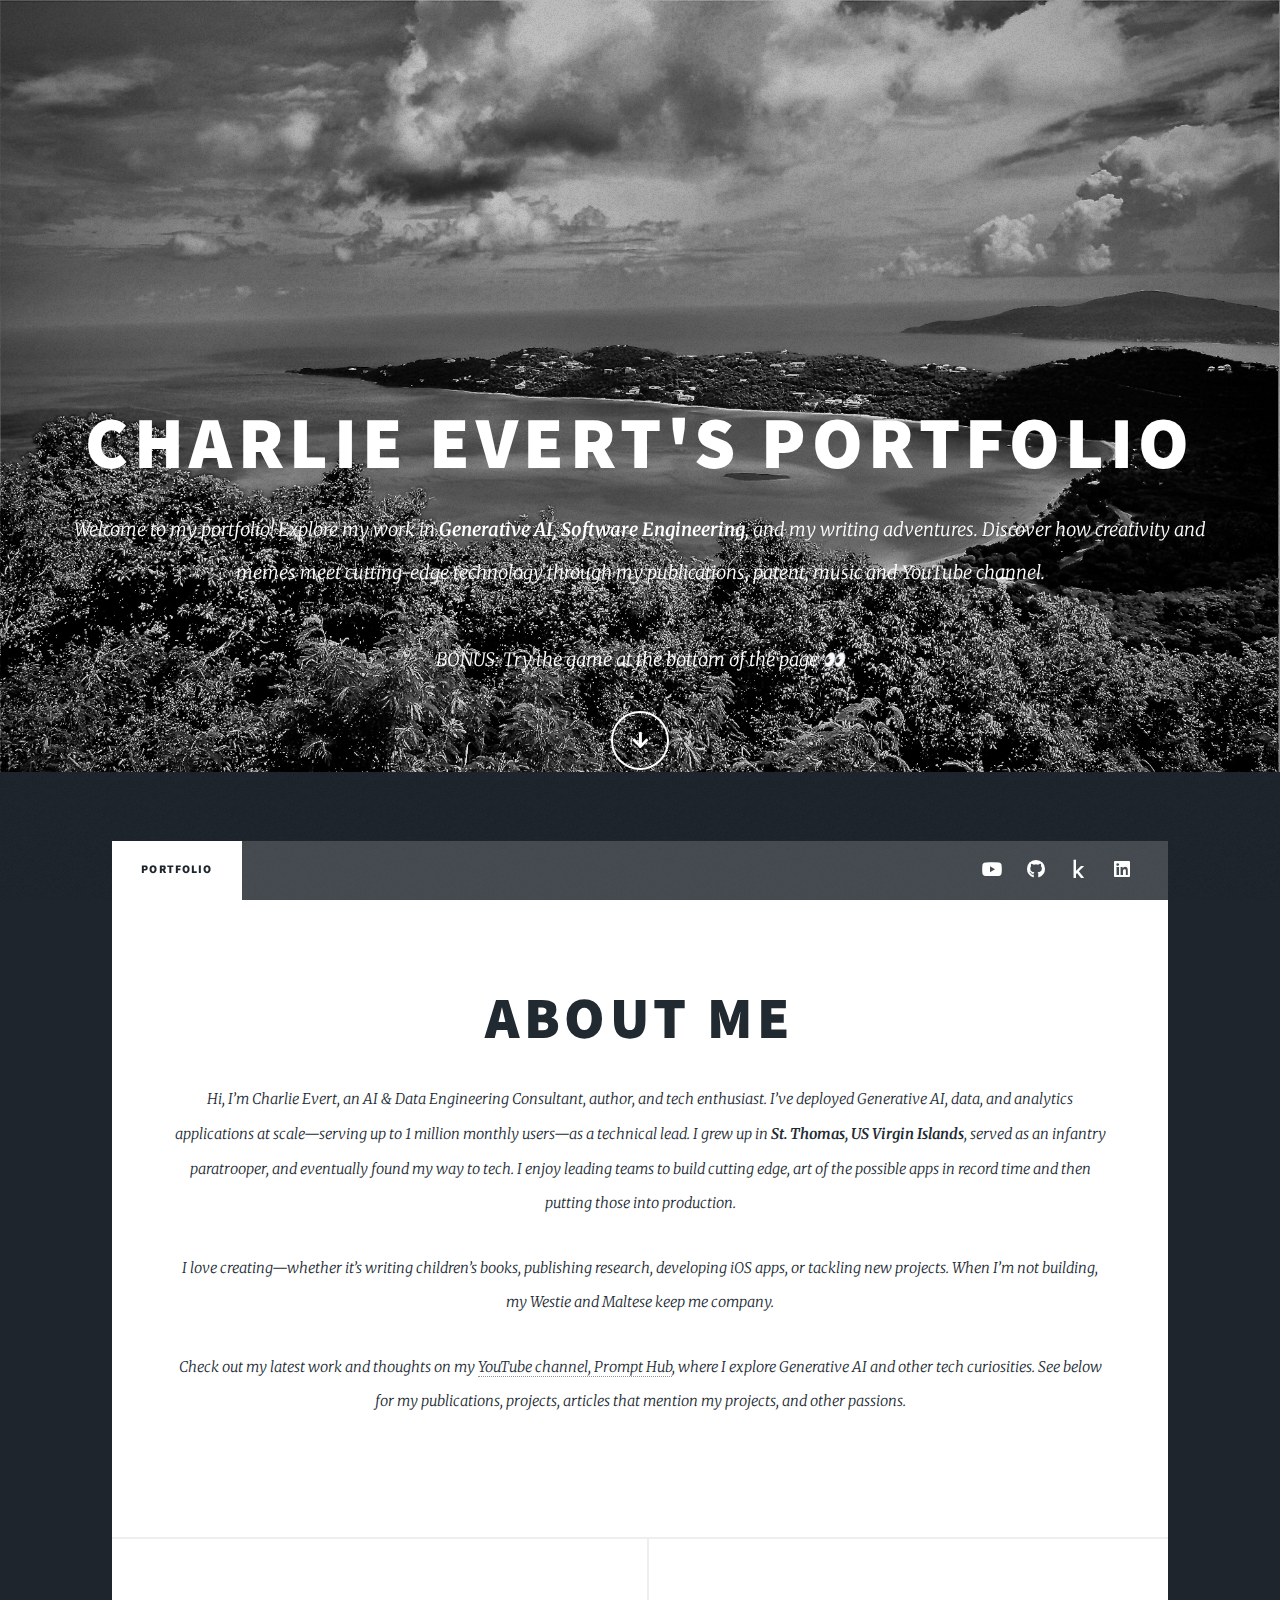
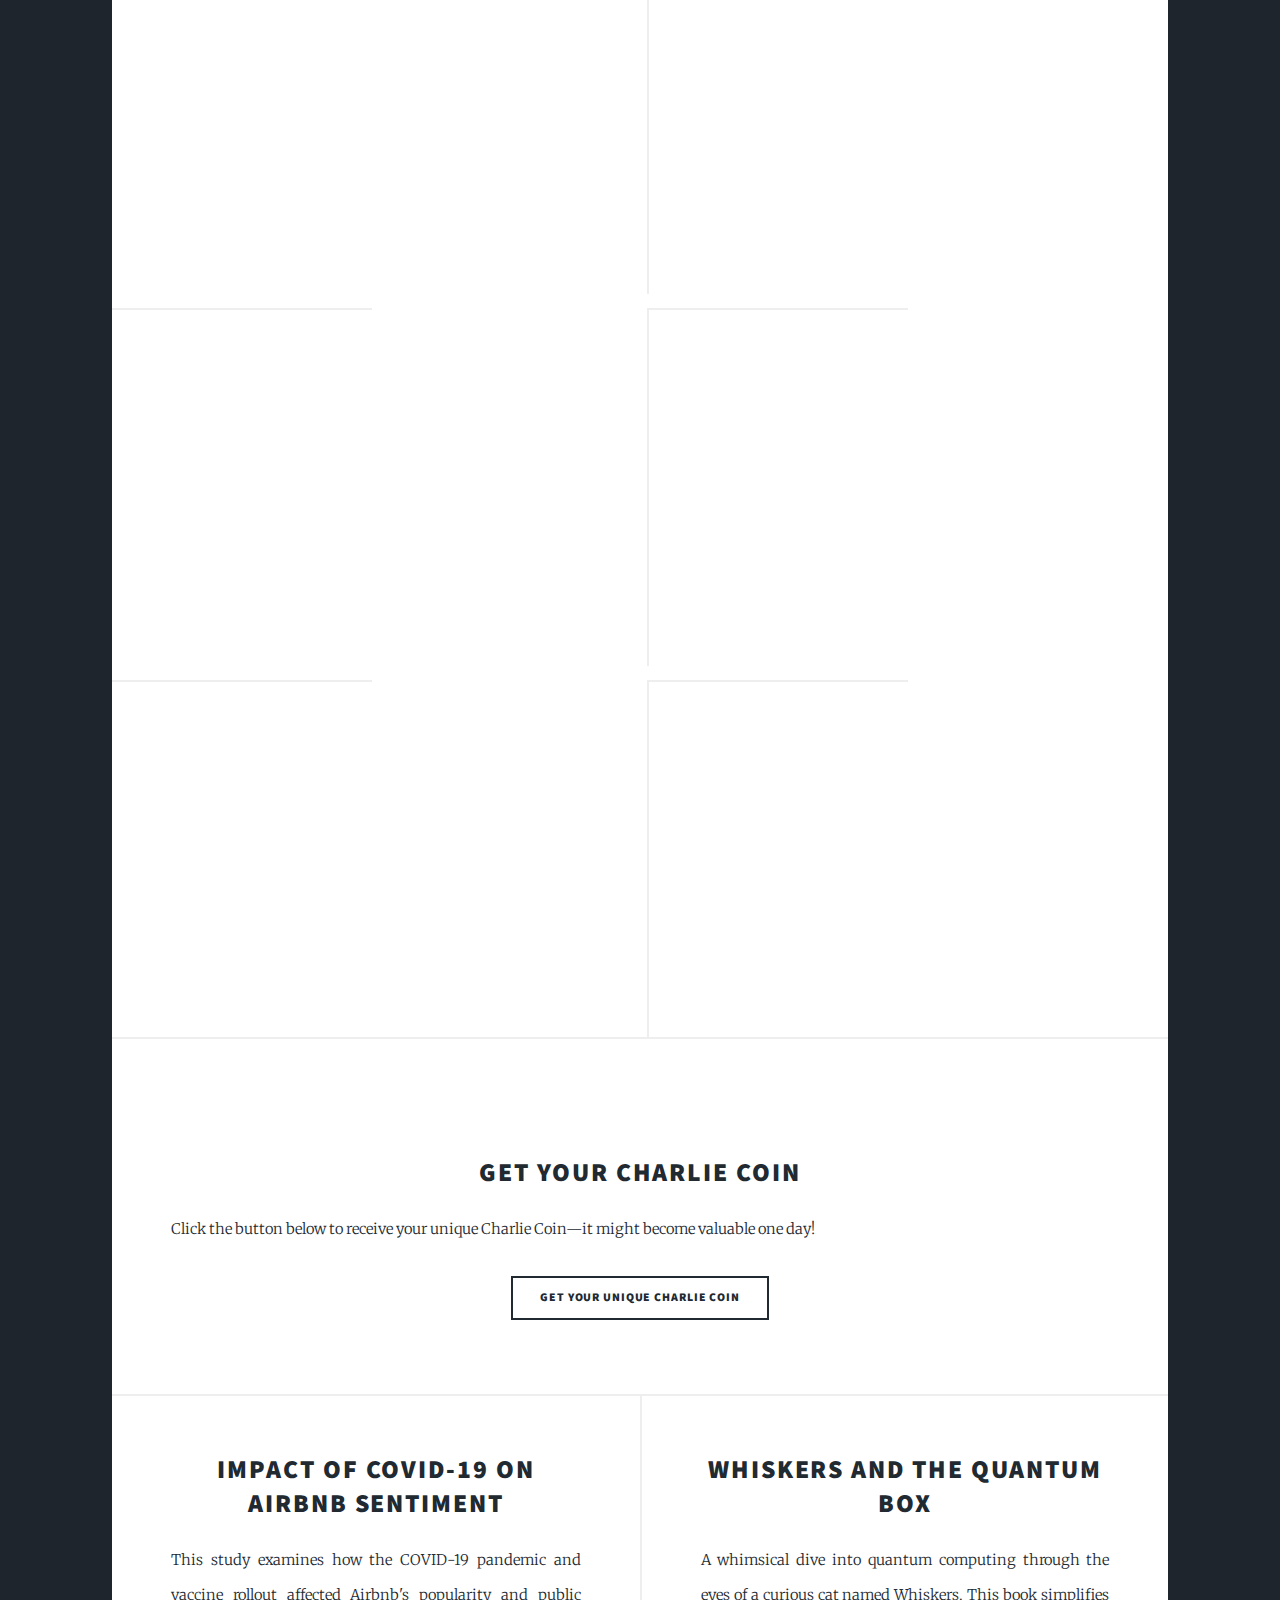
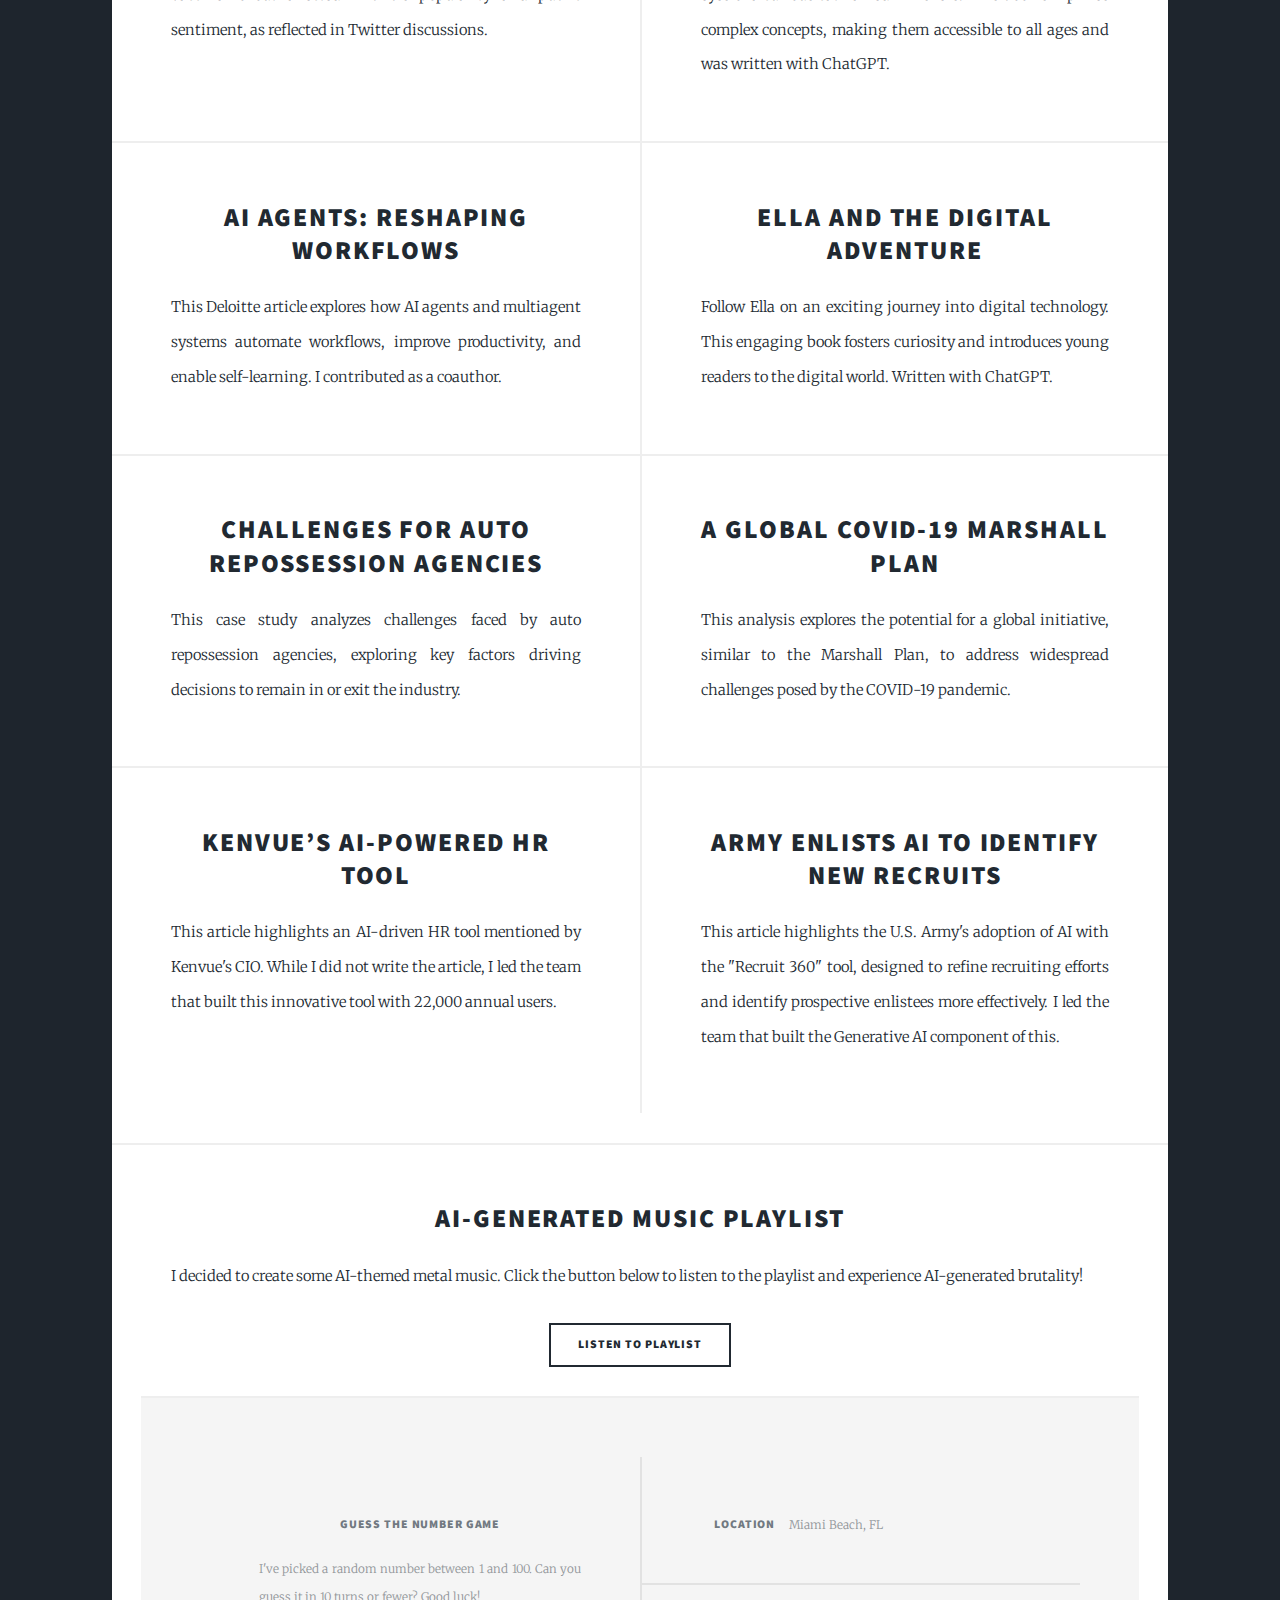
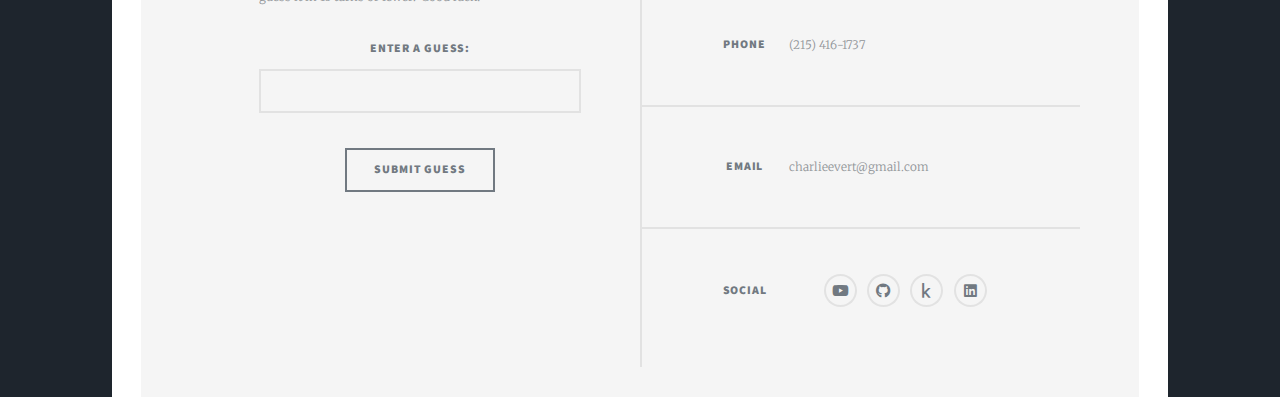
==== commit ba0674ac: "Update index.html" ====
--- a/index.html
+++ b/index.html
@@ -76,25 +76,25 @@
 				    </header>
 				</article>
 
-				<!-- Videos -->
-				<section class="video-grid">
-				    <article>
-				        <iframe src="https://www.youtube.com/embed/htwO9ooegNU" frameborder="0" allowfullscreen></iframe>
-				    </article>
-				    <article>
-				        <iframe src="https://www.youtube.com/embed/29PYXId7I04" frameborder="0" allowfullscreen></iframe>
-				    </article>
-				    <article>
-				        <iframe src="https://www.youtube.com/embed/8mgObntOWb4" frameborder="0" allowfullscreen></iframe>
-				    </article>
-				    <article>
-				        <iframe src="https://www.youtube.com/embed/g1-XGhahUXk" frameborder="0" allowfullscreen></iframe>
-				    </article>
-				    <article>
-				        <iframe src="https://www.youtube.com/embed/GNATGT6H1r4" frameborder="0" allowfullscreen></iframe>
-				    </article>
-				    <article>
-				        <iframe src="https://www.youtube.com/embed/h2U4jlMqRCc" frameborder="0" allowfullscreen></iframe>
+				  <!-- Videos -->
+				  <section class="posts" style="display: grid; grid-template-columns: repeat(2, 1fr); gap: 1rem; justify-content: center; align-items: center;">
+				    <article style="text-align: center;">
+				        <iframe width="400" height="225" src="https://www.youtube.com/embed/htwO9ooegNU" frameborder="0" allowfullscreen></iframe>
+				    </article>
+				    <article style="text-align: center;">
+				        <iframe width="400" height="225" src="https://www.youtube.com/embed/29PYXId7I04" frameborder="0" allowfullscreen></iframe>
+				    </article>
+				    <article style="text-align: center;">
+				        <iframe width="400" height="225" src="https://www.youtube.com/embed/8mgObntOWb4" frameborder="0" allowfullscreen></iframe>
+				    </article>
+				    <article style="text-align: center;">
+				        <iframe width="400" height="225" src="https://www.youtube.com/embed/g1-XGhahUXk" frameborder="0" allowfullscreen></iframe>
+				    </article>
+				    <article style="text-align: center;">
+				        <iframe width="400" height="225" src="https://www.youtube.com/embed/GNATGT6H1r4" frameborder="0" allowfullscreen></iframe>
+				    </article>
+				    <article style="text-align: center;">
+				        <iframe width="400" height="225" src="https://www.youtube.com/embed/h2U4jlMqRCc" frameborder="0" allowfullscreen></iframe>
 				    </article>
 				</section>
 				
--- a/assets/css/main.css
+++ b/assets/css/main.css
@@ -28,6 +28,7 @@
 article, aside, details, figcaption, figure,
 footer, header, hgroup, menu, nav, section {
 	display: block;}
+
 
 body {
 	line-height: 1;
@@ -4688,47 +4689,26 @@
 
 	}
 
-#blockchain-section {
-    text-align: center; /* Center-align text horizontally */
-    background: #f9f9f9;
-    padding: 2rem;
-    border: 1px solid #ddd;
-    border-radius: 8px;
-    margin: 2rem auto;
-    width: 80%; /* Optionally set a width to center the section itself */
-    max-width: 600px; /* Limit maximum width for better readability */
+.video-section {
+  padding: 20px;
+  background-color: #f9f9f9; /* Optional styling */
 }
 
-#blockchain-section h3 {
-    font-size: 1.5rem;
-    margin-bottom: 1rem;
-    color: #333;
+.video-container {
+  display: flex;
+  flex-wrap: wrap;
+  gap: 20px; /* Space between videos */
+  justify-content: center; /* Center the videos */
 }
 
-#blockchain-section p {
-    font-size: 1rem;
-    margin-bottom: 1.5rem;
-    color: #666;
+.video-wrapper {
+  flex: 1 1 calc(50% - 20px); /* Two videos per row */
+  max-width: calc(50% - 20px); /* Ensure they don't exceed 50% of the container width */
 }
 
-#charlieCoinButton {
-    padding: 0.8rem 1.5rem;
-    background-color: #007bff;
-    color: white;
-    border: none;
-    border-radius: 5px;
-    font-size: 1rem;
-    cursor: pointer;
-    transition: background-color 0.3s ease;
+video {
+  width: 100%; /* Make videos responsive */
+  height: auto; /* Maintain aspect ratio */
+  border: 1px solid #ccc; /* Optional border styling */
+  border-radius: 8px; /* Optional border radius for rounded corners */
 }
-
-#charlieCoinButton:hover {
-    background-color: #0056b3;
-}
-
-#coinResponse {
-    margin-top: 1rem;
-    font-size: 1.2rem;
-    color: #007bff;
-    font-weight: bold;
-}
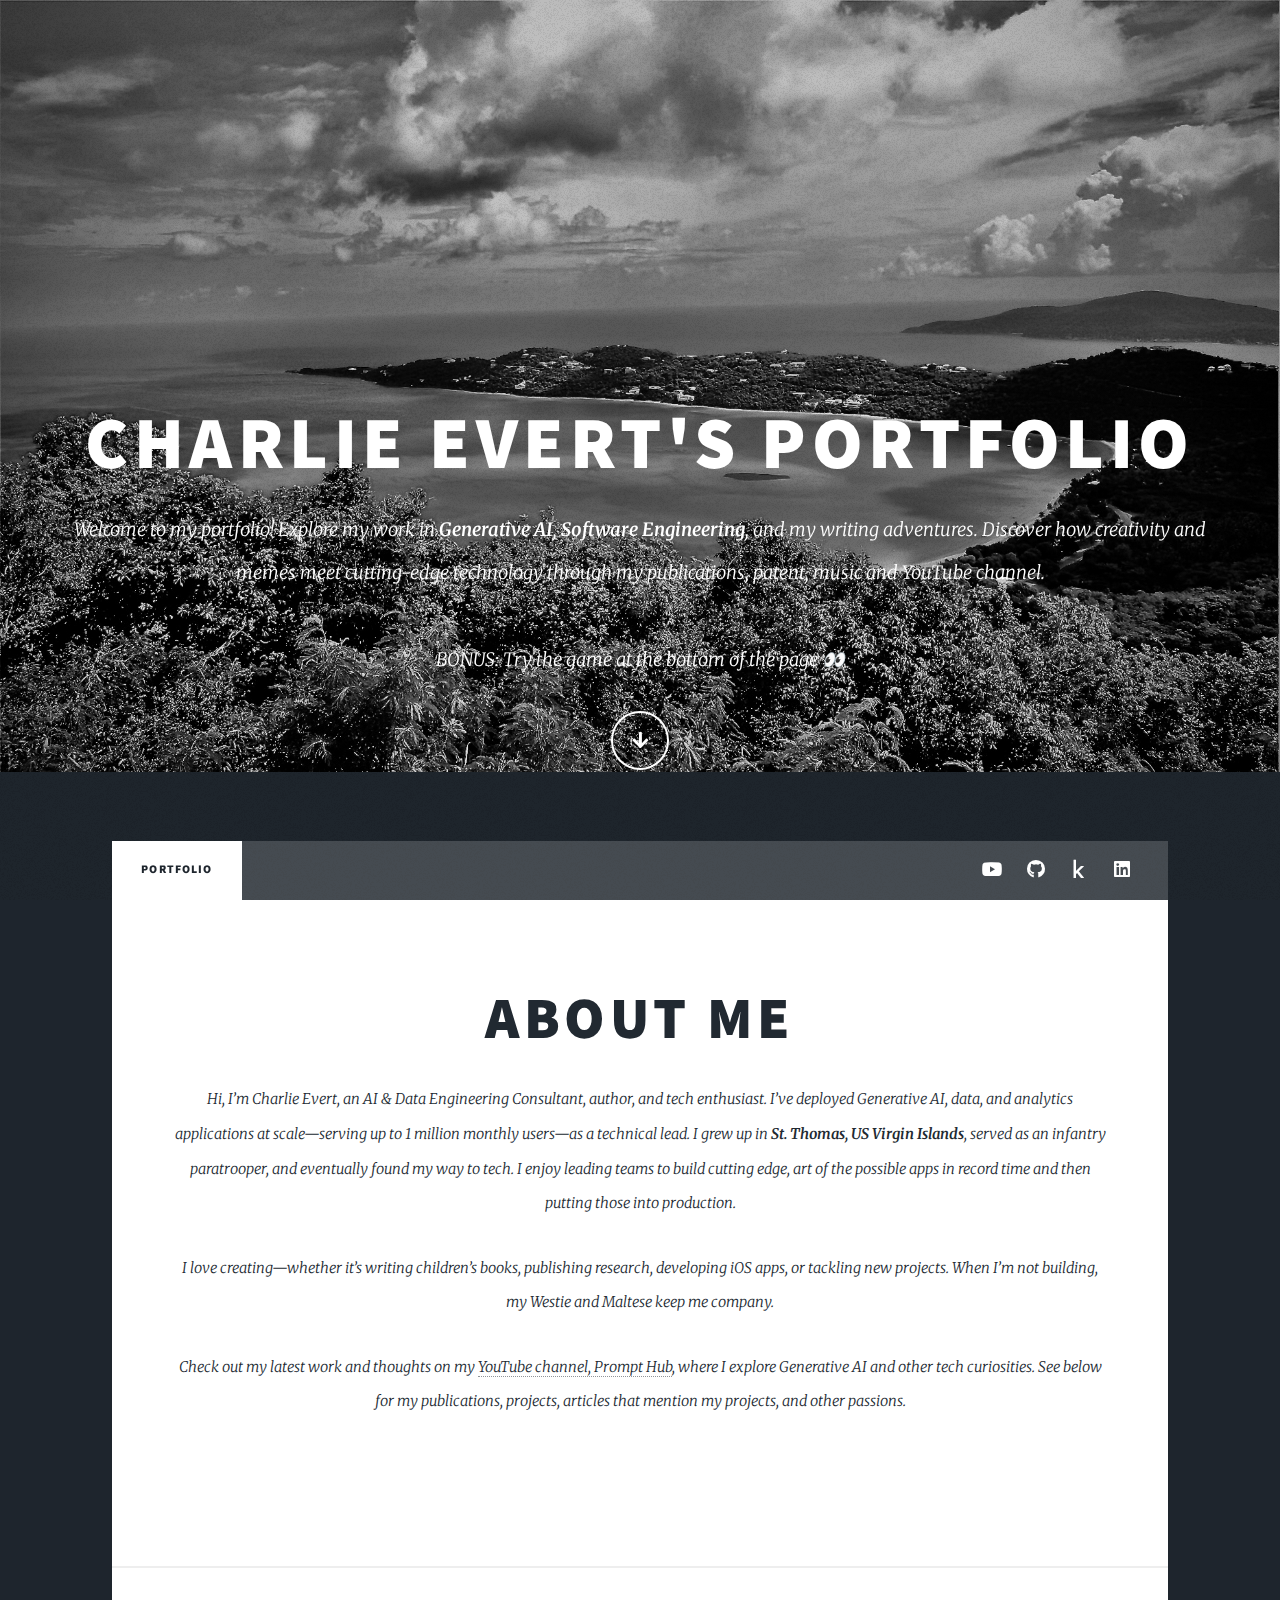
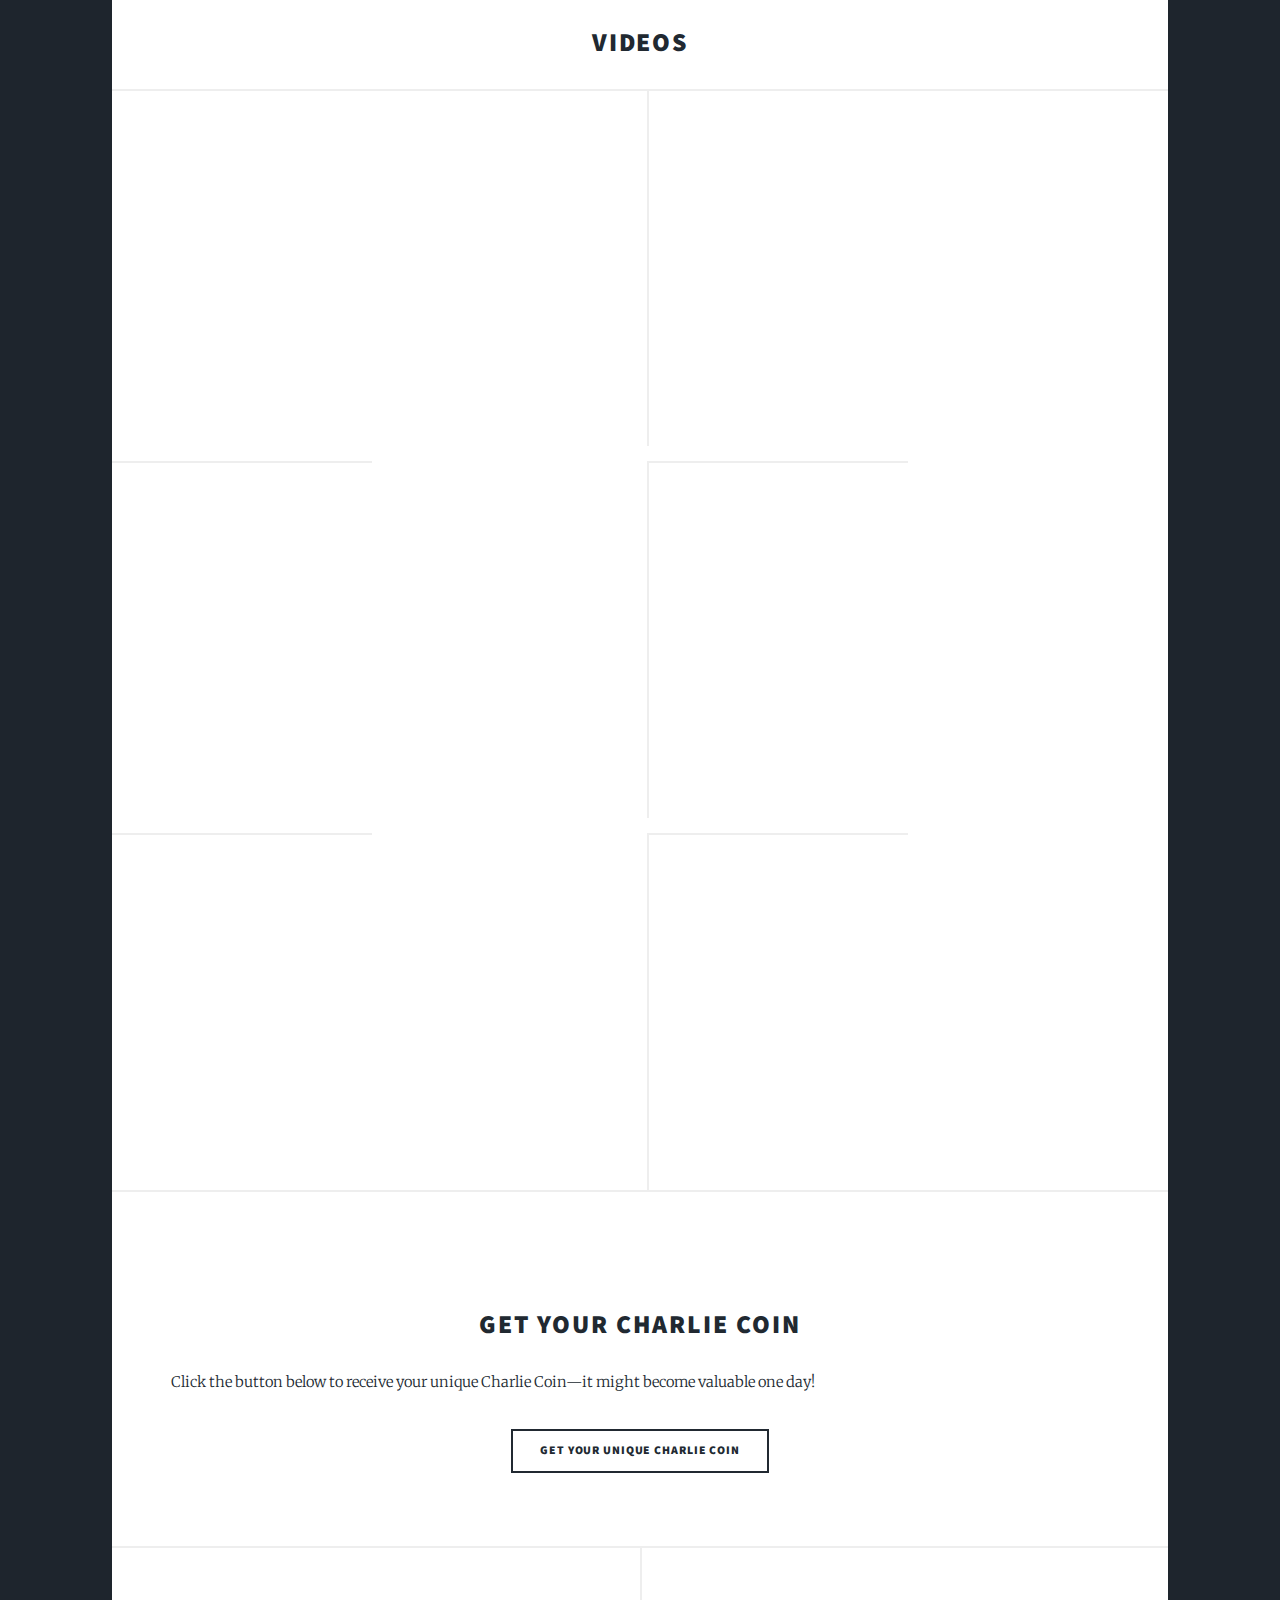
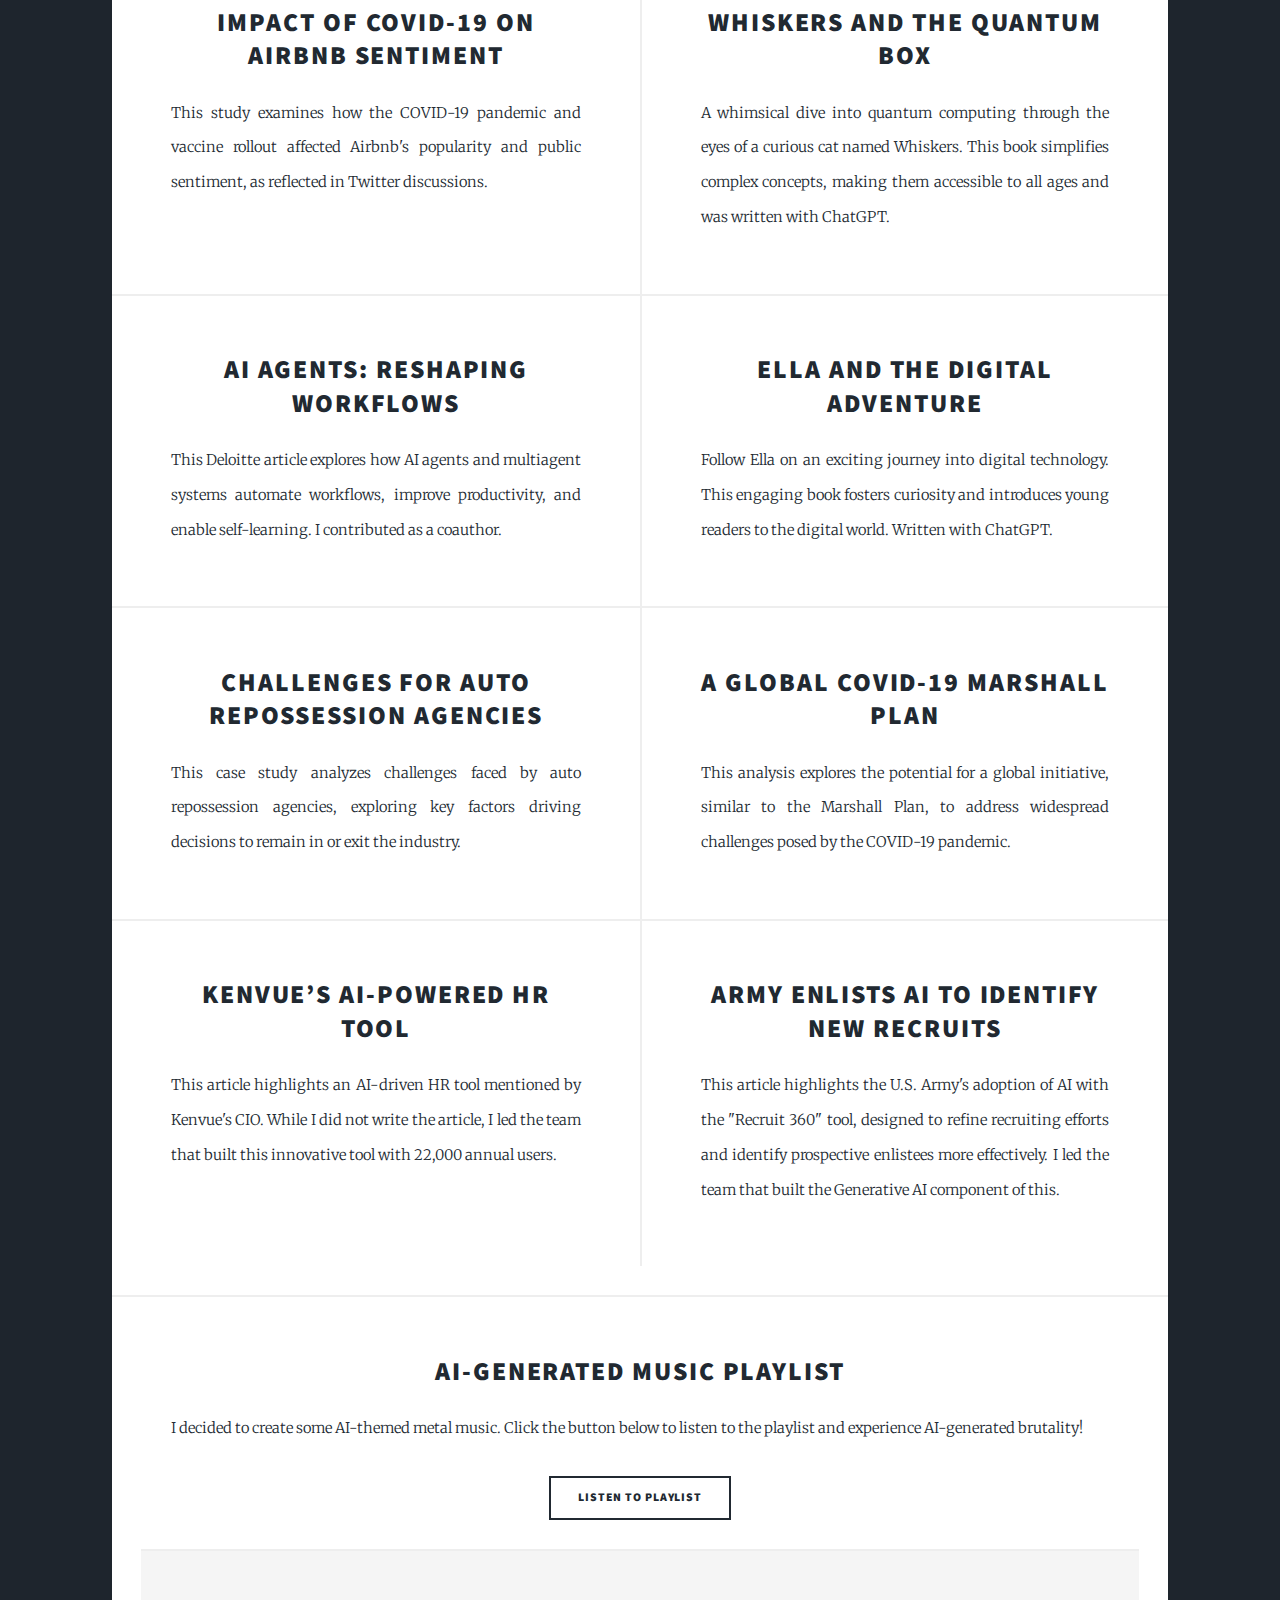
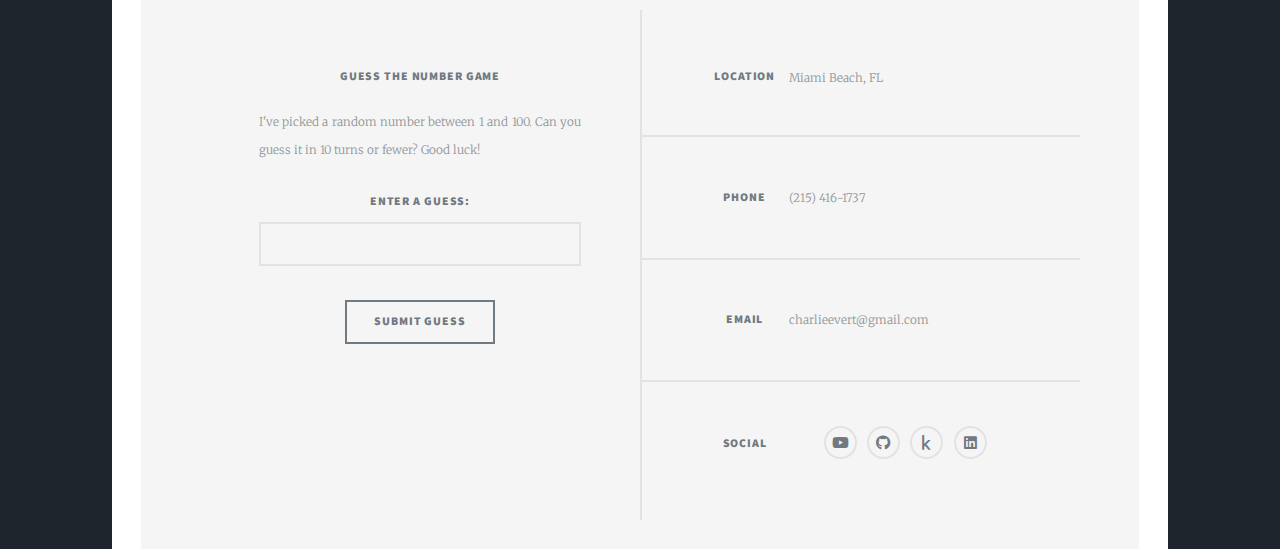
==== commit 6b022087: "Update index.html" ====
--- a/index.html
+++ b/index.html
@@ -77,7 +77,8 @@
 				</article>
 
 				  <!-- Videos -->
-				  <section class="posts" style="display: grid; grid-template-columns: repeat(2, 1fr); gap: 1rem; justify-content: center; align-items: center;">
+				<h2 style="text-align:center; margin-top:2rem;">Videos</h2>
+				<section class="posts" style="display: grid; grid-template-columns: repeat(2, 1fr); gap: 1rem; justify-content: center; align-items: center;">
 				    <article style="text-align: center;">
 				        <iframe width="400" height="225" src="https://www.youtube.com/embed/htwO9ooegNU" frameborder="0" allowfullscreen></iframe>
 				    </article>
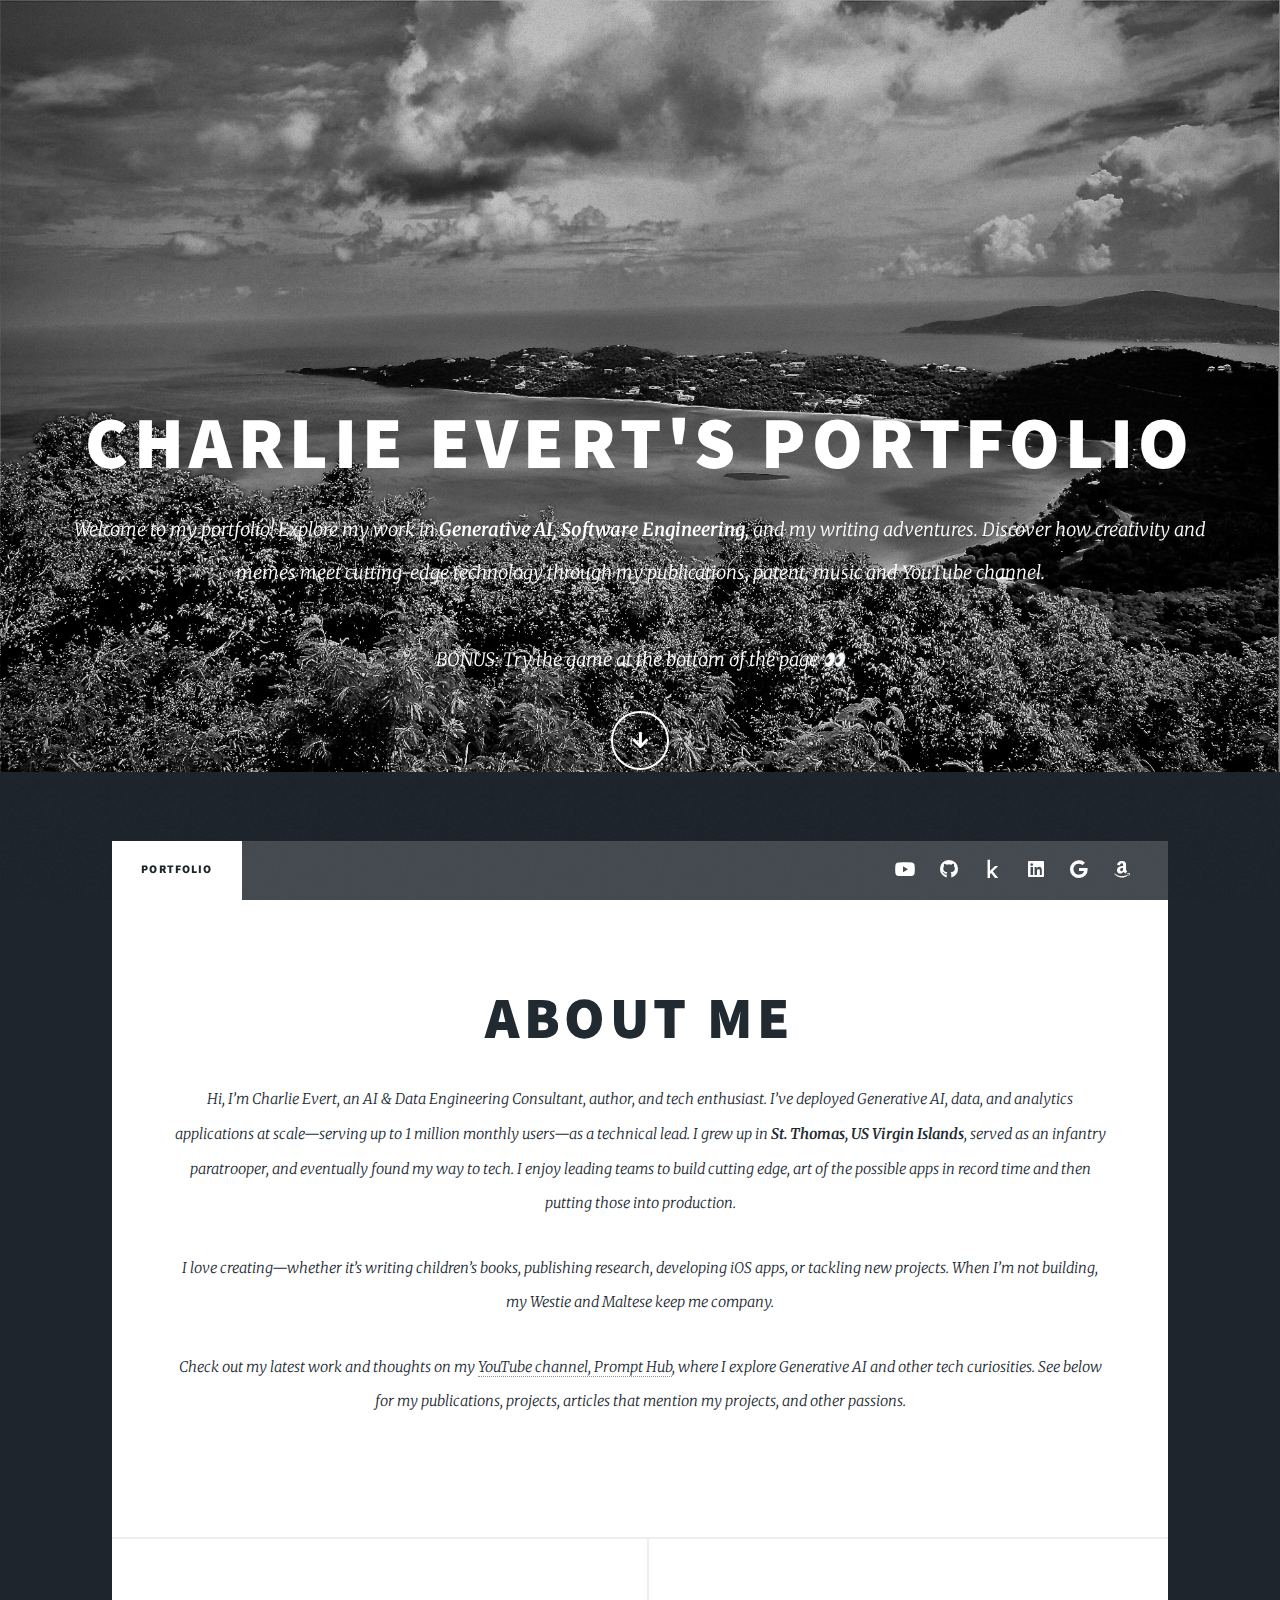
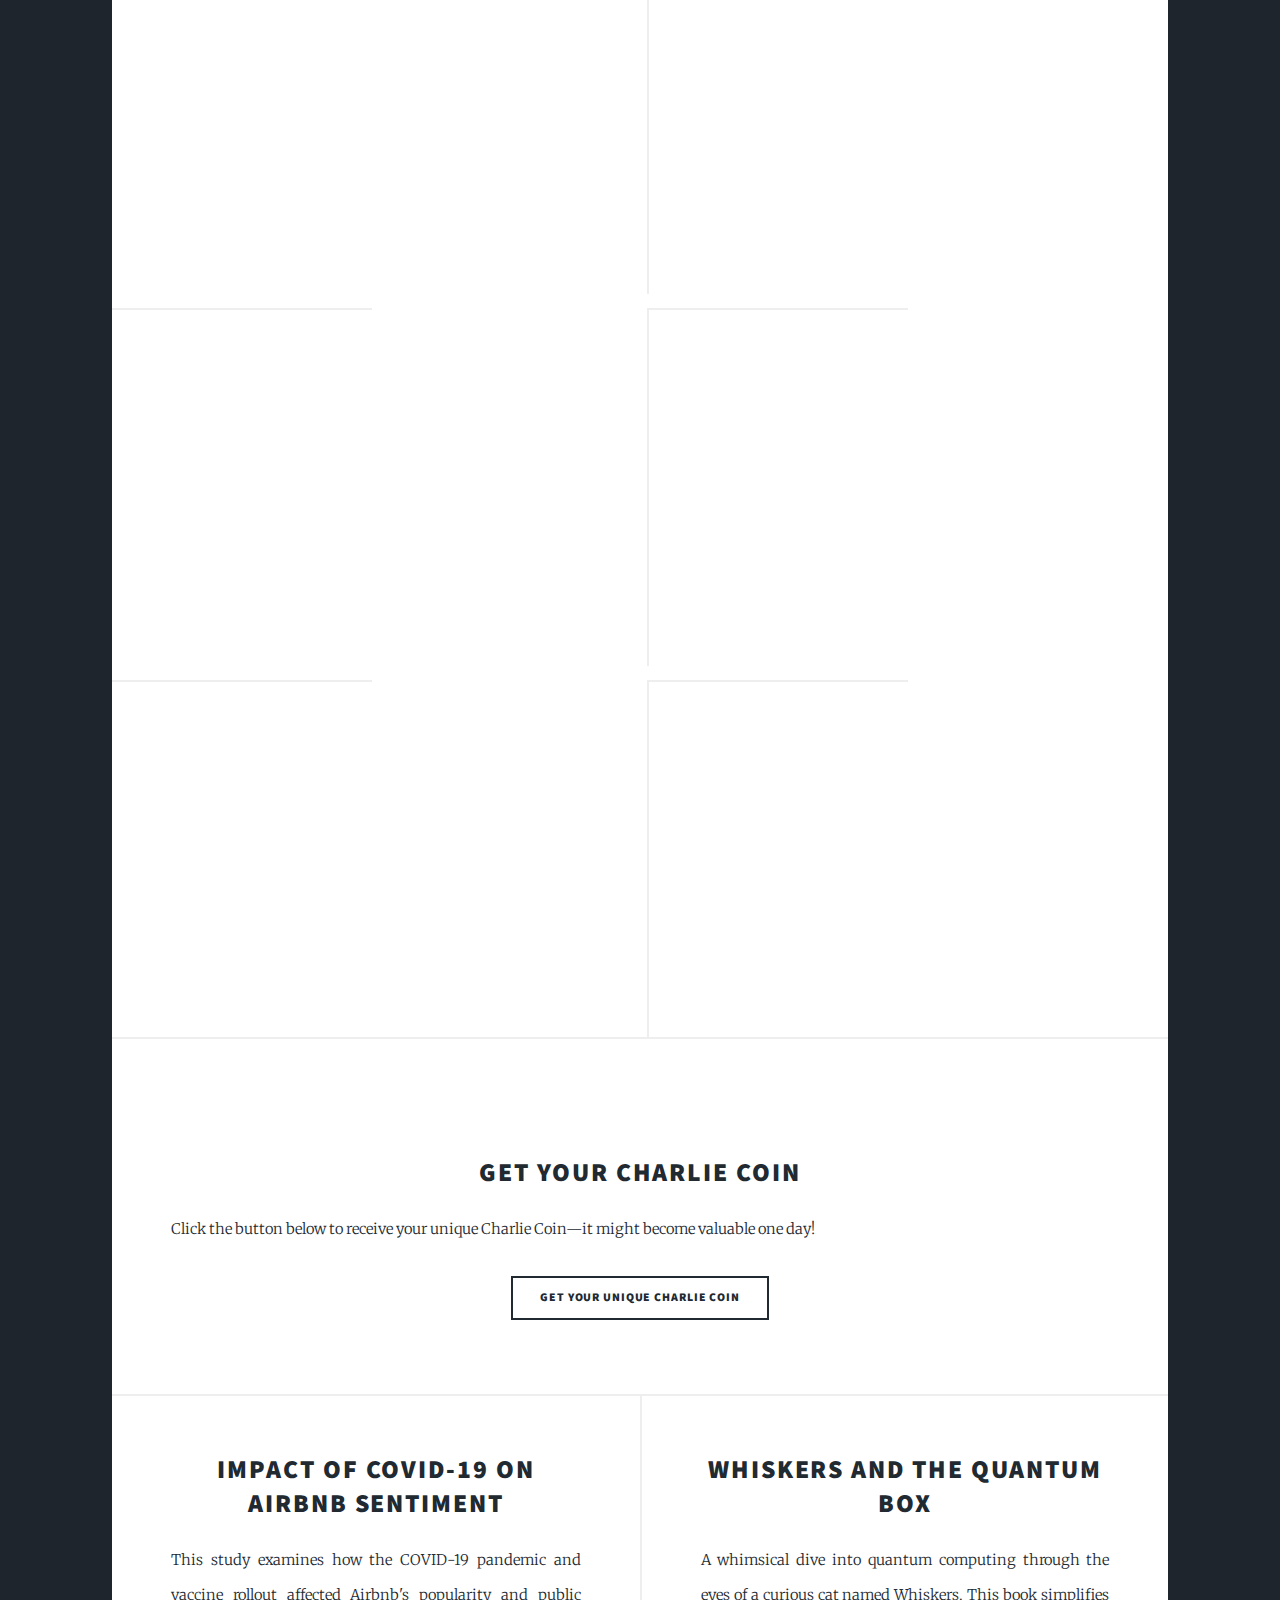
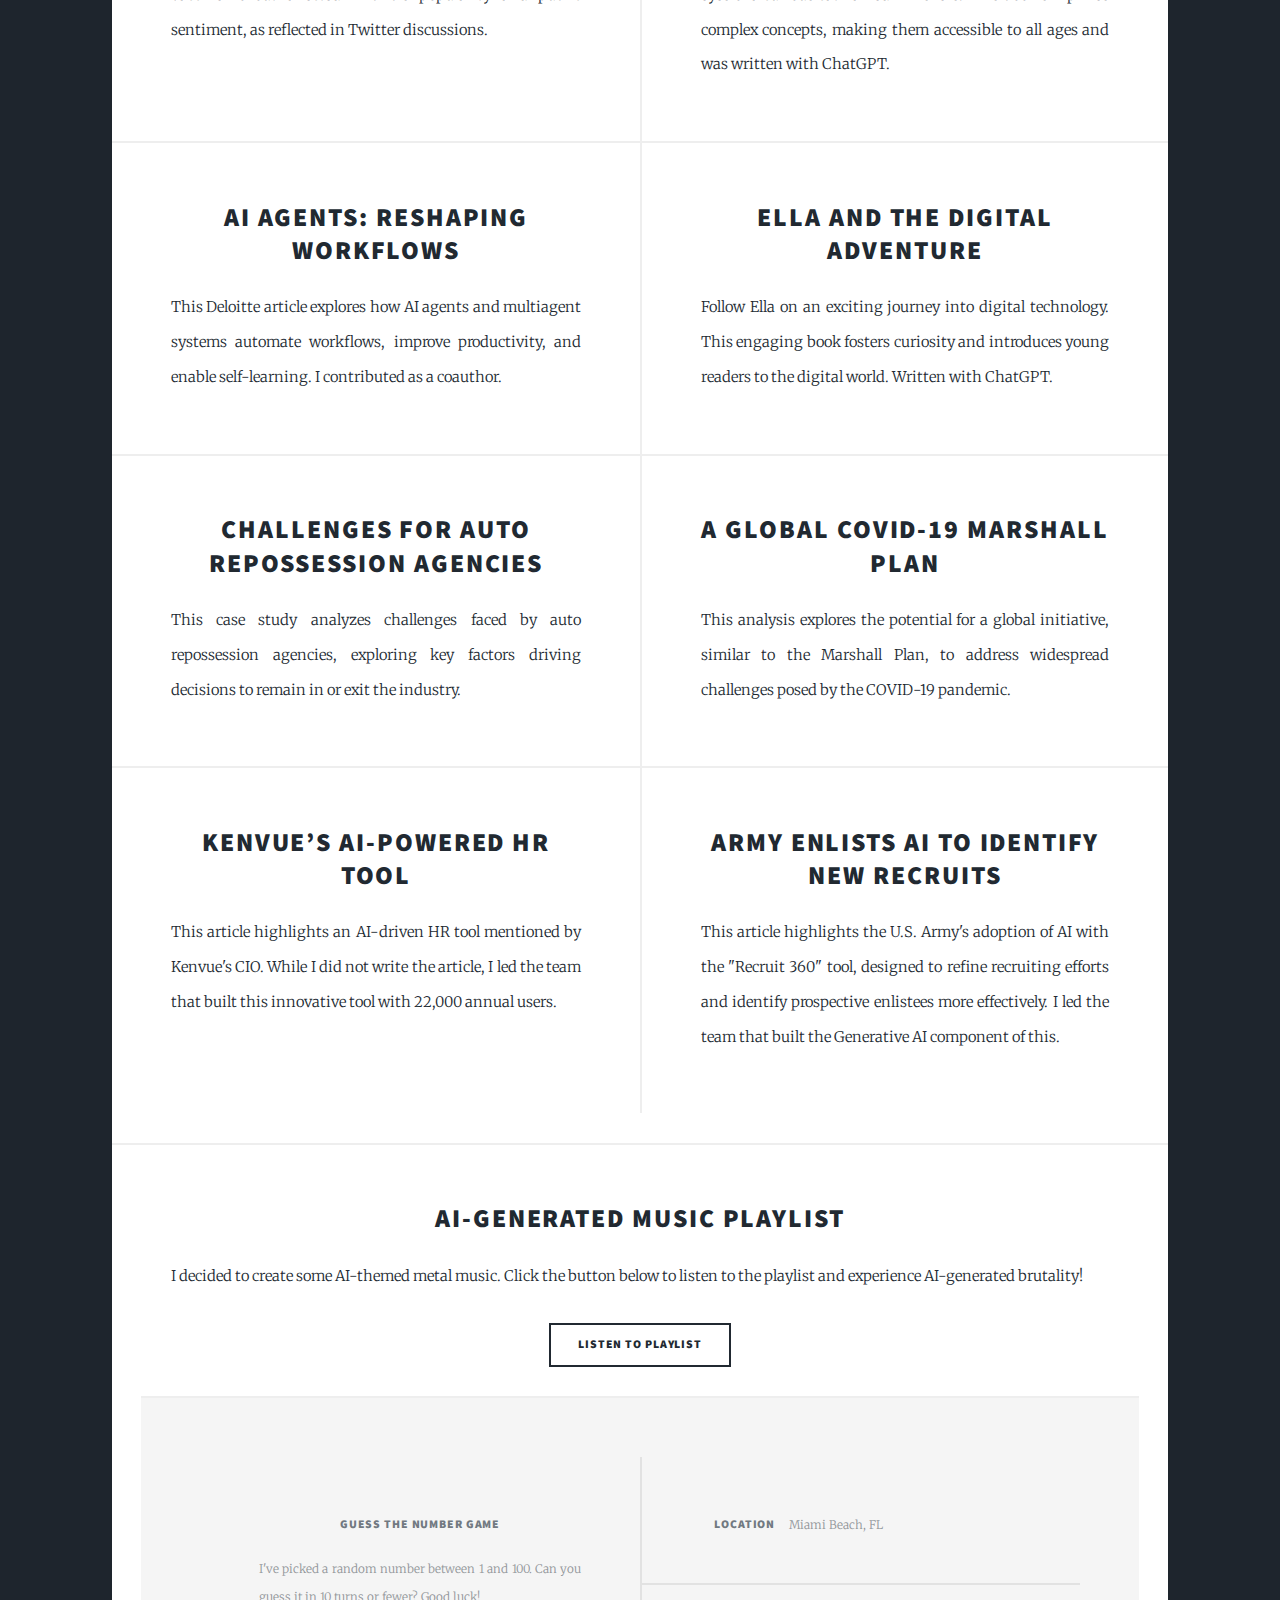
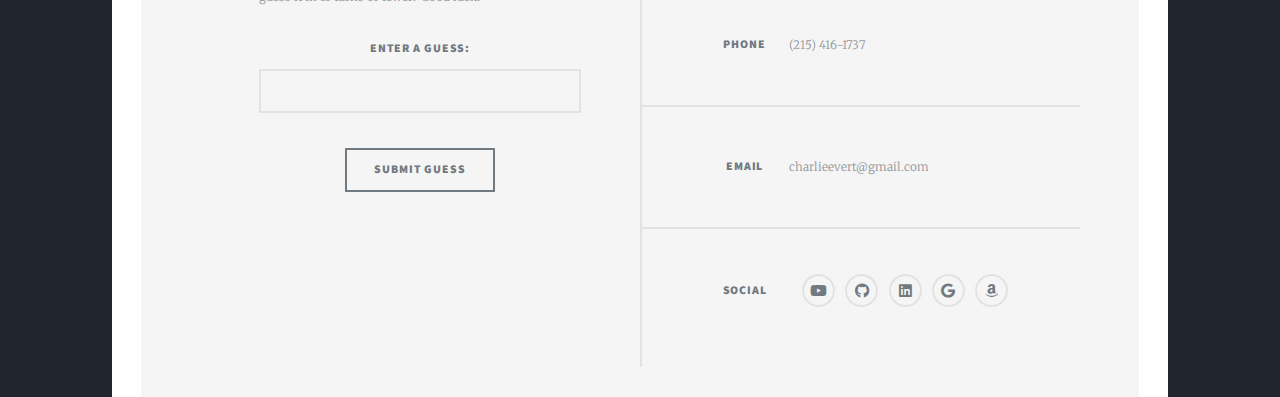
==== commit 90946d93: "Update index.html" ====
--- a/index.html
+++ b/index.html
@@ -41,15 +41,17 @@
 
 			<!-- Nav -->
 			<nav id="nav">
-				<ul class="links">
-					<li class="active"><a href="index.html">Portfolio</a></li>
-				</ul>
-				<ul class="icons">
-					<li><a href="https://www.youtube.com/@PromptHubOfficial" class="icon brands fa-youtube"><span class="label">YouTube</span></a></li>
-					<li><a href="https://github.com/CharlieEvert" class="icon brands fa-github"><span class="label">GitHub</span></a></li>
-					<li><a href="https://www.kaggle.com/charlieevert" class="icon brands fa-kaggle"><span class="label">Kaggle</span></a></li>
-					<li><a href="https://www.linkedin.com/in/ralphcharlesevertiv/" class="icon brands fa-linkedin"><span class="label">LinkedIn</span></a></li>
-				</ul>
+			    <ul class="links">
+			        <li class="active"><a href="index.html">Portfolio</a></li>
+			    </ul>
+			    <ul class="icons">
+			        <li><a href="https://www.youtube.com/@PromptHubOfficial" class="icon brands fa-youtube"><span class="label">YouTube</span></a></li>
+			        <li><a href="https://github.com/CharlieEvert" class="icon brands fa-github"><span class="label">GitHub</span></a></li>
+			        <li><a href="https://www.kaggle.com/charlieevert" class="icon brands fa-kaggle"><span class="label">Kaggle</span></a></li>
+			        <li><a href="https://www.linkedin.com/in/ralphcharlesevertiv/" class="icon brands fa-linkedin"><span class="label">LinkedIn</span></a></li>
+			        <li><a href="https://scholar.google.com/citations?view_op=list_works&hl=en&user=8EMpu2EAAAAJ" class="icon brands fa-google"><span class="label">Google Scholar</span></a></li>
+				<li><a href="https://www.amazon.com/s?i=digital-text&rh=p_27%3ACharlie%2BEvert&s=relevancerank&text=Charlie+Evert&ref=dp_byline_sr_ebooks_1" class="icon brands fa-amazon"><span class="label">Amazon</span></a></li>
+			    </ul>
 			</nav>
 
 			<!-- Main -->
@@ -76,8 +78,7 @@
 				    </header>
 				</article>
 
-				  <!-- Videos -->
-				<h2 style="text-align:center; margin-top:2rem;">Videos</h2>
+				<!-- Videos -->
 				<section class="posts" style="display: grid; grid-template-columns: repeat(2, 1fr); gap: 1rem; justify-content: center; align-items: center;">
 				    <article style="text-align: center;">
 				        <iframe width="400" height="225" src="https://www.youtube.com/embed/htwO9ooegNU" frameborder="0" allowfullscreen></iframe>
@@ -225,9 +226,10 @@
 						<ul class="icons alt">
 							<li><a href="https://www.youtube.com/@PromptHubOfficial" class="icon brands fa-youtube"><span class="label">YouTube</span></a></li>
 							<li><a href="https://github.com/CharlieEvert" class="icon brands fa-github"><span class="label">GitHub</span></a></li>
-							<li><a href="https://www.kaggle.com/charlieevert" class="icon brands fa-kaggle"><span class="label">Kaggle</span></a></li>
 							<li><a href="https://www.linkedin.com/in/ralphcharlesevertiv/" class="icon brands fa-linkedin"><span class="label">LinkedIn</span></a></li>
-						</ul>
+							<li><a href="https://scholar.google.com/citations?view_op=list_works&hl=en&user=8EMpu2EAAAAJ" class="icon brands fa-google"><span class="label">Google Scholar</span></a></li>
+							<li><a href="https://www.amazon.com/s?i=digital-text&rh=p_27%3ACharlie%2BEvert&s=relevancerank&text=Charlie+Evert&ref=dp_byline_sr_ebooks_1" class="icon brands fa-amazon"><span class="label">Amazon</span></a></li>
+						    </ul>
 					</section>
 				</section>
 			</footer>
--- a/assets/css/main.css
+++ b/assets/css/main.css
@@ -28,7 +28,6 @@
 article, aside, details, figcaption, figure,
 footer, header, hgroup, menu, nav, section {
 	display: block;}
-
 
 body {
 	line-height: 1;
